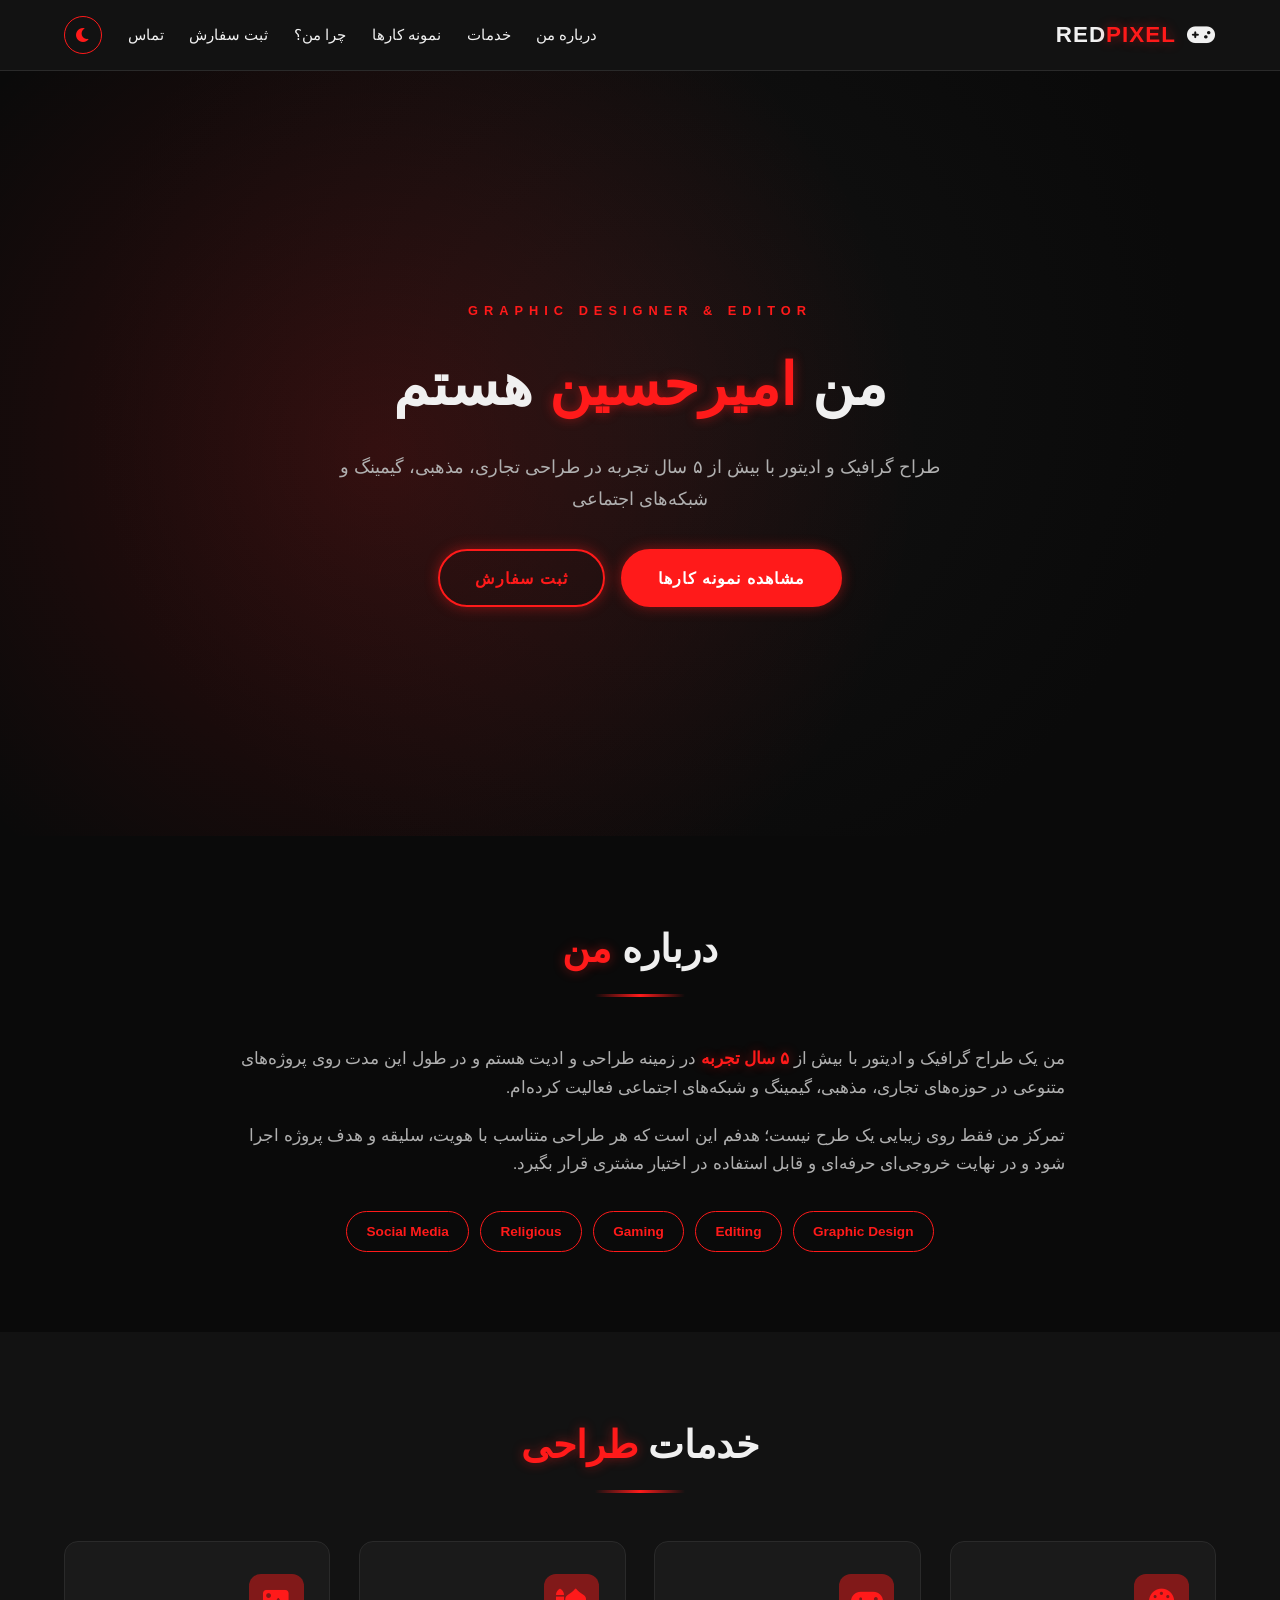
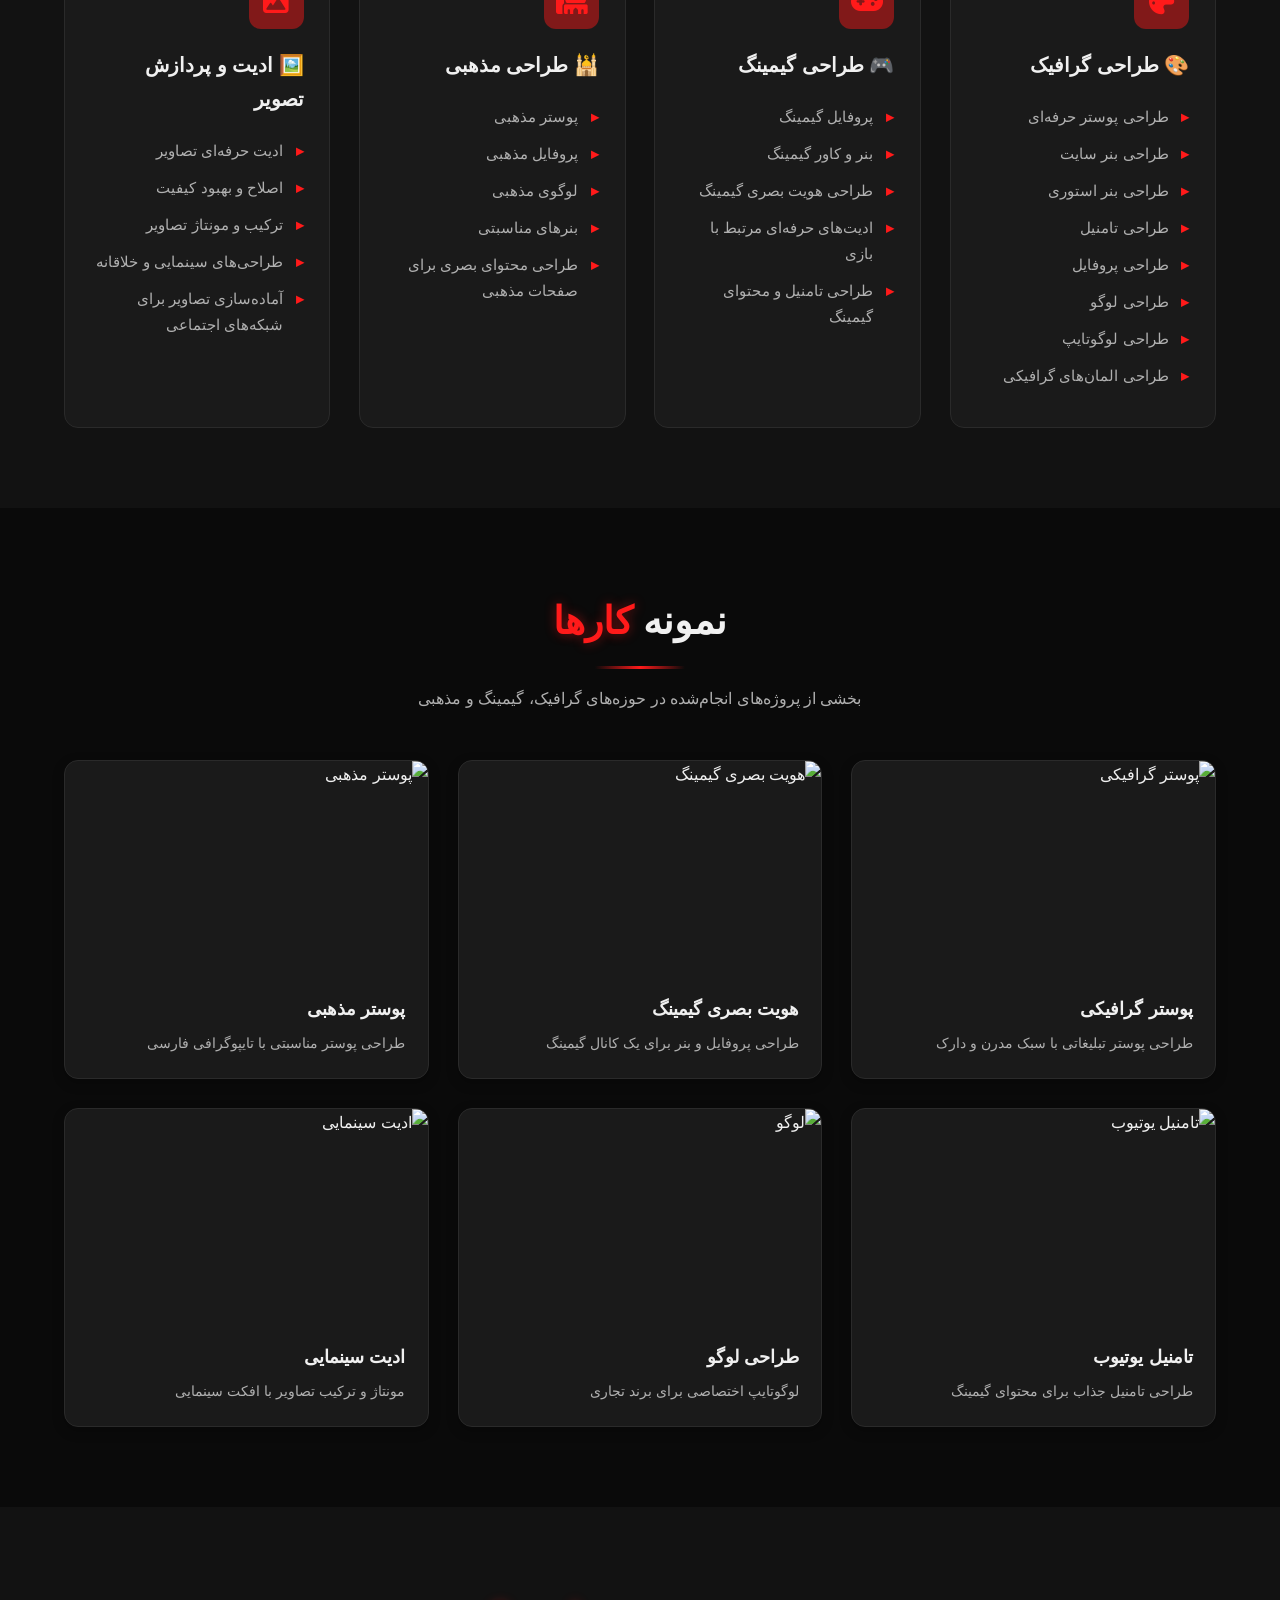
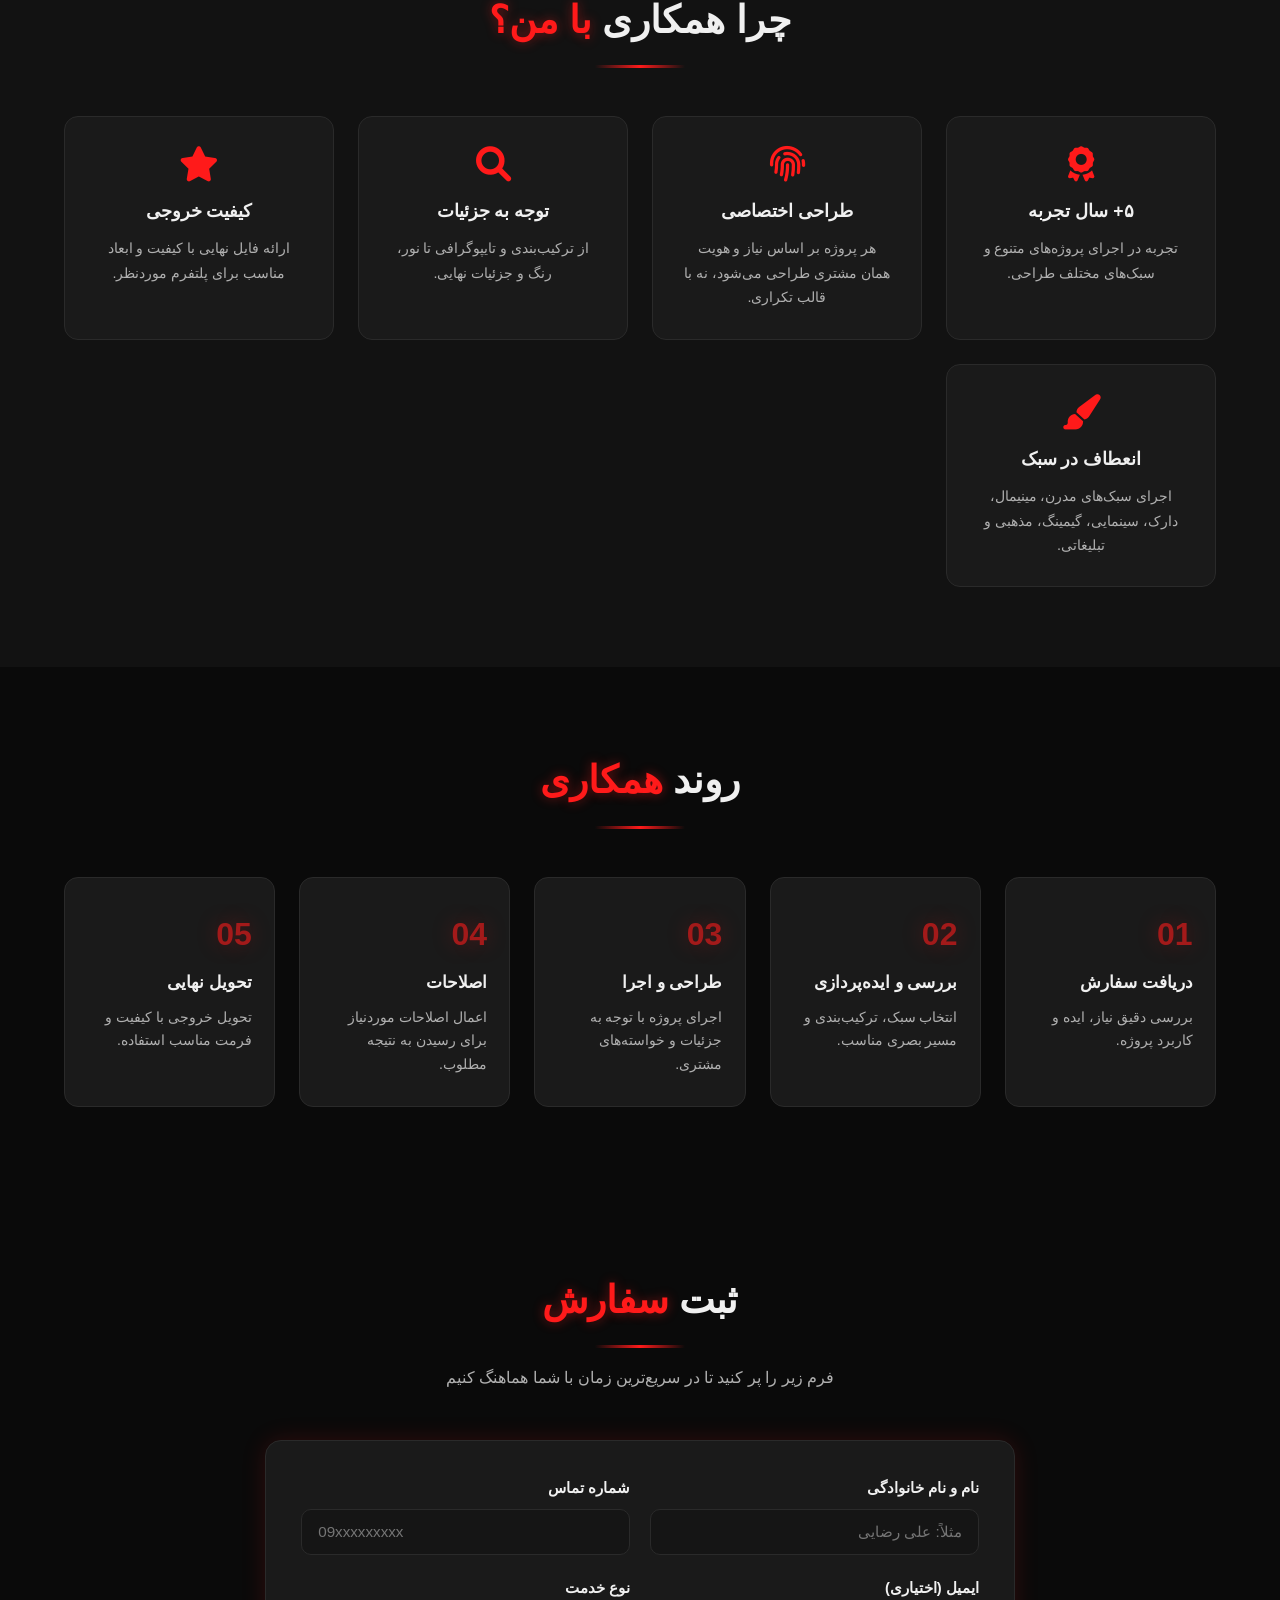
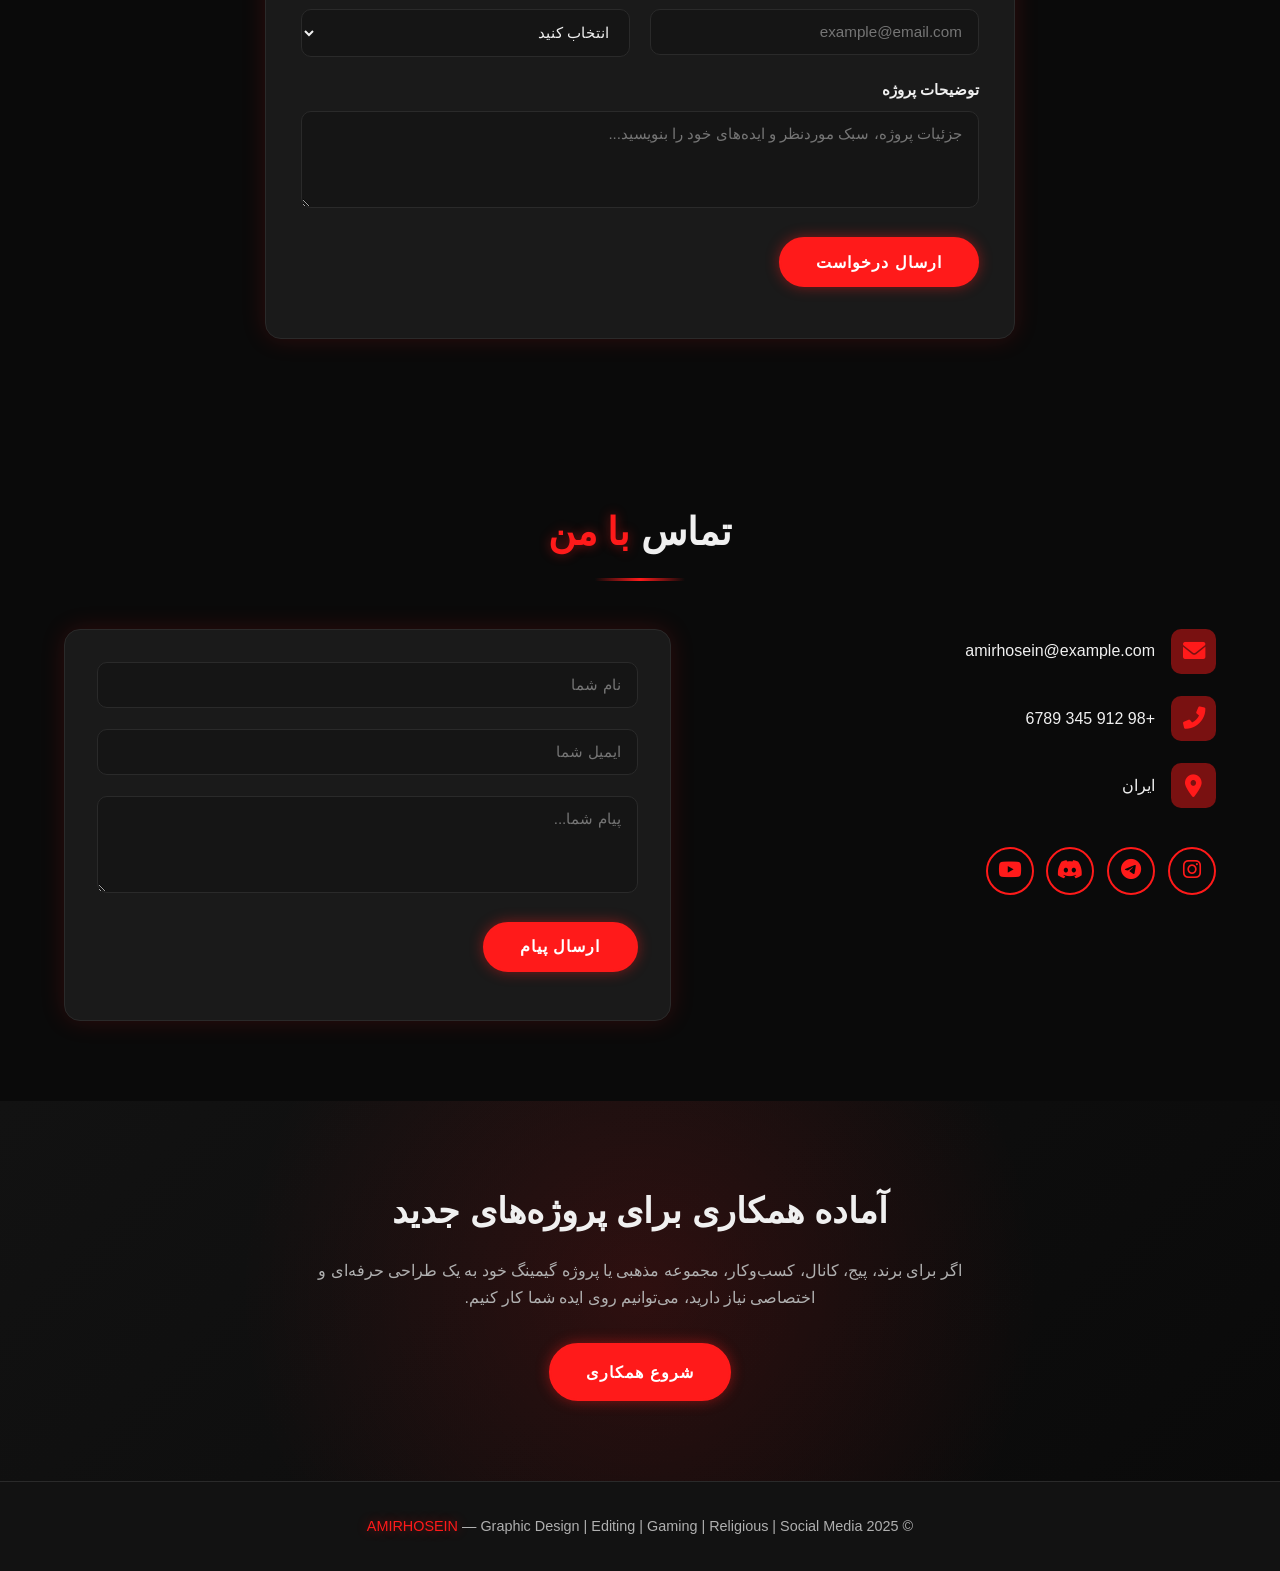
==== index.html @ cb409663 "Add files via upload" ====
<!DOCTYPE html>
<html lang="fa" dir="rtl">
<head>
  <meta charset="UTF-8">
  <meta name="viewport" content="width=device-width, initial-scale=1.0">
<title>RedPixel | امیرحسین — طراح گرافیک و ادیتور</title>  <link rel="stylesheet" href="style.css">
  <link rel="stylesheet" href="https://cdnjs.cloudflare.com/ajax/libs/font-awesome/6.0.0-beta3/css/all.min.css">
</head>
<body>

  <!-- ===== هدر ===== -->
  <header class="header">
    <div class="container nav-container">
<div class="logo">
  <i class="fas fa-gamepad"></i>
  <span>RED<span class="accent">PIXEL</span></span>
</div>      <nav class="nav" id="nav">
        <a href="#about">درباره من</a>
        <a href="#services">خدمات</a>
        <a href="#portfolio">نمونه کارها</a>
        <a href="#why">چرا من؟</a>
        <a href="#order">ثبت سفارش</a>
        <a href="#contact">تماس</a>
        <button id="theme-toggle" class="theme-toggle" aria-label="تغییر تم">
          <i class="fas fa-moon"></i>
        </button>
      </nav>
      <div class="menu-toggle" id="menu-toggle">
        <i class="fas fa-bars"></i>
      </div>
    </div>
  </header>

  <!-- ===== Hero ===== -->
  <section class="hero">
    <div class="container hero-content">
      <p class="hero-tag">GRAPHIC DESIGNER & EDITOR</p>
      <h1>من <span class="accent">امیرحسین</span> هستم</h1>
      <p class="hero-sub">طراح گرافیک و ادیتور با بیش از ۵ سال تجربه در طراحی تجاری، مذهبی، گیمینگ و شبکه‌های اجتماعی</p>
      <div class="hero-btns">
        <a href="#portfolio" class="btn">مشاهده نمونه کارها</a>
        <a href="#order" class="btn btn-outline">ثبت سفارش</a>
      </div>
    </div>
  </section>

  <!-- ===== درباره من ===== -->
  <section id="about" class="section">
    <div class="container">
      <h2 class="section-title">درباره <span class="accent">من</span></h2>
      <div class="about-content">
        <div class="about-text">
          <p>من یک طراح گرافیک و ادیتور با بیش از <strong class="accent">۵ سال تجربه</strong> در زمینه طراحی و ادیت هستم و در طول این مدت روی پروژه‌های متنوعی در حوزه‌های تجاری، مذهبی، گیمینگ و شبکه‌های اجتماعی فعالیت کرده‌ام.</p>
          <p>تمرکز من فقط روی زیبایی یک طرح نیست؛ هدفم این است که هر طراحی متناسب با هویت، سلیقه و هدف پروژه اجرا شود و در نهایت خروجی‌ای حرفه‌ای و قابل استفاده در اختیار مشتری قرار بگیرد.</p>
          <div class="about-tags">
            <span>Graphic Design</span>
            <span>Editing</span>
            <span>Gaming</span>
            <span>Religious</span>
            <span>Social Media</span>
          </div>
        </div>
      </div>
    </div>
  </section>

  <!-- ===== خدمات ===== -->
  <section id="services" class="section services-section">
    <div class="container">
      <h2 class="section-title">خدمات <span class="accent">طراحی</span></h2>
      <div class="services-grid">

        <div class="service-card">
          <div class="service-icon"><i class="fas fa-palette"></i></div>
          <h3>🎨 طراحی گرافیک</h3>
          <ul>
            <li>طراحی پوستر حرفه‌ای</li>
            <li>طراحی بنر سایت</li>
            <li>طراحی بنر استوری</li>
            <li>طراحی تامنیل</li>
            <li>طراحی پروفایل</li>
            <li>طراحی لوگو</li>
            <li>طراحی لوگوتایپ</li>
            <li>طراحی المان‌های گرافیکی</li>
          </ul>
        </div>

        <div class="service-card">
          <div class="service-icon"><i class="fas fa-gamepad"></i></div>
          <h3>🎮 طراحی گیمینگ</h3>
          <ul>
            <li>پروفایل گیمینگ</li>
            <li>بنر و کاور گیمینگ</li>
            <li>طراحی هویت بصری گیمینگ</li>
            <li>ادیت‌های حرفه‌ای مرتبط با بازی</li>
            <li>طراحی تامنیل و محتوای گیمینگ</li>
          </ul>
        </div>

        <div class="service-card">
          <div class="service-icon"><i class="fas fa-mosque"></i></div>
          <h3>🕌 طراحی مذهبی</h3>
          <ul>
            <li>پوستر مذهبی</li>
            <li>پروفایل مذهبی</li>
            <li>لوگوی مذهبی</li>
            <li>بنرهای مناسبتی</li>
            <li>طراحی محتوای بصری برای صفحات مذهبی</li>
          </ul>
        </div>

        <div class="service-card">
          <div class="service-icon"><i class="fas fa-image"></i></div>
          <h3>🖼️ ادیت و پردازش تصویر</h3>
          <ul>
            <li>ادیت حرفه‌ای تصاویر</li>
            <li>اصلاح و بهبود کیفیت</li>
            <li>ترکیب و مونتاژ تصاویر</li>
            <li>طراحی‌های سینمایی و خلاقانه</li>
            <li>آماده‌سازی تصاویر برای شبکه‌های اجتماعی</li>
          </ul>
        </div>

      </div>
    </div>
  </section>

  <!-- ===== نمونه کارها ===== -->
  <section id="portfolio" class="section">
    <div class="container">
      <h2 class="section-title">نمونه <span class="accent">کارها</span></h2>
      <p class="section-sub">بخشی از پروژه‌های انجام‌شده در حوزه‌های گرافیک، گیمینگ و مذهبی</p>
      <div class="portfolio-grid">
        <div class="portfolio-card">
          <div class="card-img">
            <img src="https://picsum.photos/400/250?random=10" alt="پوستر گرافیکی">
          </div>
          <div class="card-info">
            <h3>پوستر گرافیکی</h3>
            <p>طراحی پوستر تبلیغاتی با سبک مدرن و دارک</p>
          </div>
        </div>
        <div class="portfolio-card">
          <div class="card-img">
            <img src="https://picsum.photos/400/250?random=11" alt="هویت بصری گیمینگ">
          </div>
          <div class="card-info">
            <h3>هویت بصری گیمینگ</h3>
            <p>طراحی پروفایل و بنر برای یک کانال گیمینگ</p>
          </div>
        </div>
        <div class="portfolio-card">
          <div class="card-img">
            <img src="https://picsum.photos/400/250?random=12" alt="پوستر مذهبی">
          </div>
          <div class="card-info">
            <h3>پوستر مذهبی</h3>
            <p>طراحی پوستر مناسبتی با تایپوگرافی فارسی</p>
          </div>
        </div>
        <div class="portfolio-card">
          <div class="card-img">
            <img src="https://picsum.photos/400/250?random=13" alt="تامنیل یوتیوب">
          </div>
          <div class="card-info">
            <h3>تامنیل یوتیوب</h3>
            <p>طراحی تامنیل جذاب برای محتوای گیمینگ</p>
          </div>
        </div>
        <div class="portfolio-card">
          <div class="card-img">
            <img src="https://picsum.photos/400/250?random=14" alt="لوگو">
          </div>
          <div class="card-info">
            <h3>طراحی لوگو</h3>
            <p>لوگوتایپ اختصاصی برای برند تجاری</p>
          </div>
        </div>
        <div class="portfolio-card">
          <div class="card-img">
            <img src="https://picsum.photos/400/250?random=15" alt="ادیت سینمایی">
          </div>
          <div class="card-info">
            <h3>ادیت سینمایی</h3>
            <p>مونتاژ و ترکیب تصاویر با افکت سینمایی</p>
          </div>
        </div>
      </div>
    </div>
  </section>

  <!-- ===== چرا من ===== -->
  <section id="why" class="section why-section">
    <div class="container">
      <h2 class="section-title">چرا همکاری <span class="accent">با من؟</span></h2>
      <div class="why-grid">
        <div class="why-card">
          <i class="fas fa-award"></i>
          <h3>۵+ سال تجربه</h3>
          <p>تجربه در اجرای پروژه‌های متنوع و سبک‌های مختلف طراحی.</p>
        </div>
        <div class="why-card">
          <i class="fas fa-fingerprint"></i>
          <h3>طراحی اختصاصی</h3>
          <p>هر پروژه بر اساس نیاز و هویت همان مشتری طراحی می‌شود، نه با قالب تکراری.</p>
        </div>
        <div class="why-card">
          <i class="fas fa-search"></i>
          <h3>توجه به جزئیات</h3>
          <p>از ترکیب‌بندی و تایپوگرافی تا نور، رنگ و جزئیات نهایی.</p>
        </div>
        <div class="why-card">
          <i class="fas fa-star"></i>
          <h3>کیفیت خروجی</h3>
          <p>ارائه فایل نهایی با کیفیت و ابعاد مناسب برای پلتفرم موردنظر.</p>
        </div>
        <div class="why-card">
          <i class="fas fa-paint-brush"></i>
          <h3>انعطاف در سبک</h3>
          <p>اجرای سبک‌های مدرن، مینیمال، دارک، سینمایی، گیمینگ، مذهبی و تبلیغاتی.</p>
        </div>
      </div>
    </div>
  </section>

  <!-- ===== روند همکاری ===== -->
  <section class="section process-section">
    <div class="container">
      <h2 class="section-title">روند <span class="accent">همکاری</span></h2>
      <div class="process-grid">
        <div class="process-step">
          <span class="step-num">01</span>
          <h3>دریافت سفارش</h3>
          <p>بررسی دقیق نیاز، ایده و کاربرد پروژه.</p>
        </div>
        <div class="process-step">
          <span class="step-num">02</span>
          <h3>بررسی و ایده‌پردازی</h3>
          <p>انتخاب سبک، ترکیب‌بندی و مسیر بصری مناسب.</p>
        </div>
        <div class="process-step">
          <span class="step-num">03</span>
          <h3>طراحی و اجرا</h3>
          <p>اجرای پروژه با توجه به جزئیات و خواسته‌های مشتری.</p>
        </div>
        <div class="process-step">
          <span class="step-num">04</span>
          <h3>اصلاحات</h3>
          <p>اعمال اصلاحات موردنیاز برای رسیدن به نتیجه مطلوب.</p>
        </div>
        <div class="process-step">
          <span class="step-num">05</span>
          <h3>تحویل نهایی</h3>
          <p>تحویل خروجی با کیفیت و فرمت مناسب استفاده.</p>
        </div>
      </div>
    </div>
  </section>

  <!-- ===== ثبت سفارش ===== -->
  <section id="order" class="section order-section">
    <div class="container">
      <h2 class="section-title">ثبت <span class="accent">سفارش</span></h2>
      <p class="section-sub">فرم زیر را پر کنید تا در سریع‌ترین زمان با شما هماهنگ کنیم</p>
      <div class="order-form-container">
        <form id="order-form" class="order-form">
          <div class="form-row">
            <div class="form-group">
              <label for="name">نام و نام خانوادگی</label>
              <input type="text" id="name" placeholder="مثلاً: علی رضایی" required>
            </div>
            <div class="form-group">
              <label for="phone">شماره تماس</label>
              <input type="tel" id="phone" placeholder="09xxxxxxxxx" required>
            </div>
          </div>
          <div class="form-row">
            <div class="form-group">
              <label for="email">ایمیل (اختیاری)</label>
              <input type="email" id="email" placeholder="example@email.com">
            </div>
            <div class="form-group">
              <label for="service">نوع خدمت</label>
              <select id="service" required>
                <option value="">انتخاب کنید</option>
                <option value="graphic">طراحی گرافیک</option>
                <option value="gaming">طراحی گیمینگ</option>
                <option value="religious">طراحی مذهبی</option>
                <option value="edit">ادیت و پردازش تصویر</option>
              </select>
            </div>
          </div>
          <div class="form-group">
            <label for="description">توضیحات پروژه</label>
            <textarea id="description" rows="4" placeholder="جزئیات پروژه، سبک موردنظر و ایده‌های خود را بنویسید..." required></textarea>
          </div>
          <button type="submit" class="btn">ارسال درخواست</button>
          <p id="form-message" class="form-message"></p>
        </form>
      </div>
    </div>
  </section>

  <!-- ===== تماس با ما ===== -->
  <section id="contact" class="section contact-section">
    <div class="container">
      <h2 class="section-title">تماس <span class="accent">با من</span></h2>
      <div class="contact-content">
        <div class="contact-info">
          <div class="info-item">
            <i class="fas fa-envelope"></i>
            <span>amirhosein@example.com</span>
          </div>
          <div class="info-item">
            <i class="fas fa-phone-alt"></i>
            <span>+98 912 345 6789</span>
          </div>
          <div class="info-item">
            <i class="fas fa-map-marker-alt"></i>
            <span>ایران</span>
          </div>
          <div class="social-links">
            <a href="#" aria-label="اینستاگرام"><i class="fab fa-instagram"></i></a>
            <a href="#" aria-label="تلگرام"><i class="fab fa-telegram"></i></a>
            <a href="#" aria-label="دیسکورد"><i class="fab fa-discord"></i></a>
            <a href="#" aria-label="یوتیوب"><i class="fab fa-youtube"></i></a>
          </div>
        </div>
        <div class="contact-form-container">
          <form id="contact-form" class="contact-form">
            <div class="form-group">
              <input type="text" placeholder="نام شما" required>
            </div>
            <div class="form-group">
              <input type="email" placeholder="ایمیل شما" required>
            </div>
            <div class="form-group">
              <textarea rows="4" placeholder="پیام شما..." required></textarea>
            </div>
            <button type="submit" class="btn">ارسال پیام</button>
            <p id="contact-message" class="form-message"></p>
          </form>
        </div>
      </div>
    </div>
  </section>

  <!-- ===== CTA پایانی ===== -->
  <section class="cta-section">
    <div class="container">
      <h2>آماده همکاری برای پروژه‌های جدید</h2>
      <p>اگر برای برند، پیج، کانال، کسب‌وکار، مجموعه مذهبی یا پروژه گیمینگ خود به یک طراحی حرفه‌ای و اختصاصی نیاز دارید، می‌توانیم روی ایده شما کار کنیم.</p>
      <a href="#order" class="btn">شروع همکاری</a>
    </div>
  </section>

  <!-- ===== فوتر ===== -->
  <footer class="footer">
    <div class="container">
      <p>© 2025 <span class="accent">AMIRHOSEIN</span> — Graphic Design | Editing | Gaming | Religious | Social Media</p>
    </div>
  </footer>

  <script src="script.js"></script>
</body>
</html>
---- style.css ----
/* ===== متغیرها ===== */
:root {
  --bg-primary: #0a0a0a;
  --bg-secondary: #121212;
  --bg-card: #1a1a1a;
  --text-primary: #f0f0f0;
  --text-secondary: #b0b0b0;
  --accent: #ff1a1a;
  --accent-glow: rgba(255, 26, 26, 0.45);
  --border-color: #2a2a2a;
  --input-bg: #151515;
  --shadow: 0 0 25px rgba(255, 26, 26, 0.15);
  --transition: all 0.3s ease;
}

body.light-theme {
  --bg-primary: #f4f4f4;
  --bg-secondary: #ffffff;
  --bg-card: #ffffff;
  --text-primary: #141414;
  --text-secondary: #555;
  --accent: #d40000;
  --accent-glow: rgba(212, 0, 0, 0.25);
  --border-color: #e2e2e2;
  --input-bg: #f0f0f0;
  --shadow: 0 0 20px rgba(212, 0, 0, 0.12);
}

/* ===== پایه ===== */
* { margin: 0; padding: 0; box-sizing: border-box; }

body {
  font-family: 'Segoe UI', Tahoma, sans-serif;
  background: var(--bg-primary);
  color: var(--text-primary);
  transition: var(--transition);
  line-height: 1.7;
  overflow-x: hidden;
}

a { text-decoration: none; color: inherit; }
img { max-width: 100%; display: block; }

.container { width: 90%; max-width: 1200px; margin: 0 auto; }
.accent { color: var(--accent); text-shadow: 0 0 12px var(--accent-glow); }

/* ===== هدر ===== */
.header {
  background: var(--bg-secondary);
  border-bottom: 1px solid var(--border-color);
  position: sticky; top: 0; z-index: 1000;
  transition: var(--transition);
}
.nav-container {
  display: flex; justify-content: space-between; align-items: center;
  padding: 1rem 0;
}
.logo {
  display: flex; align-items: center; gap: 0.7rem;
  font-size: 1.4rem; font-weight: 800; letter-spacing: 1px;
}

/* آیکون لوگوی RedPixel */
.logo-icon {
  display: inline-flex;
  align-items: center;
  justify-content: center;
  width: 38px;
  height: 38px;
  background: var(--accent);
  color: #fff;
  font-weight: 900;
  font-size: 1.3rem;
  border-radius: 8px;
  box-shadow: 0 0 15px var(--accent-glow);
  font-family: 'Arial Black', Arial, sans-serif;
  transition: var(--transition);
}
.logo:hover .logo-icon {
  box-shadow: 0 0 25px var(--accent-glow);
  transform: rotate(-5deg);
}

.nav { display: flex; align-items: center; gap: 1.6rem; }
.nav a { font-weight: 500; font-size: 0.95rem; position: relative; transition: var(--transition); }
.nav a:hover { color: var(--accent); }
.nav a::after {
  content: ''; position: absolute; bottom: -6px; right: 0;
  width: 0; height: 2px; background: var(--accent);
  transition: var(--transition);
}
.nav a:hover::after { width: 100%; }

.theme-toggle {
  background: transparent; border: 1.5px solid var(--accent);
  color: var(--accent); width: 38px; height: 38px; border-radius: 50%;
  cursor: pointer; font-size: 1rem;
  display: flex; align-items: center; justify-content: center;
  transition: var(--transition);
}
.theme-toggle:hover {
  background: var(--accent); color: #fff;
  box-shadow: 0 0 18px var(--accent-glow);
}
.menu-toggle { display: none; font-size: 1.5rem; cursor: pointer; color: var(--accent); }

/* ===== Hero ===== */
.hero {
  min-height: 85vh;
  display: flex; align-items: center; justify-content: center; text-align: center;
  position: relative; overflow: hidden;
  background: radial-gradient(circle at 50% 40%, var(--bg-secondary) 0%, var(--bg-primary) 70%);
}
.hero::before {
  content: '';
  position: absolute; inset: 0;
  background: radial-gradient(circle at 30% 50%, var(--accent-glow) 0%, transparent 55%);
  opacity: 0.35; pointer-events: none;
}
.hero-content { position: relative; z-index: 2; }
.hero-tag {
  letter-spacing: 6px; font-size: 0.8rem; color: var(--accent);
  font-weight: 700; margin-bottom: 1rem;
  animation: fadeInDown 0.8s ease;
}
.hero h1 {
  font-size: 3.6rem; margin-bottom: 1rem;
  animation: fadeInDown 1s ease;
}
.hero-sub {
  font-size: 1.15rem; color: var(--text-secondary);
  max-width: 640px; margin: 0 auto 2.2rem;
  animation: fadeInUp 1s ease 0.2s both;
}
.hero-btns {
  display: flex; gap: 1rem; justify-content: center; flex-wrap: wrap;
  animation: fadeInUp 1s ease 0.4s both;
}

/* ===== دکمه‌ها ===== */
.btn {
  display: inline-block; background: var(--accent); color: #fff;
  padding: 0.85rem 2.2rem; border-radius: 50px; border: 2px solid var(--accent);
  font-weight: 700; font-size: 1rem; cursor: pointer;
  transition: var(--transition); box-shadow: 0 0 14px var(--accent-glow);
  text-transform: uppercase; letter-spacing: 1px;
}
.btn:hover { background: #ff3333; transform: translateY(-3px); box-shadow: 0 0 28px var(--accent-glow); }
.btn-outline { background: transparent; color: var(--accent); }
.btn-outline:hover { background: var(--accent); color: #fff; }

/* ===== بخش‌ها ===== */
.section { padding: 5rem 0; }
.services-section, .why-section { background: var(--bg-secondary); transition: var(--transition); }

.section-title {
  font-size: 2.4rem; text-align: center; margin-bottom: 3rem;
  position: relative; padding-bottom: 1rem;
}
.section-title::after {
  content: ''; position: absolute; bottom: 0; left: 50%;
  transform: translateX(-50%); width: 90px; height: 3px;
  background: linear-gradient(90deg, transparent, var(--accent), transparent);
}
.section-sub {
  text-align: center; color: var(--text-secondary);
  margin-top: -2rem; margin-bottom: 3rem; font-size: 1rem;
}

/* ===== درباره من ===== */
.about-content { max-width: 850px; margin: 0 auto; }
.about-text p { margin-bottom: 1.2rem; color: var(--text-secondary); font-size: 1.05rem; }
.about-text strong { color: var(--accent); }

.about-tags { display: flex; flex-wrap: wrap; gap: 0.7rem; margin-top: 2rem; justify-content: center; }
.about-tags span {
  padding: 0.5rem 1.2rem; border: 1px solid var(--accent);
  border-radius: 30px; font-size: 0.85rem; color: var(--accent);
  font-weight: 600; transition: var(--transition);
}
.about-tags span:hover { background: var(--accent); color: #fff; box-shadow: 0 0 15px var(--accent-glow); }

/* ===== خدمات ===== */
.services-grid {
  display: grid; grid-template-columns: repeat(auto-fit, minmax(260px, 1fr));
  gap: 1.8rem;
}
.service-card {
  background: var(--bg-card); border: 1px solid var(--border-color);
  border-radius: 14px; padding: 2rem 1.6rem;
  transition: var(--transition); position: relative; overflow: hidden;
}
.service-card::before {
  content: ''; position: absolute; top: 0; right: 0;
  width: 4px; height: 100%; background: var(--accent);
  transform: scaleY(0); transform-origin: bottom;
  transition: var(--transition);
}
.service-card:hover::before { transform: scaleY(1); }
.service-card:hover {
  transform: translateY(-8px); border-color: var(--accent);
  box-shadow: var(--shadow);
}
.service-icon {
  width: 55px; height: 55px; border-radius: 12px;
  background: var(--accent-glow); color: var(--accent);
  display: flex; align-items: center; justify-content: center;
  font-size: 1.6rem; margin-bottom: 1.2rem;
}
.service-card h3 { font-size: 1.25rem; margin-bottom: 1rem; }
.service-card ul { list-style: none; }
.service-card ul li {
  padding: 0.35rem 0; color: var(--text-secondary);
  font-size: 0.95rem; position: relative; padding-right: 1.3rem;
}
.service-card ul li::before {
  content: '▸'; color: var(--accent);
  position: absolute; right: 0; font-weight: bold;
}

/* ===== نمونه کارها ===== */
.portfolio-grid {
  display: grid; grid-template-columns: repeat(auto-fit, minmax(300px, 1fr));
  gap: 1.8rem;
}
.portfolio-card {
  background: var(--bg-card); border: 1px solid var(--border-color);
  border-radius: 14px; overflow: hidden;
  transition: var(--transition); box-shadow: 0 4px 12px rgba(0,0,0,0.25);
}
.portfolio-card:hover {
  transform: translateY(-10px); border-color: var(--accent);
  box-shadow: var(--shadow);
}
.card-img { overflow: hidden; }
.card-img img {
  width: 100%; height: 210px; object-fit: cover;
  transition: transform 0.5s ease;
}
.portfolio-card:hover .card-img img { transform: scale(1.08); }
.card-info { padding: 1.4rem; }
.card-info h3 { font-size: 1.15rem; margin-bottom: 0.4rem; }
.card-info p { color: var(--text-secondary); font-size: 0.9rem; }

/* ===== چرا من ===== */
.why-grid {
  display: grid; grid-template-columns: repeat(auto-fit, minmax(240px, 1fr));
  gap: 1.5rem;
}
.why-card {
  background: var(--bg-card); border: 1px solid var(--border-color);
  border-radius: 14px; padding: 1.8rem;
  text-align: center; transition: var(--transition);
}
.why-card:hover {
  border-color: var(--accent); transform: translateY(-6px);
  box-shadow: var(--shadow);
}
.why-card i {
  font-size: 2.2rem; color: var(--accent); margin-bottom: 1rem;
  display: block;
}
.why-card h3 { font-size: 1.1rem; margin-bottom: 0.6rem; }
.why-card p { color: var(--text-secondary); font-size: 0.9rem; }

/* ===== روند همکاری ===== */
.process-grid {
  display: grid; grid-template-columns: repeat(auto-fit, minmax(200px, 1fr));
  gap: 1.5rem;
}
.process-step {
  background: var(--bg-card); border: 1px solid var(--border-color);
  border-radius: 14px; padding: 1.8rem 1.4rem;
  position: relative; transition: var(--transition);
}
.process-step:hover {
  border-color: var(--accent); transform: translateY(-6px);
  box-shadow: var(--shadow);
}
.step-num {
  display: block; font-size: 2rem; font-weight: 900;
  color: var(--accent); opacity: 0.6; margin-bottom: 0.5rem;
  text-shadow: 0 0 20px var(--accent-glow);
}
.process-step h3 { font-size: 1.05rem; margin-bottom: 0.5rem; }
.process-step p { color: var(--text-secondary); font-size: 0.88rem; }

/* ===== فرم‌ها ===== */
.order-form-container {
  max-width: 750px; margin: 0 auto;
  background: var(--bg-card); border: 1px solid var(--border-color);
  border-radius: 16px; padding: 2.2rem; box-shadow: var(--shadow);
}
.form-row { display: grid; grid-template-columns: 1fr 1fr; gap: 1.2rem; }

.form-group { margin-bottom: 1.3rem; }
.form-group label {
  display: block; margin-bottom: 0.5rem;
  font-weight: 600; font-size: 0.92rem;
}
.form-group input,
.form-group select,
.form-group textarea {
  width: 100%; padding: 0.85rem 1rem;
  background: var(--input-bg); border: 1px solid var(--border-color);
  border-radius: 10px; color: var(--text-primary);
  font-family: inherit; font-size: 0.95rem;
  transition: var(--transition);
}
.form-group input:focus,
.form-group select:focus,
.form-group textarea:focus {
  outline: none; border-color: var(--accent);
  box-shadow: 0 0 12px var(--accent-glow);
}
.form-message {
  margin-top: 1rem; text-align: center;
  color: var(--accent); font-weight: 700;
}

/* ===== تماس ===== */
.contact-content {
  display: grid; grid-template-columns: 1fr 1.2fr; gap: 2.5rem;
  align-items: start;
}
.contact-info { display: flex; flex-direction: column; gap: 1.4rem; }
.info-item { display: flex; align-items: center; gap: 1rem; font-size: 1rem; }
.info-item i {
  color: var(--accent); font-size: 1.4rem;
  width: 45px; height: 45px; display: flex;
  align-items: center; justify-content: center;
  background: var(--accent-glow); border-radius: 10px;
}
.social-links { display: flex; gap: 0.8rem; margin-top: 1rem; }
.social-links a {
  width: 48px; height: 48px; border-radius: 50%;
  border: 2px solid var(--accent); color: var(--accent);
  display: flex; align-items: center; justify-content: center;
  font-size: 1.3rem; transition: var(--transition);
}
.social-links a:hover {
  background: var(--accent); color: #fff;
  box-shadow: 0 0 20px var(--accent-glow); transform: translateY(-5px);
}
.contact-form-container {
  background: var(--bg-card); border: 1px solid var(--border-color);
  border-radius: 16px; padding: 2rem; box-shadow: var(--shadow);
}

/* ===== CTA ===== */
.cta-section {
  padding: 5rem 0; text-align: center;
  background: linear-gradient(135deg, var(--bg-secondary) 0%, var(--bg-primary) 100%);
  position: relative; overflow: hidden;
}
.cta-section::before {
  content: ''; position: absolute; inset: 0;
  background: radial-gradient(circle at 50% 50%, var(--accent-glow) 0%, transparent 60%);
  opacity: 0.3; pointer-events: none;
}
.cta-section .container { position: relative; z-index: 1; }
.cta-section h2 { font-size: 2.2rem; margin-bottom: 1rem; }
.cta-section p {
  color: var(--text-secondary); max-width: 700px;
  margin: 0 auto 2rem;
}

/* ===== فوتر ===== */
.footer {
  background: var(--bg-secondary);
  border-top: 1px solid var(--border-color);
  padding: 2rem 0; text-align: center;
  color: var(--text-secondary); font-size: 0.9rem;
  transition: var(--transition);
}

/* ===== انیمیشن‌ها ===== */
@keyframes fadeInDown {
  from { opacity: 0; transform: translateY(-30px); }
  to { opacity: 1; transform: translateY(0); }
}
@keyframes fadeInUp {
  from { opacity: 0; transform: translateY(30px); }
  to { opacity: 1; transform: translateY(0); }
}

/* ===== ریسپانسیو ===== */
@media (max-width: 992px) {
  .contact-content { grid-template-columns: 1fr; }
}

@media (max-width: 768px) {
  .nav {
    position: fixed; top: 68px; right: -100%;
    flex-direction: column; background: var(--bg-secondary);
    width: 75%; height: calc(100vh - 68px);
    padding: 2rem; border-left: 1px solid var(--border-color);
    transition: var(--transition); gap: 1.4rem;
    align-items: flex-start;
  }
  .nav.active { right: 0; }
  .menu-toggle { display: block; }
  .hero h1 { font-size: 2.4rem; }
  .section-title { font-size: 1.9rem; }
  .form-row { grid-template-columns: 1fr; }
}

@media (max-width: 480px) {
  .hero h1 { font-size: 2rem; }
  .portfolio-grid,
  .services-grid,
  .why-grid,
  .process-grid { grid-template-columns: 1fr; }
  .order-form-container { padding: 1.5rem; }
}
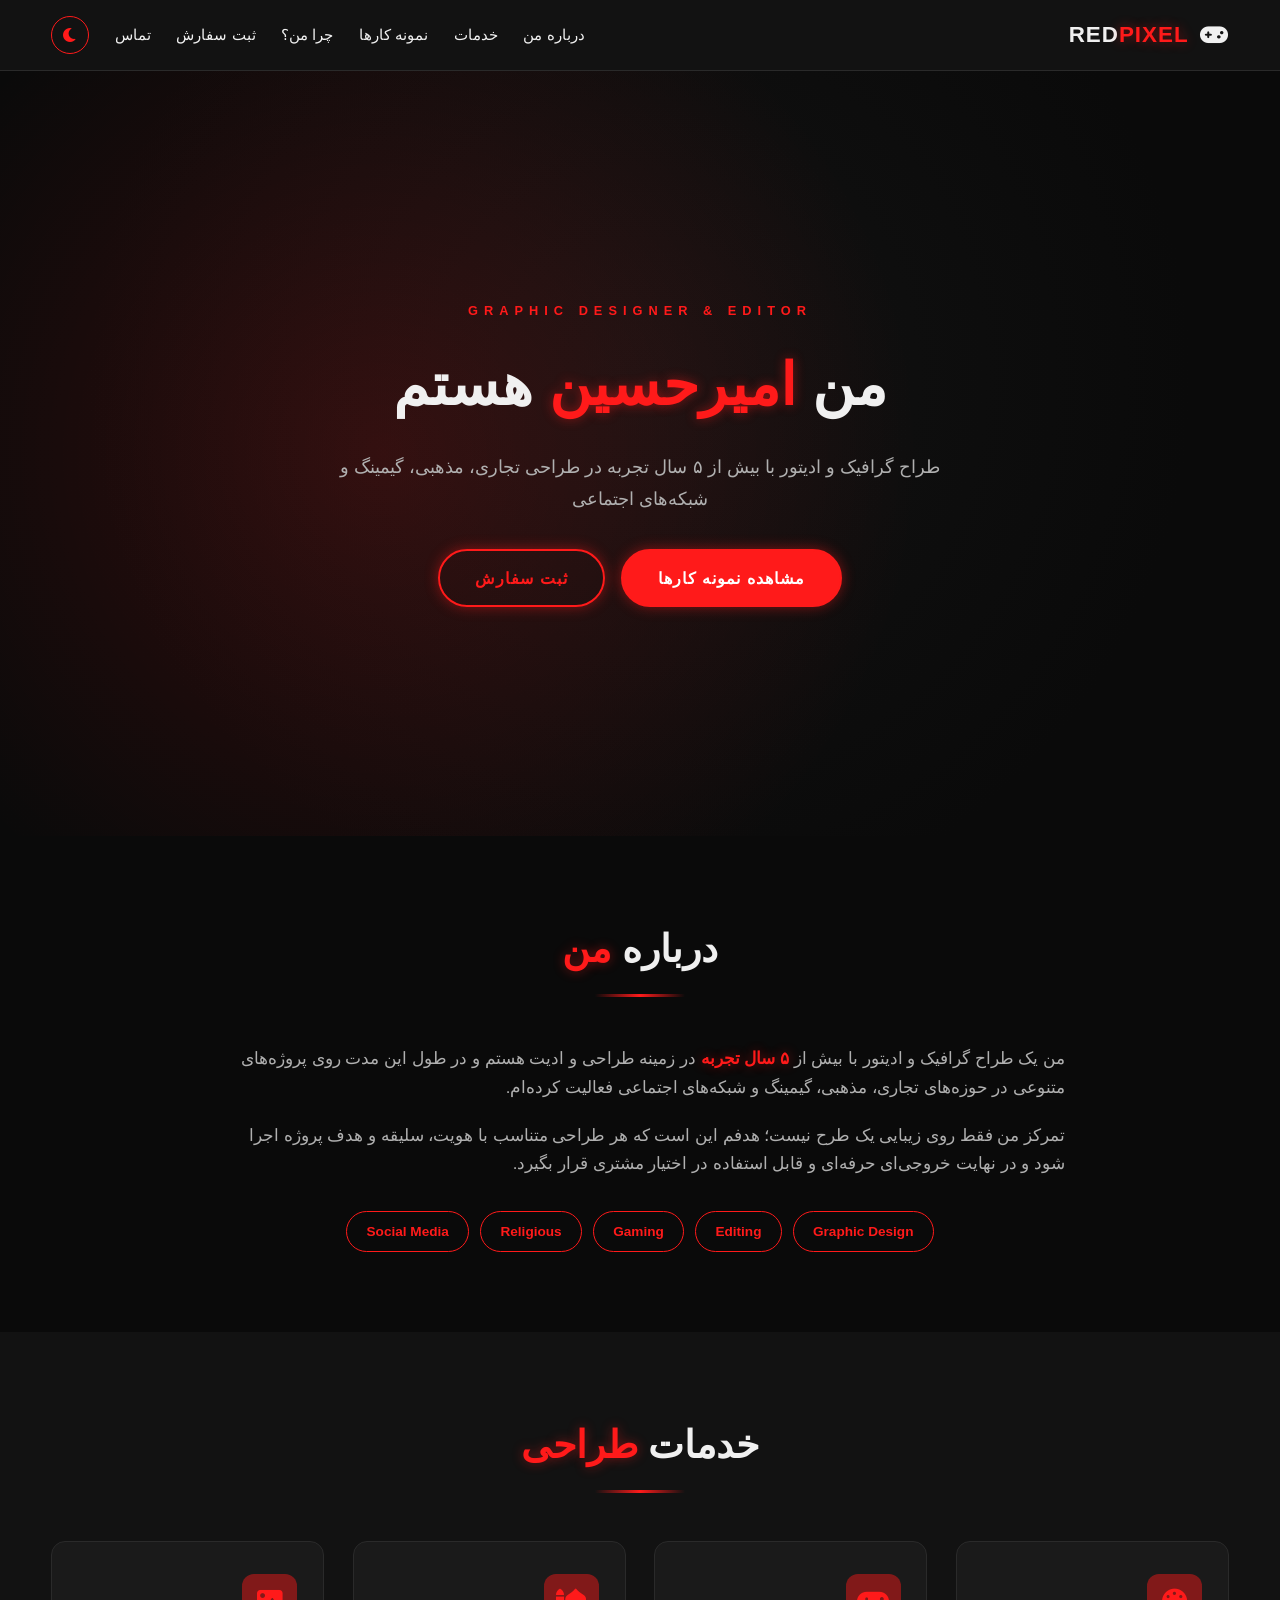
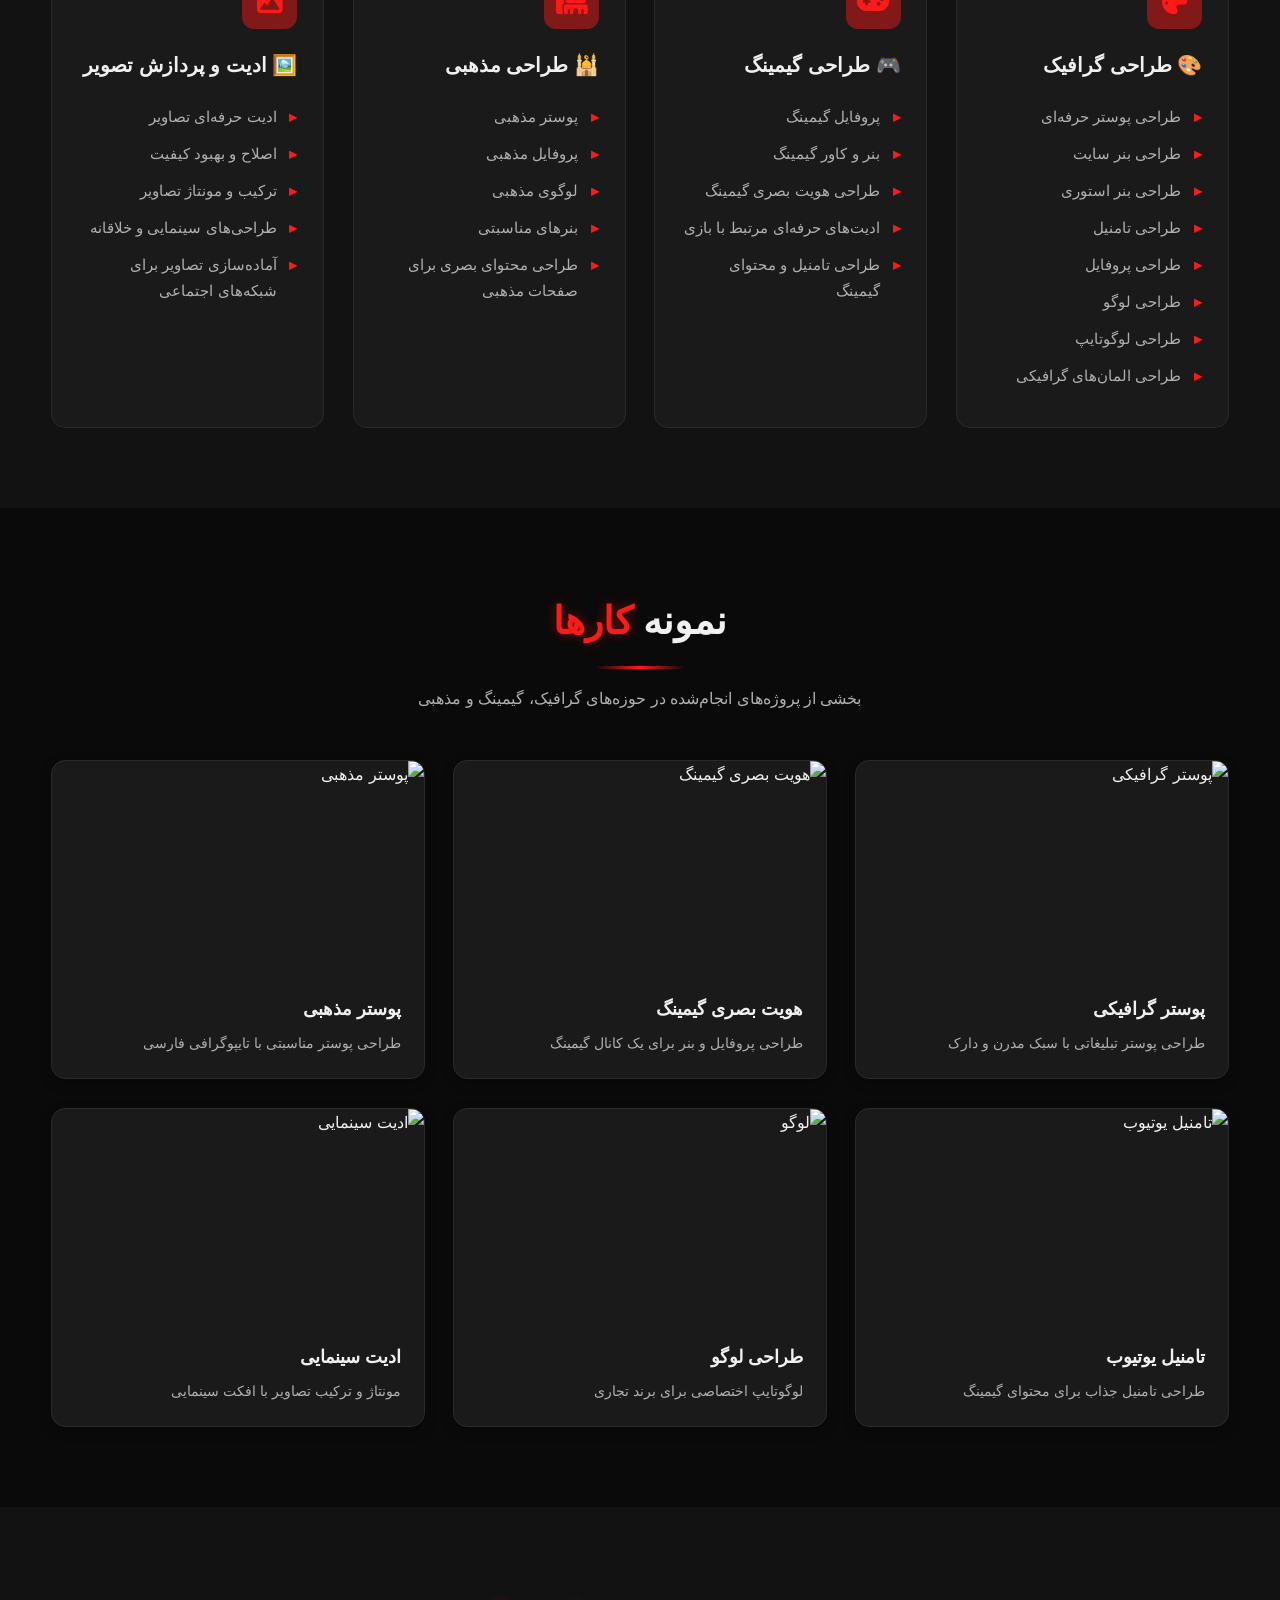
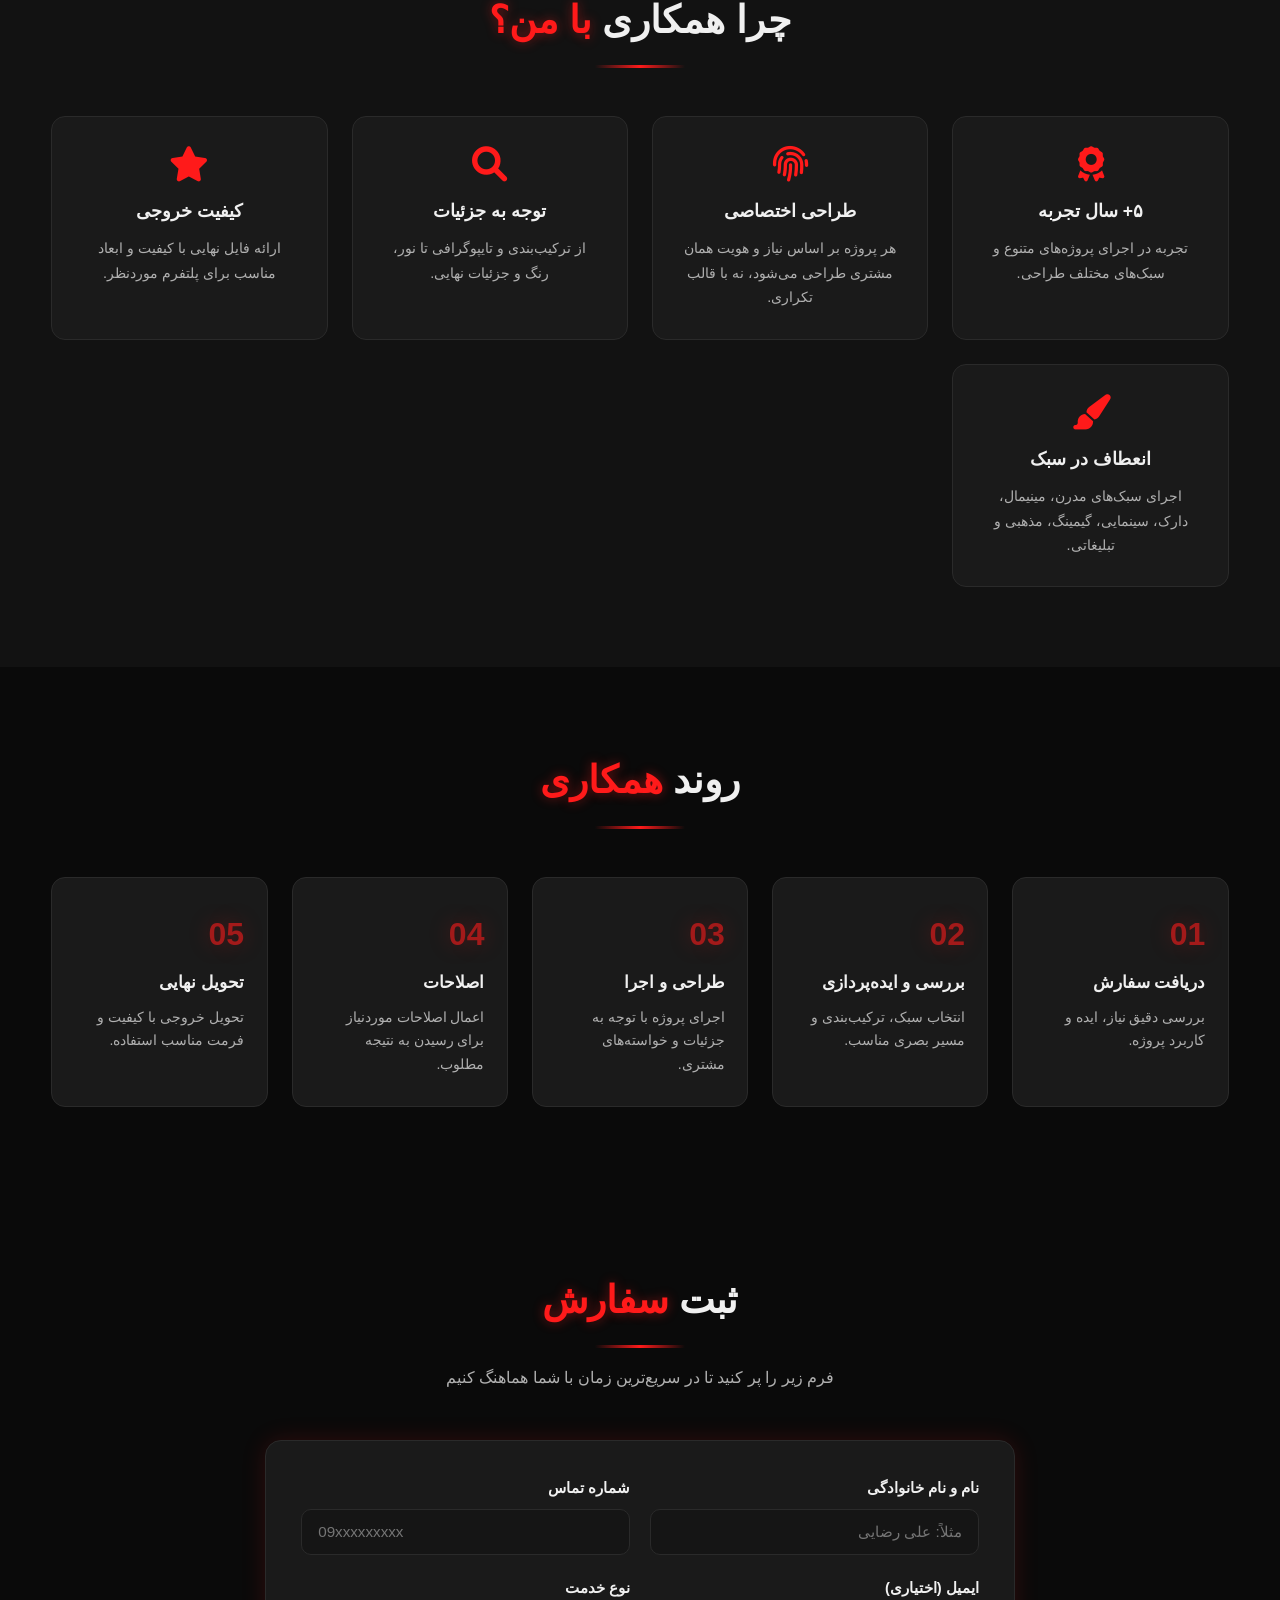
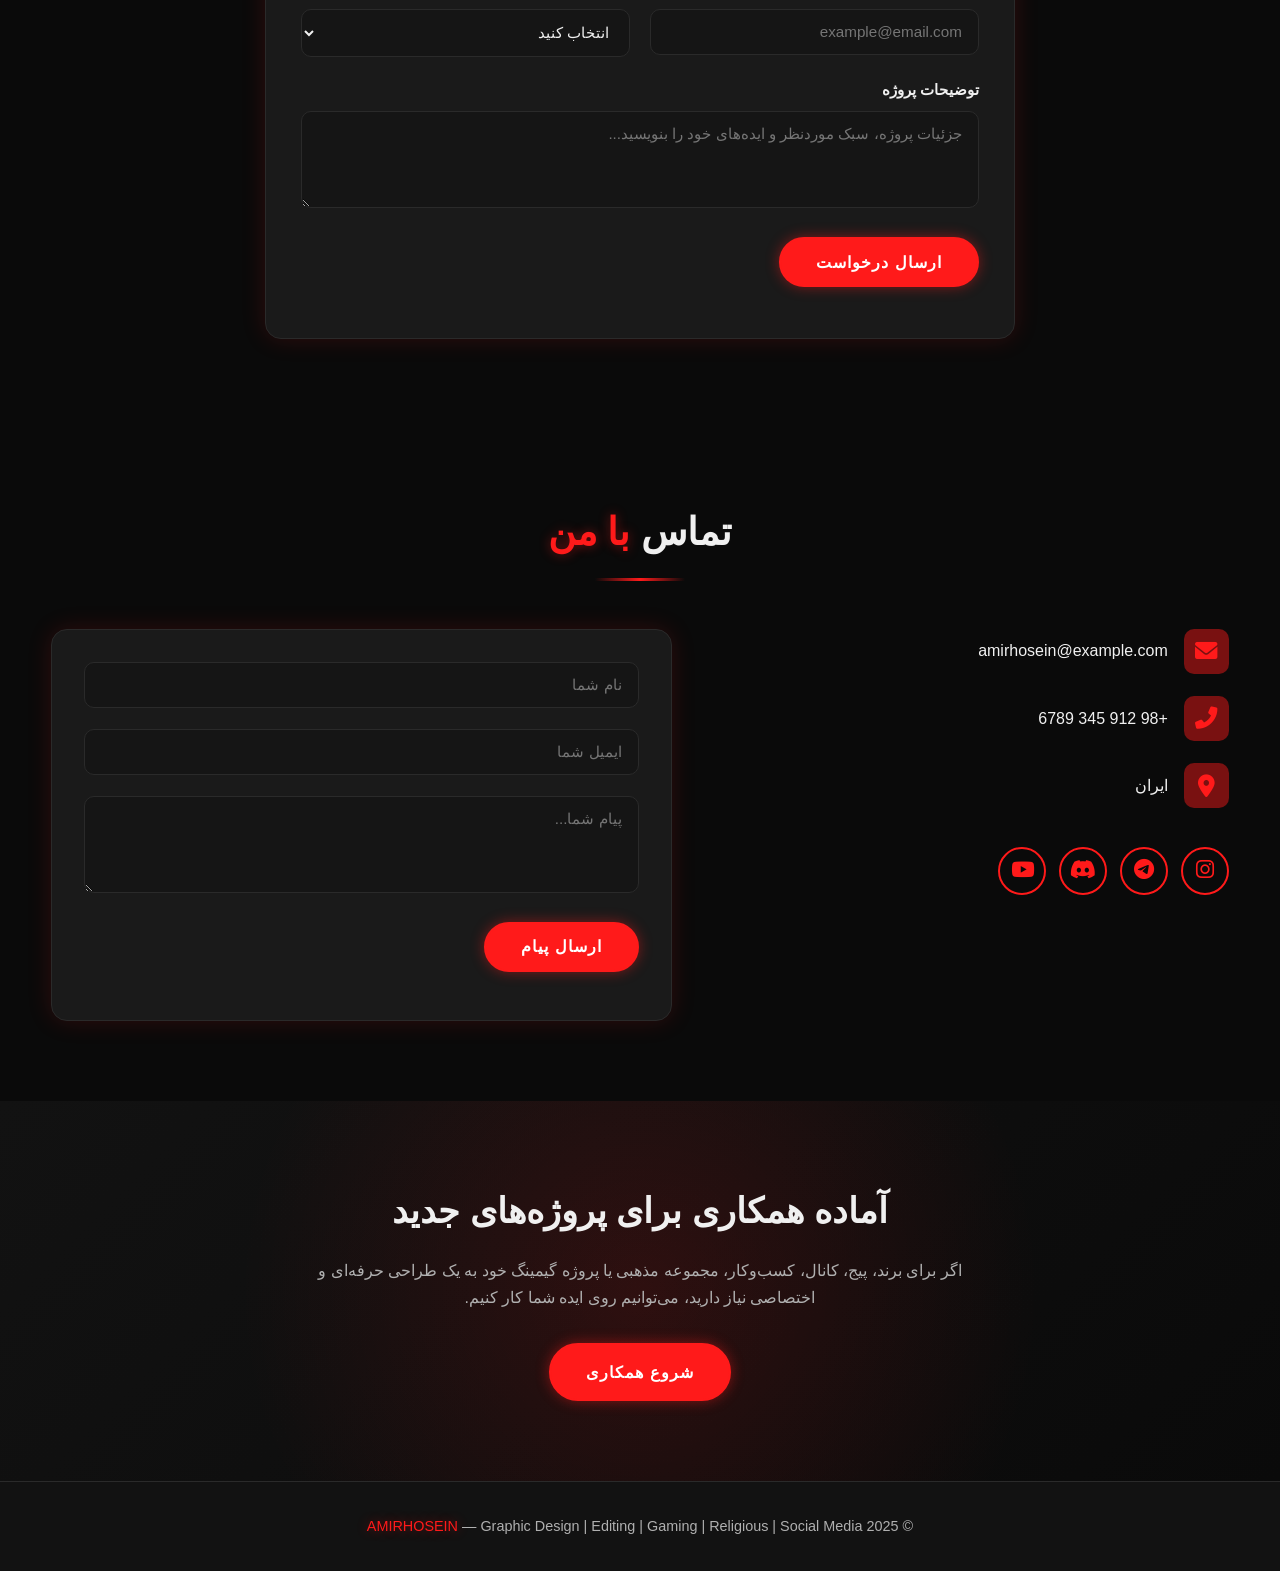
==== commit 06c5c3ff: "Add files via upload" ====
--- a/index.html
+++ b/index.html
@@ -1,366 +1,368 @@
-<!DOCTYPE html>
-<html lang="fa" dir="rtl">
-<head>
-  <meta charset="UTF-8">
-  <meta name="viewport" content="width=device-width, initial-scale=1.0">
-<title>RedPixel | امیرحسین — طراح گرافیک و ادیتور</title>  <link rel="stylesheet" href="style.css">
-  <link rel="stylesheet" href="https://cdnjs.cloudflare.com/ajax/libs/font-awesome/6.0.0-beta3/css/all.min.css">
-</head>
-<body>
-
-  <!-- ===== هدر ===== -->
-  <header class="header">
-    <div class="container nav-container">
-<div class="logo">
-  <i class="fas fa-gamepad"></i>
-  <span>RED<span class="accent">PIXEL</span></span>
-</div>      <nav class="nav" id="nav">
-        <a href="#about">درباره من</a>
-        <a href="#services">خدمات</a>
-        <a href="#portfolio">نمونه کارها</a>
-        <a href="#why">چرا من؟</a>
-        <a href="#order">ثبت سفارش</a>
-        <a href="#contact">تماس</a>
-        <button id="theme-toggle" class="theme-toggle" aria-label="تغییر تم">
-          <i class="fas fa-moon"></i>
-        </button>
-      </nav>
-      <div class="menu-toggle" id="menu-toggle">
-        <i class="fas fa-bars"></i>
-      </div>
-    </div>
-  </header>
-
-  <!-- ===== Hero ===== -->
-  <section class="hero">
-    <div class="container hero-content">
-      <p class="hero-tag">GRAPHIC DESIGNER & EDITOR</p>
-      <h1>من <span class="accent">امیرحسین</span> هستم</h1>
-      <p class="hero-sub">طراح گرافیک و ادیتور با بیش از ۵ سال تجربه در طراحی تجاری، مذهبی، گیمینگ و شبکه‌های اجتماعی</p>
-      <div class="hero-btns">
-        <a href="#portfolio" class="btn">مشاهده نمونه کارها</a>
-        <a href="#order" class="btn btn-outline">ثبت سفارش</a>
-      </div>
-    </div>
-  </section>
-
-  <!-- ===== درباره من ===== -->
-  <section id="about" class="section">
-    <div class="container">
-      <h2 class="section-title">درباره <span class="accent">من</span></h2>
-      <div class="about-content">
-        <div class="about-text">
-          <p>من یک طراح گرافیک و ادیتور با بیش از <strong class="accent">۵ سال تجربه</strong> در زمینه طراحی و ادیت هستم و در طول این مدت روی پروژه‌های متنوعی در حوزه‌های تجاری، مذهبی، گیمینگ و شبکه‌های اجتماعی فعالیت کرده‌ام.</p>
-          <p>تمرکز من فقط روی زیبایی یک طرح نیست؛ هدفم این است که هر طراحی متناسب با هویت، سلیقه و هدف پروژه اجرا شود و در نهایت خروجی‌ای حرفه‌ای و قابل استفاده در اختیار مشتری قرار بگیرد.</p>
-          <div class="about-tags">
-            <span>Graphic Design</span>
-            <span>Editing</span>
-            <span>Gaming</span>
-            <span>Religious</span>
-            <span>Social Media</span>
-          </div>
-        </div>
-      </div>
-    </div>
-  </section>
-
-  <!-- ===== خدمات ===== -->
-  <section id="services" class="section services-section">
-    <div class="container">
-      <h2 class="section-title">خدمات <span class="accent">طراحی</span></h2>
-      <div class="services-grid">
-
-        <div class="service-card">
-          <div class="service-icon"><i class="fas fa-palette"></i></div>
-          <h3>🎨 طراحی گرافیک</h3>
-          <ul>
-            <li>طراحی پوستر حرفه‌ای</li>
-            <li>طراحی بنر سایت</li>
-            <li>طراحی بنر استوری</li>
-            <li>طراحی تامنیل</li>
-            <li>طراحی پروفایل</li>
-            <li>طراحی لوگو</li>
-            <li>طراحی لوگوتایپ</li>
-            <li>طراحی المان‌های گرافیکی</li>
-          </ul>
-        </div>
-
-        <div class="service-card">
-          <div class="service-icon"><i class="fas fa-gamepad"></i></div>
-          <h3>🎮 طراحی گیمینگ</h3>
-          <ul>
-            <li>پروفایل گیمینگ</li>
-            <li>بنر و کاور گیمینگ</li>
-            <li>طراحی هویت بصری گیمینگ</li>
-            <li>ادیت‌های حرفه‌ای مرتبط با بازی</li>
-            <li>طراحی تامنیل و محتوای گیمینگ</li>
-          </ul>
-        </div>
-
-        <div class="service-card">
-          <div class="service-icon"><i class="fas fa-mosque"></i></div>
-          <h3>🕌 طراحی مذهبی</h3>
-          <ul>
-            <li>پوستر مذهبی</li>
-            <li>پروفایل مذهبی</li>
-            <li>لوگوی مذهبی</li>
-            <li>بنرهای مناسبتی</li>
-            <li>طراحی محتوای بصری برای صفحات مذهبی</li>
-          </ul>
-        </div>
-
-        <div class="service-card">
-          <div class="service-icon"><i class="fas fa-image"></i></div>
-          <h3>🖼️ ادیت و پردازش تصویر</h3>
-          <ul>
-            <li>ادیت حرفه‌ای تصاویر</li>
-            <li>اصلاح و بهبود کیفیت</li>
-            <li>ترکیب و مونتاژ تصاویر</li>
-            <li>طراحی‌های سینمایی و خلاقانه</li>
-            <li>آماده‌سازی تصاویر برای شبکه‌های اجتماعی</li>
-          </ul>
-        </div>
-
-      </div>
-    </div>
-  </section>
-
-  <!-- ===== نمونه کارها ===== -->
-  <section id="portfolio" class="section">
-    <div class="container">
-      <h2 class="section-title">نمونه <span class="accent">کارها</span></h2>
-      <p class="section-sub">بخشی از پروژه‌های انجام‌شده در حوزه‌های گرافیک، گیمینگ و مذهبی</p>
-      <div class="portfolio-grid">
-        <div class="portfolio-card">
-          <div class="card-img">
-            <img src="https://picsum.photos/400/250?random=10" alt="پوستر گرافیکی">
-          </div>
-          <div class="card-info">
-            <h3>پوستر گرافیکی</h3>
-            <p>طراحی پوستر تبلیغاتی با سبک مدرن و دارک</p>
-          </div>
-        </div>
-        <div class="portfolio-card">
-          <div class="card-img">
-            <img src="https://picsum.photos/400/250?random=11" alt="هویت بصری گیمینگ">
-          </div>
-          <div class="card-info">
-            <h3>هویت بصری گیمینگ</h3>
-            <p>طراحی پروفایل و بنر برای یک کانال گیمینگ</p>
-          </div>
-        </div>
-        <div class="portfolio-card">
-          <div class="card-img">
-            <img src="https://picsum.photos/400/250?random=12" alt="پوستر مذهبی">
-          </div>
-          <div class="card-info">
-            <h3>پوستر مذهبی</h3>
-            <p>طراحی پوستر مناسبتی با تایپوگرافی فارسی</p>
-          </div>
-        </div>
-        <div class="portfolio-card">
-          <div class="card-img">
-            <img src="https://picsum.photos/400/250?random=13" alt="تامنیل یوتیوب">
-          </div>
-          <div class="card-info">
-            <h3>تامنیل یوتیوب</h3>
-            <p>طراحی تامنیل جذاب برای محتوای گیمینگ</p>
-          </div>
-        </div>
-        <div class="portfolio-card">
-          <div class="card-img">
-            <img src="https://picsum.photos/400/250?random=14" alt="لوگو">
-          </div>
-          <div class="card-info">
-            <h3>طراحی لوگو</h3>
-            <p>لوگوتایپ اختصاصی برای برند تجاری</p>
-          </div>
-        </div>
-        <div class="portfolio-card">
-          <div class="card-img">
-            <img src="https://picsum.photos/400/250?random=15" alt="ادیت سینمایی">
-          </div>
-          <div class="card-info">
-            <h3>ادیت سینمایی</h3>
-            <p>مونتاژ و ترکیب تصاویر با افکت سینمایی</p>
-          </div>
-        </div>
-      </div>
-    </div>
-  </section>
-
-  <!-- ===== چرا من ===== -->
-  <section id="why" class="section why-section">
-    <div class="container">
-      <h2 class="section-title">چرا همکاری <span class="accent">با من؟</span></h2>
-      <div class="why-grid">
-        <div class="why-card">
-          <i class="fas fa-award"></i>
-          <h3>۵+ سال تجربه</h3>
-          <p>تجربه در اجرای پروژه‌های متنوع و سبک‌های مختلف طراحی.</p>
-        </div>
-        <div class="why-card">
-          <i class="fas fa-fingerprint"></i>
-          <h3>طراحی اختصاصی</h3>
-          <p>هر پروژه بر اساس نیاز و هویت همان مشتری طراحی می‌شود، نه با قالب تکراری.</p>
-        </div>
-        <div class="why-card">
-          <i class="fas fa-search"></i>
-          <h3>توجه به جزئیات</h3>
-          <p>از ترکیب‌بندی و تایپوگرافی تا نور، رنگ و جزئیات نهایی.</p>
-        </div>
-        <div class="why-card">
-          <i class="fas fa-star"></i>
-          <h3>کیفیت خروجی</h3>
-          <p>ارائه فایل نهایی با کیفیت و ابعاد مناسب برای پلتفرم موردنظر.</p>
-        </div>
-        <div class="why-card">
-          <i class="fas fa-paint-brush"></i>
-          <h3>انعطاف در سبک</h3>
-          <p>اجرای سبک‌های مدرن، مینیمال، دارک، سینمایی، گیمینگ، مذهبی و تبلیغاتی.</p>
-        </div>
-      </div>
-    </div>
-  </section>
-
-  <!-- ===== روند همکاری ===== -->
-  <section class="section process-section">
-    <div class="container">
-      <h2 class="section-title">روند <span class="accent">همکاری</span></h2>
-      <div class="process-grid">
-        <div class="process-step">
-          <span class="step-num">01</span>
-          <h3>دریافت سفارش</h3>
-          <p>بررسی دقیق نیاز، ایده و کاربرد پروژه.</p>
-        </div>
-        <div class="process-step">
-          <span class="step-num">02</span>
-          <h3>بررسی و ایده‌پردازی</h3>
-          <p>انتخاب سبک، ترکیب‌بندی و مسیر بصری مناسب.</p>
-        </div>
-        <div class="process-step">
-          <span class="step-num">03</span>
-          <h3>طراحی و اجرا</h3>
-          <p>اجرای پروژه با توجه به جزئیات و خواسته‌های مشتری.</p>
-        </div>
-        <div class="process-step">
-          <span class="step-num">04</span>
-          <h3>اصلاحات</h3>
-          <p>اعمال اصلاحات موردنیاز برای رسیدن به نتیجه مطلوب.</p>
-        </div>
-        <div class="process-step">
-          <span class="step-num">05</span>
-          <h3>تحویل نهایی</h3>
-          <p>تحویل خروجی با کیفیت و فرمت مناسب استفاده.</p>
-        </div>
-      </div>
-    </div>
-  </section>
-
-  <!-- ===== ثبت سفارش ===== -->
-  <section id="order" class="section order-section">
-    <div class="container">
-      <h2 class="section-title">ثبت <span class="accent">سفارش</span></h2>
-      <p class="section-sub">فرم زیر را پر کنید تا در سریع‌ترین زمان با شما هماهنگ کنیم</p>
-      <div class="order-form-container">
-        <form id="order-form" class="order-form">
-          <div class="form-row">
-            <div class="form-group">
-              <label for="name">نام و نام خانوادگی</label>
-              <input type="text" id="name" placeholder="مثلاً: علی رضایی" required>
-            </div>
-            <div class="form-group">
-              <label for="phone">شماره تماس</label>
-              <input type="tel" id="phone" placeholder="09xxxxxxxxx" required>
-            </div>
-          </div>
-          <div class="form-row">
-            <div class="form-group">
-              <label for="email">ایمیل (اختیاری)</label>
-              <input type="email" id="email" placeholder="example@email.com">
-            </div>
-            <div class="form-group">
-              <label for="service">نوع خدمت</label>
-              <select id="service" required>
-                <option value="">انتخاب کنید</option>
-                <option value="graphic">طراحی گرافیک</option>
-                <option value="gaming">طراحی گیمینگ</option>
-                <option value="religious">طراحی مذهبی</option>
-                <option value="edit">ادیت و پردازش تصویر</option>
-              </select>
-            </div>
-          </div>
-          <div class="form-group">
-            <label for="description">توضیحات پروژه</label>
-            <textarea id="description" rows="4" placeholder="جزئیات پروژه، سبک موردنظر و ایده‌های خود را بنویسید..." required></textarea>
-          </div>
-          <button type="submit" class="btn">ارسال درخواست</button>
-          <p id="form-message" class="form-message"></p>
-        </form>
-      </div>
-    </div>
-  </section>
-
-  <!-- ===== تماس با ما ===== -->
-  <section id="contact" class="section contact-section">
-    <div class="container">
-      <h2 class="section-title">تماس <span class="accent">با من</span></h2>
-      <div class="contact-content">
-        <div class="contact-info">
-          <div class="info-item">
-            <i class="fas fa-envelope"></i>
-            <span>amirhosein@example.com</span>
-          </div>
-          <div class="info-item">
-            <i class="fas fa-phone-alt"></i>
-            <span>+98 912 345 6789</span>
-          </div>
-          <div class="info-item">
-            <i class="fas fa-map-marker-alt"></i>
-            <span>ایران</span>
-          </div>
-          <div class="social-links">
-            <a href="#" aria-label="اینستاگرام"><i class="fab fa-instagram"></i></a>
-            <a href="#" aria-label="تلگرام"><i class="fab fa-telegram"></i></a>
-            <a href="#" aria-label="دیسکورد"><i class="fab fa-discord"></i></a>
-            <a href="#" aria-label="یوتیوب"><i class="fab fa-youtube"></i></a>
-          </div>
-        </div>
-        <div class="contact-form-container">
-          <form id="contact-form" class="contact-form">
-            <div class="form-group">
-              <input type="text" placeholder="نام شما" required>
-            </div>
-            <div class="form-group">
-              <input type="email" placeholder="ایمیل شما" required>
-            </div>
-            <div class="form-group">
-              <textarea rows="4" placeholder="پیام شما..." required></textarea>
-            </div>
-            <button type="submit" class="btn">ارسال پیام</button>
-            <p id="contact-message" class="form-message"></p>
-          </form>
-        </div>
-      </div>
-    </div>
-  </section>
-
-  <!-- ===== CTA پایانی ===== -->
-  <section class="cta-section">
-    <div class="container">
-      <h2>آماده همکاری برای پروژه‌های جدید</h2>
-      <p>اگر برای برند، پیج، کانال، کسب‌وکار، مجموعه مذهبی یا پروژه گیمینگ خود به یک طراحی حرفه‌ای و اختصاصی نیاز دارید، می‌توانیم روی ایده شما کار کنیم.</p>
-      <a href="#order" class="btn">شروع همکاری</a>
-    </div>
-  </section>
-
-  <!-- ===== فوتر ===== -->
-  <footer class="footer">
-    <div class="container">
-      <p>© 2025 <span class="accent">AMIRHOSEIN</span> — Graphic Design | Editing | Gaming | Religious | Social Media</p>
-    </div>
-  </footer>
-
-  <script src="script.js"></script>
-</body>
+<!DOCTYPE html>
+<html lang="fa" dir="rtl">
+<head>
+  <meta charset="UTF-8">
+  <meta name="viewport" content="width=device-width, initial-scale=1.0">
+<title>RedPixel | امیرحسین — طراح گرافیک و ادیتور</title>  <link rel="stylesheet" href="style.css">
+  <link rel="stylesheet" href="https://cdnjs.cloudflare.com/ajax/libs/font-awesome/6.0.0-beta3/css/all.min.css">
+</head>
+<body>
+
+  <!-- ===== هدر ===== -->
+  <header class="header">
+    <div class="container nav-container">
+<div class="logo">
+  <i class="fas fa-gamepad"></i>
+  <span>RED<span class="accent">PIXEL</span></span>
+</div>      <nav class="nav" id="nav">
+        <a href="#about">درباره من</a>
+        <a href="#services">خدمات</a>
+        <a href="#portfolio">نمونه کارها</a>
+        <a href="#why">چرا من؟</a>
+        <a href="#order">ثبت سفارش</a>
+        <a href="#contact">تماس</a>
+        <button id="theme-toggle" class="theme-toggle" aria-label="تغییر تم">
+          <i class="fas fa-moon"></i>
+        </button>
+      </nav>
+      <div class="menu-toggle" id="menu-toggle">
+        <i class="fas fa-bars"></i>
+      </div>
+    </div>
+  </header>
+
+  <!-- ===== Hero ===== -->
+  <section class="hero">
+    <div class="container hero-content">
+      <p class="hero-tag">GRAPHIC DESIGNER & EDITOR</p>
+      <h1>من <span class="accent">امیرحسین</span> هستم</h1>
+      <p class="hero-sub">طراح گرافیک و ادیتور با بیش از ۵ سال تجربه در طراحی تجاری، مذهبی، گیمینگ و شبکه‌های اجتماعی</p>
+      <div class="hero-btns">
+        <a href="#portfolio" class="btn">مشاهده نمونه کارها</a>
+        <a href="#order" class="btn btn-outline">ثبت سفارش</a>
+      </div>
+    </div>
+  </section>
+
+  <!-- ===== درباره من ===== -->
+  <section id="about" class="section">
+    <div class="container">
+      <h2 class="section-title">درباره <span class="accent">من</span></h2>
+      <div class="about-content">
+        <div class="about-text">
+          <p>من یک طراح گرافیک و ادیتور با بیش از <strong class="accent">۵ سال تجربه</strong> در زمینه طراحی و ادیت هستم و در طول این مدت روی پروژه‌های متنوعی در حوزه‌های تجاری، مذهبی، گیمینگ و شبکه‌های اجتماعی فعالیت کرده‌ام.</p>
+          <p>تمرکز من فقط روی زیبایی یک طرح نیست؛ هدفم این است که هر طراحی متناسب با هویت، سلیقه و هدف پروژه اجرا شود و در نهایت خروجی‌ای حرفه‌ای و قابل استفاده در اختیار مشتری قرار بگیرد.</p>
+          <div class="about-tags">
+            <span>Graphic Design</span>
+            <span>Editing</span>
+            <span>Gaming</span>
+            <span>Religious</span>
+            <span>Social Media</span>
+          </div>
+        </div>
+      </div>
+    </div>
+  </section>
+
+  <!-- ===== خدمات ===== -->
+  <section id="services" class="section services-section">
+    <div class="container">
+      <h2 class="section-title">خدمات <span class="accent">طراحی</span></h2>
+      <div class="services-grid">
+
+        <div class="service-card">
+          <div class="service-icon"><i class="fas fa-palette"></i></div>
+          <h3>🎨 طراحی گرافیک</h3>
+          <ul>
+            <li>طراحی پوستر حرفه‌ای</li>
+            <li>طراحی بنر سایت</li>
+            <li>طراحی بنر استوری</li>
+            <li>طراحی تامنیل</li>
+            <li>طراحی پروفایل</li>
+            <li>طراحی لوگو</li>
+            <li>طراحی لوگوتایپ</li>
+            <li>طراحی المان‌های گرافیکی</li>
+          </ul>
+        </div>
+
+        <div class="service-card">
+          <div class="service-icon"><i class="fas fa-gamepad"></i></div>
+          <h3>🎮 طراحی گیمینگ</h3>
+          <ul>
+            <li>پروفایل گیمینگ</li>
+            <li>بنر و کاور گیمینگ</li>
+            <li>طراحی هویت بصری گیمینگ</li>
+            <li>ادیت‌های حرفه‌ای مرتبط با بازی</li>
+            <li>طراحی تامنیل و محتوای گیمینگ</li>
+          </ul>
+        </div>
+
+        <div class="service-card">
+          <div class="service-icon"><i class="fas fa-mosque"></i></div>
+          <h3>🕌 طراحی مذهبی</h3>
+          <ul>
+            <li>پوستر مذهبی</li>
+            <li>پروفایل مذهبی</li>
+            <li>لوگوی مذهبی</li>
+            <li>بنرهای مناسبتی</li>
+            <li>طراحی محتوای بصری برای صفحات مذهبی</li>
+          </ul>
+        </div>
+
+        <div class="service-card">
+          <div class="service-icon"><i class="fas fa-image"></i></div>
+          <h3>🖼️ ادیت و پردازش تصویر</h3>
+          <ul>
+            <li>ادیت حرفه‌ای تصاویر</li>
+            <li>اصلاح و بهبود کیفیت</li>
+            <li>ترکیب و مونتاژ تصاویر</li>
+            <li>طراحی‌های سینمایی و خلاقانه</li>
+            <li>آماده‌سازی تصاویر برای شبکه‌های اجتماعی</li>
+          </ul>
+        </div>
+
+      </div>
+    </div>
+  </section>
+
+  <!-- ===== نمونه کارها ===== -->
+  <section id="portfolio" class="section">
+    <div class="container">
+      <h2 class="section-title">نمونه <span class="accent">کارها</span></h2>
+      <p class="section-sub">بخشی از پروژه‌های انجام‌شده در حوزه‌های گرافیک، گیمینگ و مذهبی</p>
+      <div class="portfolio-grid" id="portfolio-grid">
+        <div class="portfolio-card">
+          <div class="card-img">
+            <img src="https://picsum.photos/400/250?random=10" alt="پوستر گرافیکی">
+          </div>
+          <div class="card-info">
+            <h3>پوستر گرافیکی</h3>
+            <p>طراحی پوستر تبلیغاتی با سبک مدرن و دارک</p>
+          </div>
+        </div>
+        <div class="portfolio-card">
+          <div class="card-img">
+            <img src="https://picsum.photos/400/250?random=11" alt="هویت بصری گیمینگ">
+          </div>
+          <div class="card-info">
+            <h3>هویت بصری گیمینگ</h3>
+            <p>طراحی پروفایل و بنر برای یک کانال گیمینگ</p>
+          </div>
+        </div>
+        <div class="portfolio-card">
+          <div class="card-img">
+            <img src="https://picsum.photos/400/250?random=12" alt="پوستر مذهبی">
+          </div>
+          <div class="card-info">
+            <h3>پوستر مذهبی</h3>
+            <p>طراحی پوستر مناسبتی با تایپوگرافی فارسی</p>
+          </div>
+        </div>
+        <div class="portfolio-card">
+          <div class="card-img">
+            <img src="https://picsum.photos/400/250?random=13" alt="تامنیل یوتیوب">
+          </div>
+          <div class="card-info">
+            <h3>تامنیل یوتیوب</h3>
+            <p>طراحی تامنیل جذاب برای محتوای گیمینگ</p>
+          </div>
+        </div>
+        <div class="portfolio-card">
+          <div class="card-img">
+            <img src="https://picsum.photos/400/250?random=14" alt="لوگو">
+          </div>
+          <div class="card-info">
+            <h3>طراحی لوگو</h3>
+            <p>لوگوتایپ اختصاصی برای برند تجاری</p>
+          </div>
+        </div>
+        <div class="portfolio-card">
+          <div class="card-img">
+            <img src="https://picsum.photos/400/250?random=15" alt="ادیت سینمایی">
+          </div>
+          <div class="card-info">
+            <h3>ادیت سینمایی</h3>
+            <p>مونتاژ و ترکیب تصاویر با افکت سینمایی</p>
+          </div>
+        </div>
+      </div>
+    </div>
+  </section>
+
+  <!-- ===== چرا من ===== -->
+  <section id="why" class="section why-section">
+    <div class="container">
+      <h2 class="section-title">چرا همکاری <span class="accent">با من؟</span></h2>
+      <div class="why-grid">
+        <div class="why-card">
+          <i class="fas fa-award"></i>
+          <h3>۵+ سال تجربه</h3>
+          <p>تجربه در اجرای پروژه‌های متنوع و سبک‌های مختلف طراحی.</p>
+        </div>
+        <div class="why-card">
+          <i class="fas fa-fingerprint"></i>
+          <h3>طراحی اختصاصی</h3>
+          <p>هر پروژه بر اساس نیاز و هویت همان مشتری طراحی می‌شود، نه با قالب تکراری.</p>
+        </div>
+        <div class="why-card">
+          <i class="fas fa-search"></i>
+          <h3>توجه به جزئیات</h3>
+          <p>از ترکیب‌بندی و تایپوگرافی تا نور، رنگ و جزئیات نهایی.</p>
+        </div>
+        <div class="why-card">
+          <i class="fas fa-star"></i>
+          <h3>کیفیت خروجی</h3>
+          <p>ارائه فایل نهایی با کیفیت و ابعاد مناسب برای پلتفرم موردنظر.</p>
+        </div>
+        <div class="why-card">
+          <i class="fas fa-paint-brush"></i>
+          <h3>انعطاف در سبک</h3>
+          <p>اجرای سبک‌های مدرن، مینیمال، دارک، سینمایی، گیمینگ، مذهبی و تبلیغاتی.</p>
+        </div>
+      </div>
+    </div>
+  </section>
+
+  <!-- ===== روند همکاری ===== -->
+  <section class="section process-section">
+    <div class="container">
+      <h2 class="section-title">روند <span class="accent">همکاری</span></h2>
+      <div class="process-grid">
+        <div class="process-step">
+          <span class="step-num">01</span>
+          <h3>دریافت سفارش</h3>
+          <p>بررسی دقیق نیاز، ایده و کاربرد پروژه.</p>
+        </div>
+        <div class="process-step">
+          <span class="step-num">02</span>
+          <h3>بررسی و ایده‌پردازی</h3>
+          <p>انتخاب سبک، ترکیب‌بندی و مسیر بصری مناسب.</p>
+        </div>
+        <div class="process-step">
+          <span class="step-num">03</span>
+          <h3>طراحی و اجرا</h3>
+          <p>اجرای پروژه با توجه به جزئیات و خواسته‌های مشتری.</p>
+        </div>
+        <div class="process-step">
+          <span class="step-num">04</span>
+          <h3>اصلاحات</h3>
+          <p>اعمال اصلاحات موردنیاز برای رسیدن به نتیجه مطلوب.</p>
+        </div>
+        <div class="process-step">
+          <span class="step-num">05</span>
+          <h3>تحویل نهایی</h3>
+          <p>تحویل خروجی با کیفیت و فرمت مناسب استفاده.</p>
+        </div>
+      </div>
+    </div>
+  </section>
+
+  <!-- ===== ثبت سفارش ===== -->
+  <section id="order" class="section order-section">
+    <div class="container">
+      <h2 class="section-title">ثبت <span class="accent">سفارش</span></h2>
+      <p class="section-sub">فرم زیر را پر کنید تا در سریع‌ترین زمان با شما هماهنگ کنیم</p>
+      <div class="order-form-container">
+        <form id="order-form" class="order-form">
+          <div class="form-row">
+            <div class="form-group">
+              <label for="name">نام و نام خانوادگی</label>
+              <input type="text" id="name" name="name" maxlength="100" placeholder="مثلاً: علی رضایی" required>
+            </div>
+            <div class="form-group">
+              <label for="phone">شماره تماس</label>
+              <input type="tel" id="phone" name="phone" maxlength="40" placeholder="09xxxxxxxxx" required>
+            </div>
+          </div>
+          <div class="form-row">
+            <div class="form-group">
+              <label for="email">ایمیل (اختیاری)</label>
+              <input type="email" id="email" name="email" maxlength="254" placeholder="example@email.com">
+            </div>
+            <div class="form-group">
+              <label for="service">نوع خدمت</label>
+              <select id="service" required>
+                <option value="">انتخاب کنید</option>
+                <option value="graphic">طراحی گرافیک</option>
+                <option value="gaming">طراحی گیمینگ</option>
+                <option value="religious">طراحی مذهبی</option>
+                <option value="edit">ادیت و پردازش تصویر</option>
+              </select>
+            </div>
+          </div>
+          <div class="form-group">
+            <label for="description">توضیحات پروژه</label>
+            <textarea id="description" name="description" maxlength="5000" rows="4" placeholder="جزئیات پروژه، سبک موردنظر و ایده‌های خود را بنویسید..." required></textarea>
+          </div>
+          <button type="submit" class="btn">ارسال درخواست</button>
+          <p id="form-message" class="form-message"></p>
+        </form>
+      </div>
+    </div>
+  </section>
+
+  <!-- ===== تماس با ما ===== -->
+  <section id="contact" class="section contact-section">
+    <div class="container">
+      <h2 class="section-title">تماس <span class="accent">با من</span></h2>
+      <div class="contact-content">
+        <div class="contact-info">
+          <div class="info-item">
+            <i class="fas fa-envelope"></i>
+            <span>amirhosein@example.com</span>
+          </div>
+          <div class="info-item">
+            <i class="fas fa-phone-alt"></i>
+            <span>+98 912 345 6789</span>
+          </div>
+          <div class="info-item">
+            <i class="fas fa-map-marker-alt"></i>
+            <span>ایران</span>
+          </div>
+          <div class="social-links">
+            <a href="#" aria-label="اینستاگرام"><i class="fab fa-instagram"></i></a>
+            <a href="#" aria-label="تلگرام"><i class="fab fa-telegram"></i></a>
+            <a href="#" aria-label="دیسکورد"><i class="fab fa-discord"></i></a>
+            <a href="#" aria-label="یوتیوب"><i class="fab fa-youtube"></i></a>
+          </div>
+        </div>
+        <div class="contact-form-container">
+          <form id="contact-form" class="contact-form">
+            <div class="form-group">
+              <input id="contact-name" name="name" type="text" placeholder="نام شما" maxlength="100" required>
+            </div>
+            <div class="form-group">
+              <input id="contact-email" name="email" type="email" placeholder="ایمیل شما" maxlength="254" required>
+            </div>
+            <div class="form-group">
+              <textarea id="contact-text" name="message" rows="4" placeholder="پیام شما..." maxlength="5000" required></textarea>
+            </div>
+            <button type="submit" class="btn">ارسال پیام</button>
+            <p id="contact-message" class="form-message"></p>
+          </form>
+        </div>
+      </div>
+    </div>
+  </section>
+
+  <!-- ===== CTA پایانی ===== -->
+  <section class="cta-section">
+    <div class="container">
+      <h2>آماده همکاری برای پروژه‌های جدید</h2>
+      <p>اگر برای برند، پیج، کانال، کسب‌وکار، مجموعه مذهبی یا پروژه گیمینگ خود به یک طراحی حرفه‌ای و اختصاصی نیاز دارید، می‌توانیم روی ایده شما کار کنیم.</p>
+      <a href="#order" class="btn">شروع همکاری</a>
+    </div>
+  </section>
+
+  <!-- ===== فوتر ===== -->
+  <footer class="footer">
+    <div class="container">
+      <p>© 2025 <span class="accent">AMIRHOSEIN</span> — Graphic Design | Editing | Gaming | Religious | Social Media</p>
+    </div>
+  </footer>
+
+  <script src="https://cdn.jsdelivr.net/npm/@supabase/supabase-js@2"></script>
+  <script src="supabase-config.js"></script>
+  <script src="java.js" defer></script>
+</body>
 </html>
--- a/style.css
+++ b/style.css
@@ -412,4 +412,447 @@
   .why-grid,
   .process-grid { grid-template-columns: 1fr; }
   .order-form-container { padding: 1.5rem; }
-}+}
+
+
+
+/* =========================================================
+   REDPIXEL — بهینه‌سازی تکمیلی نمایش در موبایل و تبلت
+   این بخش به انتهای CSS اصلی اضافه شده است.
+   ========================================================= */
+
+html {
+  width: 100%;
+  overflow-x: clip;
+  scroll-behavior: smooth;
+  -webkit-text-size-adjust: 100%;
+}
+
+body {
+  min-width: 320px;
+  width: 100%;
+  overflow-x: clip;
+}
+
+.container {
+  width: min(92%, 1200px);
+}
+
+button,
+.btn,
+.menu-toggle,
+.nav a,
+.social-links a {
+  -webkit-tap-highlight-color: transparent;
+  touch-action: manipulation;
+}
+
+img {
+  max-width: 100%;
+  height: auto;
+}
+
+/* تبلت و نمایشگرهای متوسط */
+@media (max-width: 992px) {
+  .container {
+    width: min(92%, 850px);
+  }
+
+  .nav {
+    gap: 1rem;
+  }
+
+  .nav a {
+    font-size: 0.9rem;
+  }
+
+  .hero h1 {
+    font-size: clamp(2.4rem, 5vw, 3.2rem);
+  }
+
+  .contact-content {
+    grid-template-columns: 1fr;
+  }
+
+  .portfolio-grid {
+    grid-template-columns: repeat(2, minmax(0, 1fr));
+  }
+
+  .services-grid,
+  .why-grid {
+    grid-template-columns: repeat(2, minmax(0, 1fr));
+  }
+
+  .process-grid {
+    grid-template-columns: repeat(2, minmax(0, 1fr));
+  }
+}
+
+/* موبایل و تبلت عمودی */
+@media (max-width: 768px) {
+  .container {
+    width: calc(100% - 32px);
+  }
+
+  .header {
+    position: sticky;
+    top: 0;
+    z-index: 1000;
+  }
+
+  .nav-container {
+    min-height: 64px;
+    padding: 0.7rem 0;
+    gap: 0.8rem;
+  }
+
+  .logo {
+    font-size: 1.2rem;
+    gap: 0.5rem;
+  }
+
+  .logo-icon {
+    width: 34px;
+    height: 34px;
+    font-size: 1.15rem;
+  }
+
+  .menu-toggle {
+    display: flex;
+    align-items: center;
+    justify-content: center;
+    width: 44px;
+    height: 44px;
+    flex: 0 0 44px;
+    border: 1px solid var(--border-color);
+    border-radius: 10px;
+    background: var(--bg-card);
+    font-size: 1.25rem;
+    cursor: pointer;
+  }
+
+  .nav {
+    position: fixed;
+    top: 64px;
+    right: -110%;
+    width: min(82vw, 330px);
+    height: calc(100dvh - 64px);
+    padding: 1.25rem;
+    display: flex;
+    flex-direction: column;
+    align-items: stretch;
+    justify-content: flex-start;
+    gap: 0.25rem;
+    overflow-y: auto;
+    overscroll-behavior: contain;
+    background: var(--bg-secondary);
+    border-left: 1px solid var(--border-color);
+    box-shadow: -12px 12px 35px rgba(0, 0, 0, 0.28);
+    transition: right 0.28s ease;
+    z-index: 1100;
+  }
+
+  .nav.active {
+    right: 0;
+  }
+
+  .nav a {
+    display: block;
+    width: 100%;
+    padding: 0.85rem 0.75rem;
+    border-radius: 9px;
+    font-size: 1rem;
+  }
+
+  .nav a::after {
+    display: none;
+  }
+
+  .nav a:hover {
+    background: var(--bg-card);
+  }
+
+  .theme-toggle {
+    margin-top: 0.75rem;
+    width: 44px;
+    height: 44px;
+  }
+
+  .hero {
+    min-height: 72svh;
+    padding: 4.5rem 0 3.5rem;
+  }
+
+  .hero-tag {
+    font-size: 0.72rem;
+    letter-spacing: 3px;
+    line-height: 1.8;
+  }
+
+  .hero h1 {
+    font-size: clamp(2rem, 7vw, 2.8rem);
+    line-height: 1.45;
+  }
+
+  .hero-sub {
+    max-width: 560px;
+    font-size: 1rem;
+    line-height: 2;
+    margin-bottom: 1.7rem;
+  }
+
+  .hero-btns {
+    width: 100%;
+    gap: 0.75rem;
+  }
+
+  .hero-btns .btn {
+    min-width: min(100%, 210px);
+  }
+
+  .section {
+    padding: 3.7rem 0;
+  }
+
+  .section-title {
+    font-size: clamp(1.65rem, 5vw, 2rem);
+    margin-bottom: 2.2rem;
+  }
+
+  .section-sub {
+    margin-top: -1.25rem;
+    margin-bottom: 2rem;
+    font-size: 0.92rem;
+    line-height: 1.9;
+  }
+
+  .about-text p {
+    font-size: 0.98rem;
+    line-height: 2;
+  }
+
+  .about-tags {
+    gap: 0.55rem;
+  }
+
+  .about-tags span {
+    padding: 0.45rem 0.85rem;
+    font-size: 0.78rem;
+  }
+
+  .services-grid,
+  .portfolio-grid,
+  .why-grid {
+    grid-template-columns: repeat(2, minmax(0, 1fr));
+    gap: 1rem;
+  }
+
+  .service-card {
+    min-width: 0;
+    padding: 1.35rem 1.1rem;
+  }
+
+  .service-card h3 {
+    font-size: 1.05rem;
+    line-height: 1.7;
+  }
+
+  .service-card ul li {
+    font-size: 0.88rem;
+    line-height: 1.9;
+  }
+
+  .portfolio-card {
+    min-width: 0;
+  }
+
+  .card-img img {
+    height: clamp(135px, 25vw, 190px);
+    object-fit: cover;
+  }
+
+  .card-info {
+    padding: 1rem;
+  }
+
+  .card-info h3 {
+    font-size: 1rem;
+    line-height: 1.7;
+  }
+
+  .card-info p {
+    font-size: 0.85rem;
+    line-height: 1.8;
+  }
+
+  .why-card {
+    min-width: 0;
+    padding: 1.3rem 1rem;
+  }
+
+  .why-card h3 {
+    font-size: 1rem;
+  }
+
+  .why-card p {
+    line-height: 1.85;
+  }
+
+  .process-grid {
+    grid-template-columns: repeat(2, minmax(0, 1fr));
+    gap: 1rem;
+  }
+
+  .process-step {
+    min-width: 0;
+    padding: 1.25rem 1rem;
+  }
+
+  .form-row {
+    grid-template-columns: minmax(0, 1fr);
+    gap: 0;
+  }
+
+  .order-form-container,
+  .contact-form-container {
+    padding: 1.35rem;
+  }
+
+  .contact-content {
+    grid-template-columns: minmax(0, 1fr);
+    gap: 1.75rem;
+  }
+
+  .contact-info,
+  .contact-form-container {
+    min-width: 0;
+  }
+
+  .form-group input,
+  .form-group select,
+  .form-group textarea {
+    min-height: 48px;
+    font-size: 16px;
+  }
+
+  .form-group textarea {
+    min-height: 120px;
+  }
+
+  .order-form-container .btn,
+  .contact-form-container .btn {
+    width: 100%;
+    min-height: 48px;
+  }
+
+  .cta-section {
+    padding: 3.8rem 0;
+  }
+
+  .cta-section h2 {
+    font-size: clamp(1.5rem, 5vw, 2rem);
+    line-height: 1.7;
+  }
+
+  .cta-section p {
+    font-size: 0.95rem;
+    line-height: 2;
+  }
+
+  .footer {
+    padding: 1.5rem 0;
+  }
+
+  .footer p {
+    font-size: 0.8rem;
+    line-height: 2;
+  }
+}
+
+/* گوشی‌های باریک */
+@media (max-width: 520px) {
+  .services-grid,
+  .portfolio-grid,
+  .why-grid,
+  .process-grid {
+    grid-template-columns: minmax(0, 1fr);
+  }
+
+  .hero {
+    min-height: auto;
+    padding: 4rem 0 3.25rem;
+  }
+
+  .hero h1 {
+    font-size: 2.05rem;
+  }
+
+  .hero-btns {
+    flex-direction: column;
+    align-items: stretch;
+  }
+
+  .hero-btns .btn {
+    width: 100%;
+  }
+
+  .service-card {
+    padding: 1.5rem;
+  }
+
+  .card-img img {
+    height: 210px;
+  }
+
+  .info-item {
+    align-items: flex-start;
+    font-size: 0.92rem;
+    overflow-wrap: anywhere;
+  }
+
+  .social-links {
+    flex-wrap: wrap;
+  }
+
+  .order-form-container,
+  .contact-form-container {
+    padding: 1rem;
+    border-radius: 12px;
+  }
+}
+
+/* گوشی‌های خیلی کوچک */
+@media (max-width: 360px) {
+  .container {
+    width: calc(100% - 24px);
+  }
+
+  .logo {
+    font-size: 1.05rem;
+  }
+
+  .hero h1 {
+    font-size: 1.8rem;
+  }
+
+  .section-title {
+    font-size: 1.55rem;
+  }
+
+  .btn {
+    padding: 0.8rem 1rem;
+    font-size: 0.9rem;
+  }
+}
+
+/* احترام به تنظیم کاهش حرکت دستگاه */
+@media (prefers-reduced-motion: reduce) {
+  *,
+  *::before,
+  *::after {
+    scroll-behavior: auto !important;
+    animation-duration: 0.01ms !important;
+    animation-iteration-count: 1 !important;
+    transition-duration: 0.01ms !important;
+  }
+}
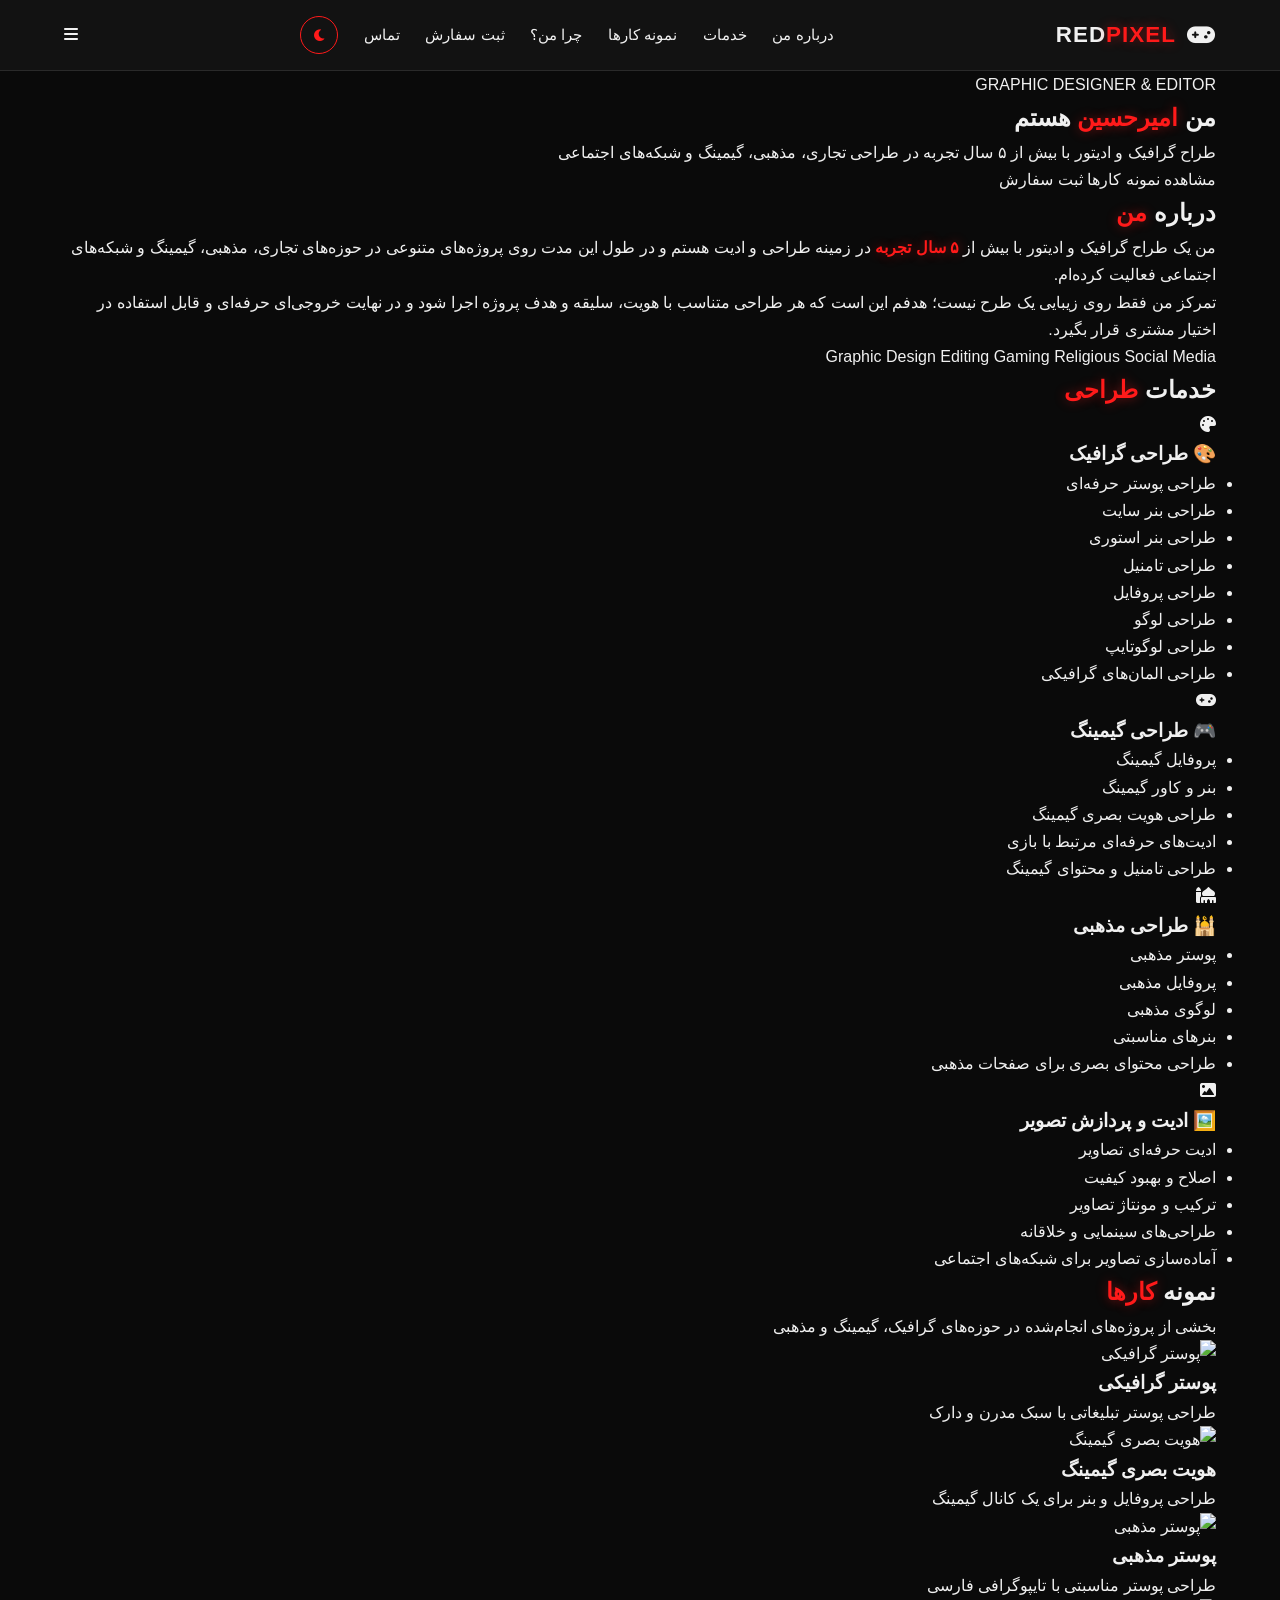
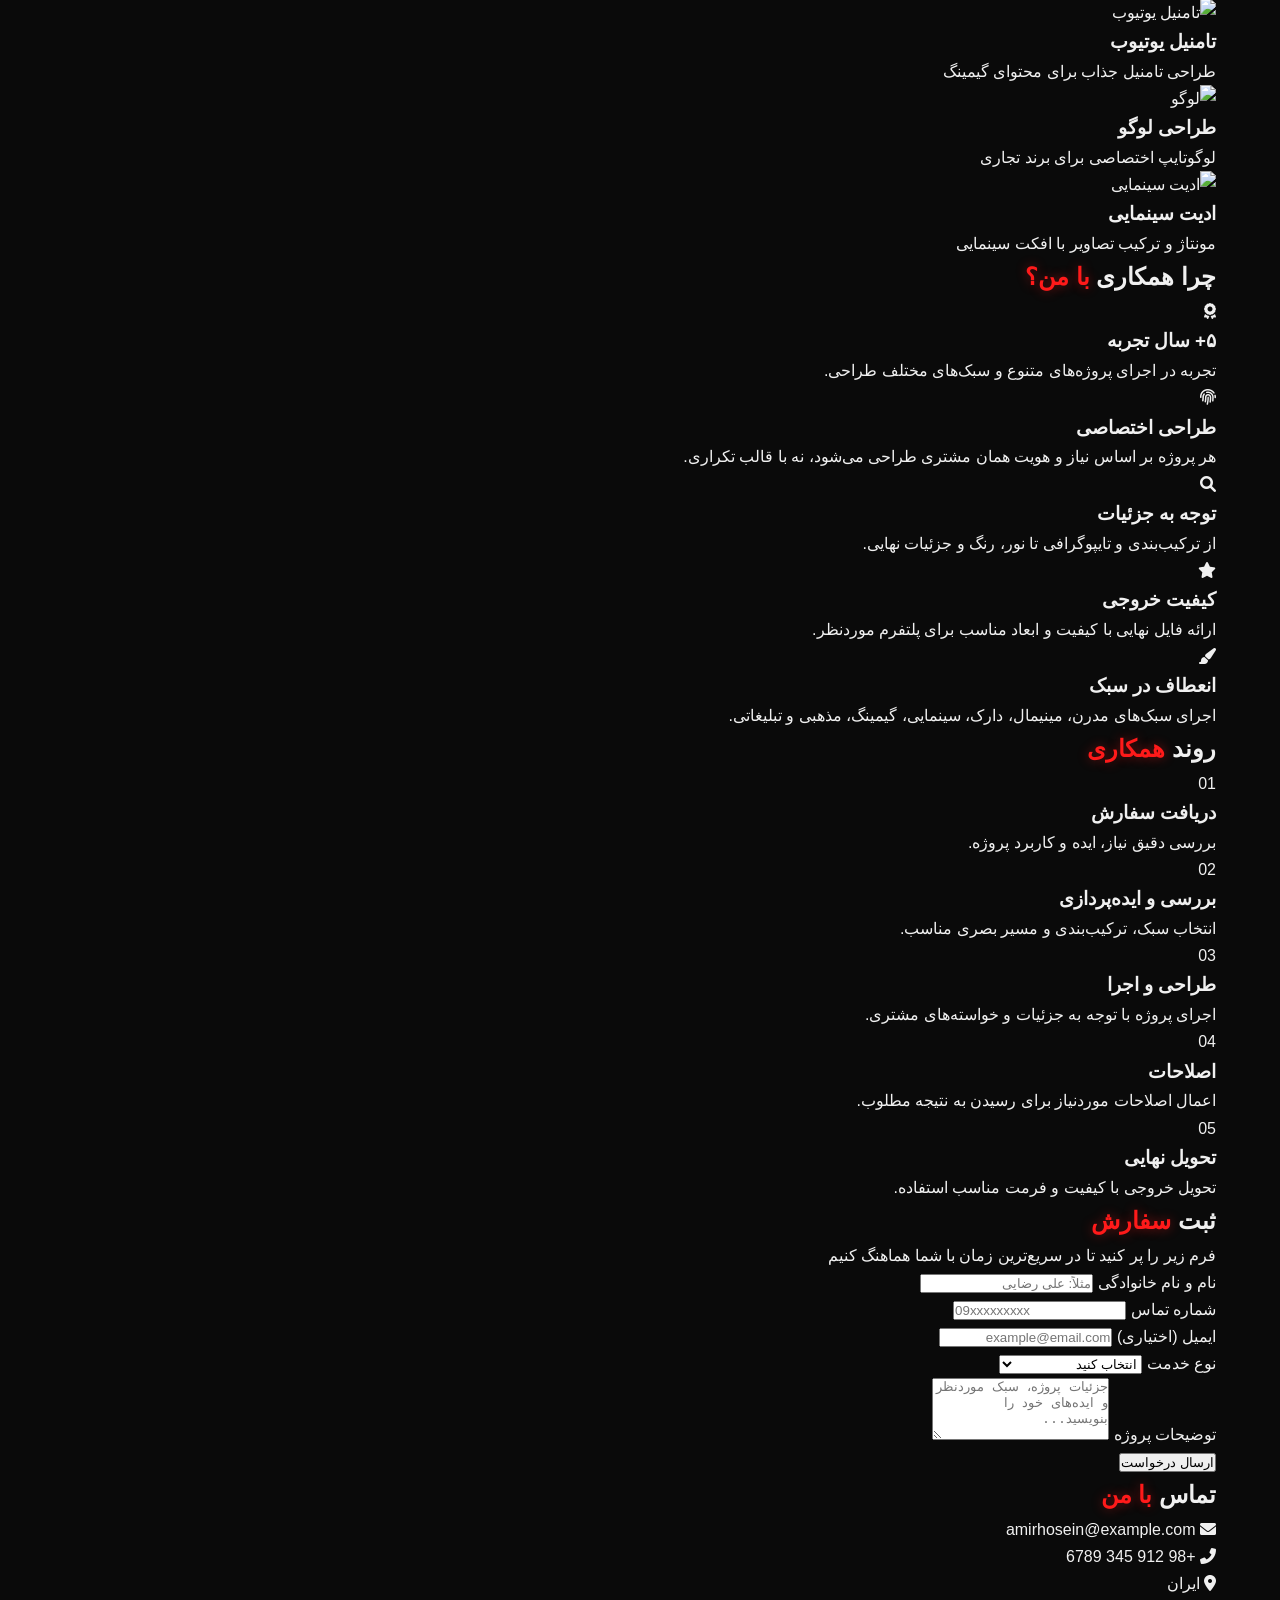
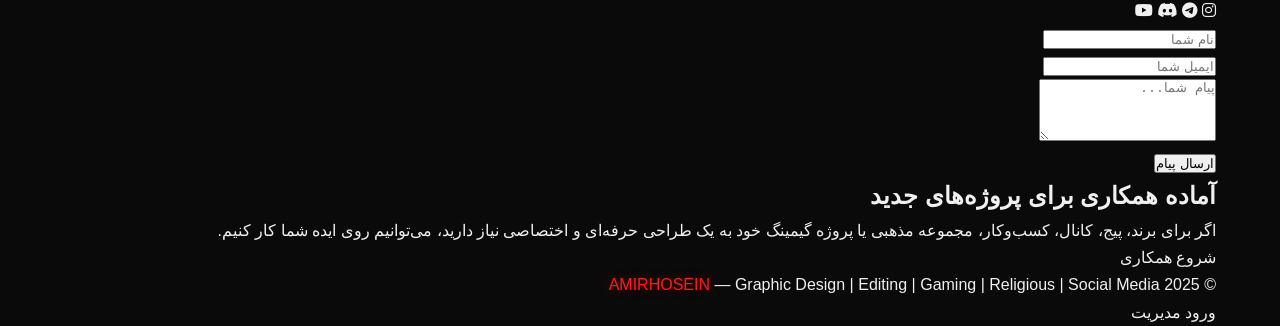
==== commit 9ac67fb4: "Update index.html" ====
--- a/index.html
+++ b/index.html
@@ -358,6 +358,7 @@
   <footer class="footer">
     <div class="container">
       <p>© 2025 <span class="accent">AMIRHOSEIN</span> — Graphic Design | Editing | Gaming | Religious | Social Media</p>
+      <a href="admin.html" class="admin-entry-link">ورود مدیریت</a>
     </div>
   </footer>
 
@@ -365,4 +366,4 @@
   <script src="supabase-config.js"></script>
   <script src="java.js" defer></script>
 </body>
-</html>+</html>
--- a/style.css
+++ b/style.css
@@ -94,765 +94,3 @@
 .theme-toggle {
   background: transparent; border: 1.5px solid var(--accent);
   color: var(--accent); width: 38px; height: 38px; border-radius: 50%;
-  cursor: pointer; font-size: 1rem;
-  display: flex; align-items: center; justify-content: center;
-  transition: var(--transition);
-}
-.theme-toggle:hover {
-  background: var(--accent); color: #fff;
-  box-shadow: 0 0 18px var(--accent-glow);
-}
-.menu-toggle { display: none; font-size: 1.5rem; cursor: pointer; color: var(--accent); }
-
-/* ===== Hero ===== */
-.hero {
-  min-height: 85vh;
-  display: flex; align-items: center; justify-content: center; text-align: center;
-  position: relative; overflow: hidden;
-  background: radial-gradient(circle at 50% 40%, var(--bg-secondary) 0%, var(--bg-primary) 70%);
-}
-.hero::before {
-  content: '';
-  position: absolute; inset: 0;
-  background: radial-gradient(circle at 30% 50%, var(--accent-glow) 0%, transparent 55%);
-  opacity: 0.35; pointer-events: none;
-}
-.hero-content { position: relative; z-index: 2; }
-.hero-tag {
-  letter-spacing: 6px; font-size: 0.8rem; color: var(--accent);
-  font-weight: 700; margin-bottom: 1rem;
-  animation: fadeInDown 0.8s ease;
-}
-.hero h1 {
-  font-size: 3.6rem; margin-bottom: 1rem;
-  animation: fadeInDown 1s ease;
-}
-.hero-sub {
-  font-size: 1.15rem; color: var(--text-secondary);
-  max-width: 640px; margin: 0 auto 2.2rem;
-  animation: fadeInUp 1s ease 0.2s both;
-}
-.hero-btns {
-  display: flex; gap: 1rem; justify-content: center; flex-wrap: wrap;
-  animation: fadeInUp 1s ease 0.4s both;
-}
-
-/* ===== دکمه‌ها ===== */
-.btn {
-  display: inline-block; background: var(--accent); color: #fff;
-  padding: 0.85rem 2.2rem; border-radius: 50px; border: 2px solid var(--accent);
-  font-weight: 700; font-size: 1rem; cursor: pointer;
-  transition: var(--transition); box-shadow: 0 0 14px var(--accent-glow);
-  text-transform: uppercase; letter-spacing: 1px;
-}
-.btn:hover { background: #ff3333; transform: translateY(-3px); box-shadow: 0 0 28px var(--accent-glow); }
-.btn-outline { background: transparent; color: var(--accent); }
-.btn-outline:hover { background: var(--accent); color: #fff; }
-
-/* ===== بخش‌ها ===== */
-.section { padding: 5rem 0; }
-.services-section, .why-section { background: var(--bg-secondary); transition: var(--transition); }
-
-.section-title {
-  font-size: 2.4rem; text-align: center; margin-bottom: 3rem;
-  position: relative; padding-bottom: 1rem;
-}
-.section-title::after {
-  content: ''; position: absolute; bottom: 0; left: 50%;
-  transform: translateX(-50%); width: 90px; height: 3px;
-  background: linear-gradient(90deg, transparent, var(--accent), transparent);
-}
-.section-sub {
-  text-align: center; color: var(--text-secondary);
-  margin-top: -2rem; margin-bottom: 3rem; font-size: 1rem;
-}
-
-/* ===== درباره من ===== */
-.about-content { max-width: 850px; margin: 0 auto; }
-.about-text p { margin-bottom: 1.2rem; color: var(--text-secondary); font-size: 1.05rem; }
-.about-text strong { color: var(--accent); }
-
-.about-tags { display: flex; flex-wrap: wrap; gap: 0.7rem; margin-top: 2rem; justify-content: center; }
-.about-tags span {
-  padding: 0.5rem 1.2rem; border: 1px solid var(--accent);
-  border-radius: 30px; font-size: 0.85rem; color: var(--accent);
-  font-weight: 600; transition: var(--transition);
-}
-.about-tags span:hover { background: var(--accent); color: #fff; box-shadow: 0 0 15px var(--accent-glow); }
-
-/* ===== خدمات ===== */
-.services-grid {
-  display: grid; grid-template-columns: repeat(auto-fit, minmax(260px, 1fr));
-  gap: 1.8rem;
-}
-.service-card {
-  background: var(--bg-card); border: 1px solid var(--border-color);
-  border-radius: 14px; padding: 2rem 1.6rem;
-  transition: var(--transition); position: relative; overflow: hidden;
-}
-.service-card::before {
-  content: ''; position: absolute; top: 0; right: 0;
-  width: 4px; height: 100%; background: var(--accent);
-  transform: scaleY(0); transform-origin: bottom;
-  transition: var(--transition);
-}
-.service-card:hover::before { transform: scaleY(1); }
-.service-card:hover {
-  transform: translateY(-8px); border-color: var(--accent);
-  box-shadow: var(--shadow);
-}
-.service-icon {
-  width: 55px; height: 55px; border-radius: 12px;
-  background: var(--accent-glow); color: var(--accent);
-  display: flex; align-items: center; justify-content: center;
-  font-size: 1.6rem; margin-bottom: 1.2rem;
-}
-.service-card h3 { font-size: 1.25rem; margin-bottom: 1rem; }
-.service-card ul { list-style: none; }
-.service-card ul li {
-  padding: 0.35rem 0; color: var(--text-secondary);
-  font-size: 0.95rem; position: relative; padding-right: 1.3rem;
-}
-.service-card ul li::before {
-  content: '▸'; color: var(--accent);
-  position: absolute; right: 0; font-weight: bold;
-}
-
-/* ===== نمونه کارها ===== */
-.portfolio-grid {
-  display: grid; grid-template-columns: repeat(auto-fit, minmax(300px, 1fr));
-  gap: 1.8rem;
-}
-.portfolio-card {
-  background: var(--bg-card); border: 1px solid var(--border-color);
-  border-radius: 14px; overflow: hidden;
-  transition: var(--transition); box-shadow: 0 4px 12px rgba(0,0,0,0.25);
-}
-.portfolio-card:hover {
-  transform: translateY(-10px); border-color: var(--accent);
-  box-shadow: var(--shadow);
-}
-.card-img { overflow: hidden; }
-.card-img img {
-  width: 100%; height: 210px; object-fit: cover;
-  transition: transform 0.5s ease;
-}
-.portfolio-card:hover .card-img img { transform: scale(1.08); }
-.card-info { padding: 1.4rem; }
-.card-info h3 { font-size: 1.15rem; margin-bottom: 0.4rem; }
-.card-info p { color: var(--text-secondary); font-size: 0.9rem; }
-
-/* ===== چرا من ===== */
-.why-grid {
-  display: grid; grid-template-columns: repeat(auto-fit, minmax(240px, 1fr));
-  gap: 1.5rem;
-}
-.why-card {
-  background: var(--bg-card); border: 1px solid var(--border-color);
-  border-radius: 14px; padding: 1.8rem;
-  text-align: center; transition: var(--transition);
-}
-.why-card:hover {
-  border-color: var(--accent); transform: translateY(-6px);
-  box-shadow: var(--shadow);
-}
-.why-card i {
-  font-size: 2.2rem; color: var(--accent); margin-bottom: 1rem;
-  display: block;
-}
-.why-card h3 { font-size: 1.1rem; margin-bottom: 0.6rem; }
-.why-card p { color: var(--text-secondary); font-size: 0.9rem; }
-
-/* ===== روند همکاری ===== */
-.process-grid {
-  display: grid; grid-template-columns: repeat(auto-fit, minmax(200px, 1fr));
-  gap: 1.5rem;
-}
-.process-step {
-  background: var(--bg-card); border: 1px solid var(--border-color);
-  border-radius: 14px; padding: 1.8rem 1.4rem;
-  position: relative; transition: var(--transition);
-}
-.process-step:hover {
-  border-color: var(--accent); transform: translateY(-6px);
-  box-shadow: var(--shadow);
-}
-.step-num {
-  display: block; font-size: 2rem; font-weight: 900;
-  color: var(--accent); opacity: 0.6; margin-bottom: 0.5rem;
-  text-shadow: 0 0 20px var(--accent-glow);
-}
-.process-step h3 { font-size: 1.05rem; margin-bottom: 0.5rem; }
-.process-step p { color: var(--text-secondary); font-size: 0.88rem; }
-
-/* ===== فرم‌ها ===== */
-.order-form-container {
-  max-width: 750px; margin: 0 auto;
-  background: var(--bg-card); border: 1px solid var(--border-color);
-  border-radius: 16px; padding: 2.2rem; box-shadow: var(--shadow);
-}
-.form-row { display: grid; grid-template-columns: 1fr 1fr; gap: 1.2rem; }
-
-.form-group { margin-bottom: 1.3rem; }
-.form-group label {
-  display: block; margin-bottom: 0.5rem;
-  font-weight: 600; font-size: 0.92rem;
-}
-.form-group input,
-.form-group select,
-.form-group textarea {
-  width: 100%; padding: 0.85rem 1rem;
-  background: var(--input-bg); border: 1px solid var(--border-color);
-  border-radius: 10px; color: var(--text-primary);
-  font-family: inherit; font-size: 0.95rem;
-  transition: var(--transition);
-}
-.form-group input:focus,
-.form-group select:focus,
-.form-group textarea:focus {
-  outline: none; border-color: var(--accent);
-  box-shadow: 0 0 12px var(--accent-glow);
-}
-.form-message {
-  margin-top: 1rem; text-align: center;
-  color: var(--accent); font-weight: 700;
-}
-
-/* ===== تماس ===== */
-.contact-content {
-  display: grid; grid-template-columns: 1fr 1.2fr; gap: 2.5rem;
-  align-items: start;
-}
-.contact-info { display: flex; flex-direction: column; gap: 1.4rem; }
-.info-item { display: flex; align-items: center; gap: 1rem; font-size: 1rem; }
-.info-item i {
-  color: var(--accent); font-size: 1.4rem;
-  width: 45px; height: 45px; display: flex;
-  align-items: center; justify-content: center;
-  background: var(--accent-glow); border-radius: 10px;
-}
-.social-links { display: flex; gap: 0.8rem; margin-top: 1rem; }
-.social-links a {
-  width: 48px; height: 48px; border-radius: 50%;
-  border: 2px solid var(--accent); color: var(--accent);
-  display: flex; align-items: center; justify-content: center;
-  font-size: 1.3rem; transition: var(--transition);
-}
-.social-links a:hover {
-  background: var(--accent); color: #fff;
-  box-shadow: 0 0 20px var(--accent-glow); transform: translateY(-5px);
-}
-.contact-form-container {
-  background: var(--bg-card); border: 1px solid var(--border-color);
-  border-radius: 16px; padding: 2rem; box-shadow: var(--shadow);
-}
-
-/* ===== CTA ===== */
-.cta-section {
-  padding: 5rem 0; text-align: center;
-  background: linear-gradient(135deg, var(--bg-secondary) 0%, var(--bg-primary) 100%);
-  position: relative; overflow: hidden;
-}
-.cta-section::before {
-  content: ''; position: absolute; inset: 0;
-  background: radial-gradient(circle at 50% 50%, var(--accent-glow) 0%, transparent 60%);
-  opacity: 0.3; pointer-events: none;
-}
-.cta-section .container { position: relative; z-index: 1; }
-.cta-section h2 { font-size: 2.2rem; margin-bottom: 1rem; }
-.cta-section p {
-  color: var(--text-secondary); max-width: 700px;
-  margin: 0 auto 2rem;
-}
-
-/* ===== فوتر ===== */
-.footer {
-  background: var(--bg-secondary);
-  border-top: 1px solid var(--border-color);
-  padding: 2rem 0; text-align: center;
-  color: var(--text-secondary); font-size: 0.9rem;
-  transition: var(--transition);
-}
-
-/* ===== انیمیشن‌ها ===== */
-@keyframes fadeInDown {
-  from { opacity: 0; transform: translateY(-30px); }
-  to { opacity: 1; transform: translateY(0); }
-}
-@keyframes fadeInUp {
-  from { opacity: 0; transform: translateY(30px); }
-  to { opacity: 1; transform: translateY(0); }
-}
-
-/* ===== ریسپانسیو ===== */
-@media (max-width: 992px) {
-  .contact-content { grid-template-columns: 1fr; }
-}
-
-@media (max-width: 768px) {
-  .nav {
-    position: fixed; top: 68px; right: -100%;
-    flex-direction: column; background: var(--bg-secondary);
-    width: 75%; height: calc(100vh - 68px);
-    padding: 2rem; border-left: 1px solid var(--border-color);
-    transition: var(--transition); gap: 1.4rem;
-    align-items: flex-start;
-  }
-  .nav.active { right: 0; }
-  .menu-toggle { display: block; }
-  .hero h1 { font-size: 2.4rem; }
-  .section-title { font-size: 1.9rem; }
-  .form-row { grid-template-columns: 1fr; }
-}
-
-@media (max-width: 480px) {
-  .hero h1 { font-size: 2rem; }
-  .portfolio-grid,
-  .services-grid,
-  .why-grid,
-  .process-grid { grid-template-columns: 1fr; }
-  .order-form-container { padding: 1.5rem; }
-}
-
-
-
-/* =========================================================
-   REDPIXEL — بهینه‌سازی تکمیلی نمایش در موبایل و تبلت
-   این بخش به انتهای CSS اصلی اضافه شده است.
-   ========================================================= */
-
-html {
-  width: 100%;
-  overflow-x: clip;
-  scroll-behavior: smooth;
-  -webkit-text-size-adjust: 100%;
-}
-
-body {
-  min-width: 320px;
-  width: 100%;
-  overflow-x: clip;
-}
-
-.container {
-  width: min(92%, 1200px);
-}
-
-button,
-.btn,
-.menu-toggle,
-.nav a,
-.social-links a {
-  -webkit-tap-highlight-color: transparent;
-  touch-action: manipulation;
-}
-
-img {
-  max-width: 100%;
-  height: auto;
-}
-
-/* تبلت و نمایشگرهای متوسط */
-@media (max-width: 992px) {
-  .container {
-    width: min(92%, 850px);
-  }
-
-  .nav {
-    gap: 1rem;
-  }
-
-  .nav a {
-    font-size: 0.9rem;
-  }
-
-  .hero h1 {
-    font-size: clamp(2.4rem, 5vw, 3.2rem);
-  }
-
-  .contact-content {
-    grid-template-columns: 1fr;
-  }
-
-  .portfolio-grid {
-    grid-template-columns: repeat(2, minmax(0, 1fr));
-  }
-
-  .services-grid,
-  .why-grid {
-    grid-template-columns: repeat(2, minmax(0, 1fr));
-  }
-
-  .process-grid {
-    grid-template-columns: repeat(2, minmax(0, 1fr));
-  }
-}
-
-/* موبایل و تبلت عمودی */
-@media (max-width: 768px) {
-  .container {
-    width: calc(100% - 32px);
-  }
-
-  .header {
-    position: sticky;
-    top: 0;
-    z-index: 1000;
-  }
-
-  .nav-container {
-    min-height: 64px;
-    padding: 0.7rem 0;
-    gap: 0.8rem;
-  }
-
-  .logo {
-    font-size: 1.2rem;
-    gap: 0.5rem;
-  }
-
-  .logo-icon {
-    width: 34px;
-    height: 34px;
-    font-size: 1.15rem;
-  }
-
-  .menu-toggle {
-    display: flex;
-    align-items: center;
-    justify-content: center;
-    width: 44px;
-    height: 44px;
-    flex: 0 0 44px;
-    border: 1px solid var(--border-color);
-    border-radius: 10px;
-    background: var(--bg-card);
-    font-size: 1.25rem;
-    cursor: pointer;
-  }
-
-  .nav {
-    position: fixed;
-    top: 64px;
-    right: -110%;
-    width: min(82vw, 330px);
-    height: calc(100dvh - 64px);
-    padding: 1.25rem;
-    display: flex;
-    flex-direction: column;
-    align-items: stretch;
-    justify-content: flex-start;
-    gap: 0.25rem;
-    overflow-y: auto;
-    overscroll-behavior: contain;
-    background: var(--bg-secondary);
-    border-left: 1px solid var(--border-color);
-    box-shadow: -12px 12px 35px rgba(0, 0, 0, 0.28);
-    transition: right 0.28s ease;
-    z-index: 1100;
-  }
-
-  .nav.active {
-    right: 0;
-  }
-
-  .nav a {
-    display: block;
-    width: 100%;
-    padding: 0.85rem 0.75rem;
-    border-radius: 9px;
-    font-size: 1rem;
-  }
-
-  .nav a::after {
-    display: none;
-  }
-
-  .nav a:hover {
-    background: var(--bg-card);
-  }
-
-  .theme-toggle {
-    margin-top: 0.75rem;
-    width: 44px;
-    height: 44px;
-  }
-
-  .hero {
-    min-height: 72svh;
-    padding: 4.5rem 0 3.5rem;
-  }
-
-  .hero-tag {
-    font-size: 0.72rem;
-    letter-spacing: 3px;
-    line-height: 1.8;
-  }
-
-  .hero h1 {
-    font-size: clamp(2rem, 7vw, 2.8rem);
-    line-height: 1.45;
-  }
-
-  .hero-sub {
-    max-width: 560px;
-    font-size: 1rem;
-    line-height: 2;
-    margin-bottom: 1.7rem;
-  }
-
-  .hero-btns {
-    width: 100%;
-    gap: 0.75rem;
-  }
-
-  .hero-btns .btn {
-    min-width: min(100%, 210px);
-  }
-
-  .section {
-    padding: 3.7rem 0;
-  }
-
-  .section-title {
-    font-size: clamp(1.65rem, 5vw, 2rem);
-    margin-bottom: 2.2rem;
-  }
-
-  .section-sub {
-    margin-top: -1.25rem;
-    margin-bottom: 2rem;
-    font-size: 0.92rem;
-    line-height: 1.9;
-  }
-
-  .about-text p {
-    font-size: 0.98rem;
-    line-height: 2;
-  }
-
-  .about-tags {
-    gap: 0.55rem;
-  }
-
-  .about-tags span {
-    padding: 0.45rem 0.85rem;
-    font-size: 0.78rem;
-  }
-
-  .services-grid,
-  .portfolio-grid,
-  .why-grid {
-    grid-template-columns: repeat(2, minmax(0, 1fr));
-    gap: 1rem;
-  }
-
-  .service-card {
-    min-width: 0;
-    padding: 1.35rem 1.1rem;
-  }
-
-  .service-card h3 {
-    font-size: 1.05rem;
-    line-height: 1.7;
-  }
-
-  .service-card ul li {
-    font-size: 0.88rem;
-    line-height: 1.9;
-  }
-
-  .portfolio-card {
-    min-width: 0;
-  }
-
-  .card-img img {
-    height: clamp(135px, 25vw, 190px);
-    object-fit: cover;
-  }
-
-  .card-info {
-    padding: 1rem;
-  }
-
-  .card-info h3 {
-    font-size: 1rem;
-    line-height: 1.7;
-  }
-
-  .card-info p {
-    font-size: 0.85rem;
-    line-height: 1.8;
-  }
-
-  .why-card {
-    min-width: 0;
-    padding: 1.3rem 1rem;
-  }
-
-  .why-card h3 {
-    font-size: 1rem;
-  }
-
-  .why-card p {
-    line-height: 1.85;
-  }
-
-  .process-grid {
-    grid-template-columns: repeat(2, minmax(0, 1fr));
-    gap: 1rem;
-  }
-
-  .process-step {
-    min-width: 0;
-    padding: 1.25rem 1rem;
-  }
-
-  .form-row {
-    grid-template-columns: minmax(0, 1fr);
-    gap: 0;
-  }
-
-  .order-form-container,
-  .contact-form-container {
-    padding: 1.35rem;
-  }
-
-  .contact-content {
-    grid-template-columns: minmax(0, 1fr);
-    gap: 1.75rem;
-  }
-
-  .contact-info,
-  .contact-form-container {
-    min-width: 0;
-  }
-
-  .form-group input,
-  .form-group select,
-  .form-group textarea {
-    min-height: 48px;
-    font-size: 16px;
-  }
-
-  .form-group textarea {
-    min-height: 120px;
-  }
-
-  .order-form-container .btn,
-  .contact-form-container .btn {
-    width: 100%;
-    min-height: 48px;
-  }
-
-  .cta-section {
-    padding: 3.8rem 0;
-  }
-
-  .cta-section h2 {
-    font-size: clamp(1.5rem, 5vw, 2rem);
-    line-height: 1.7;
-  }
-
-  .cta-section p {
-    font-size: 0.95rem;
-    line-height: 2;
-  }
-
-  .footer {
-    padding: 1.5rem 0;
-  }
-
-  .footer p {
-    font-size: 0.8rem;
-    line-height: 2;
-  }
-}
-
-/* گوشی‌های باریک */
-@media (max-width: 520px) {
-  .services-grid,
-  .portfolio-grid,
-  .why-grid,
-  .process-grid {
-    grid-template-columns: minmax(0, 1fr);
-  }
-
-  .hero {
-    min-height: auto;
-    padding: 4rem 0 3.25rem;
-  }
-
-  .hero h1 {
-    font-size: 2.05rem;
-  }
-
-  .hero-btns {
-    flex-direction: column;
-    align-items: stretch;
-  }
-
-  .hero-btns .btn {
-    width: 100%;
-  }
-
-  .service-card {
-    padding: 1.5rem;
-  }
-
-  .card-img img {
-    height: 210px;
-  }
-
-  .info-item {
-    align-items: flex-start;
-    font-size: 0.92rem;
-    overflow-wrap: anywhere;
-  }
-
-  .social-links {
-    flex-wrap: wrap;
-  }
-
-  .order-form-container,
-  .contact-form-container {
-    padding: 1rem;
-    border-radius: 12px;
-  }
-}
-
-/* گوشی‌های خیلی کوچک */
-@media (max-width: 360px) {
-  .container {
-    width: calc(100% - 24px);
-  }
-
-  .logo {
-    font-size: 1.05rem;
-  }
-
-  .hero h1 {
-    font-size: 1.8rem;
-  }
-
-  .section-title {
-    font-size: 1.55rem;
-  }
-
-  .btn {
-    padding: 0.8rem 1rem;
-    font-size: 0.9rem;
-  }
-}
-
-/* احترام به تنظیم کاهش حرکت دستگاه */
-@media (prefers-reduced-motion: reduce) {
-  *,
-  *::before,
-  *::after {
-    scroll-behavior: auto !important;
-    animation-duration: 0.01ms !important;
-    animation-iteration-count: 1 !important;
-    transition-duration: 0.01ms !important;
-  }
-}
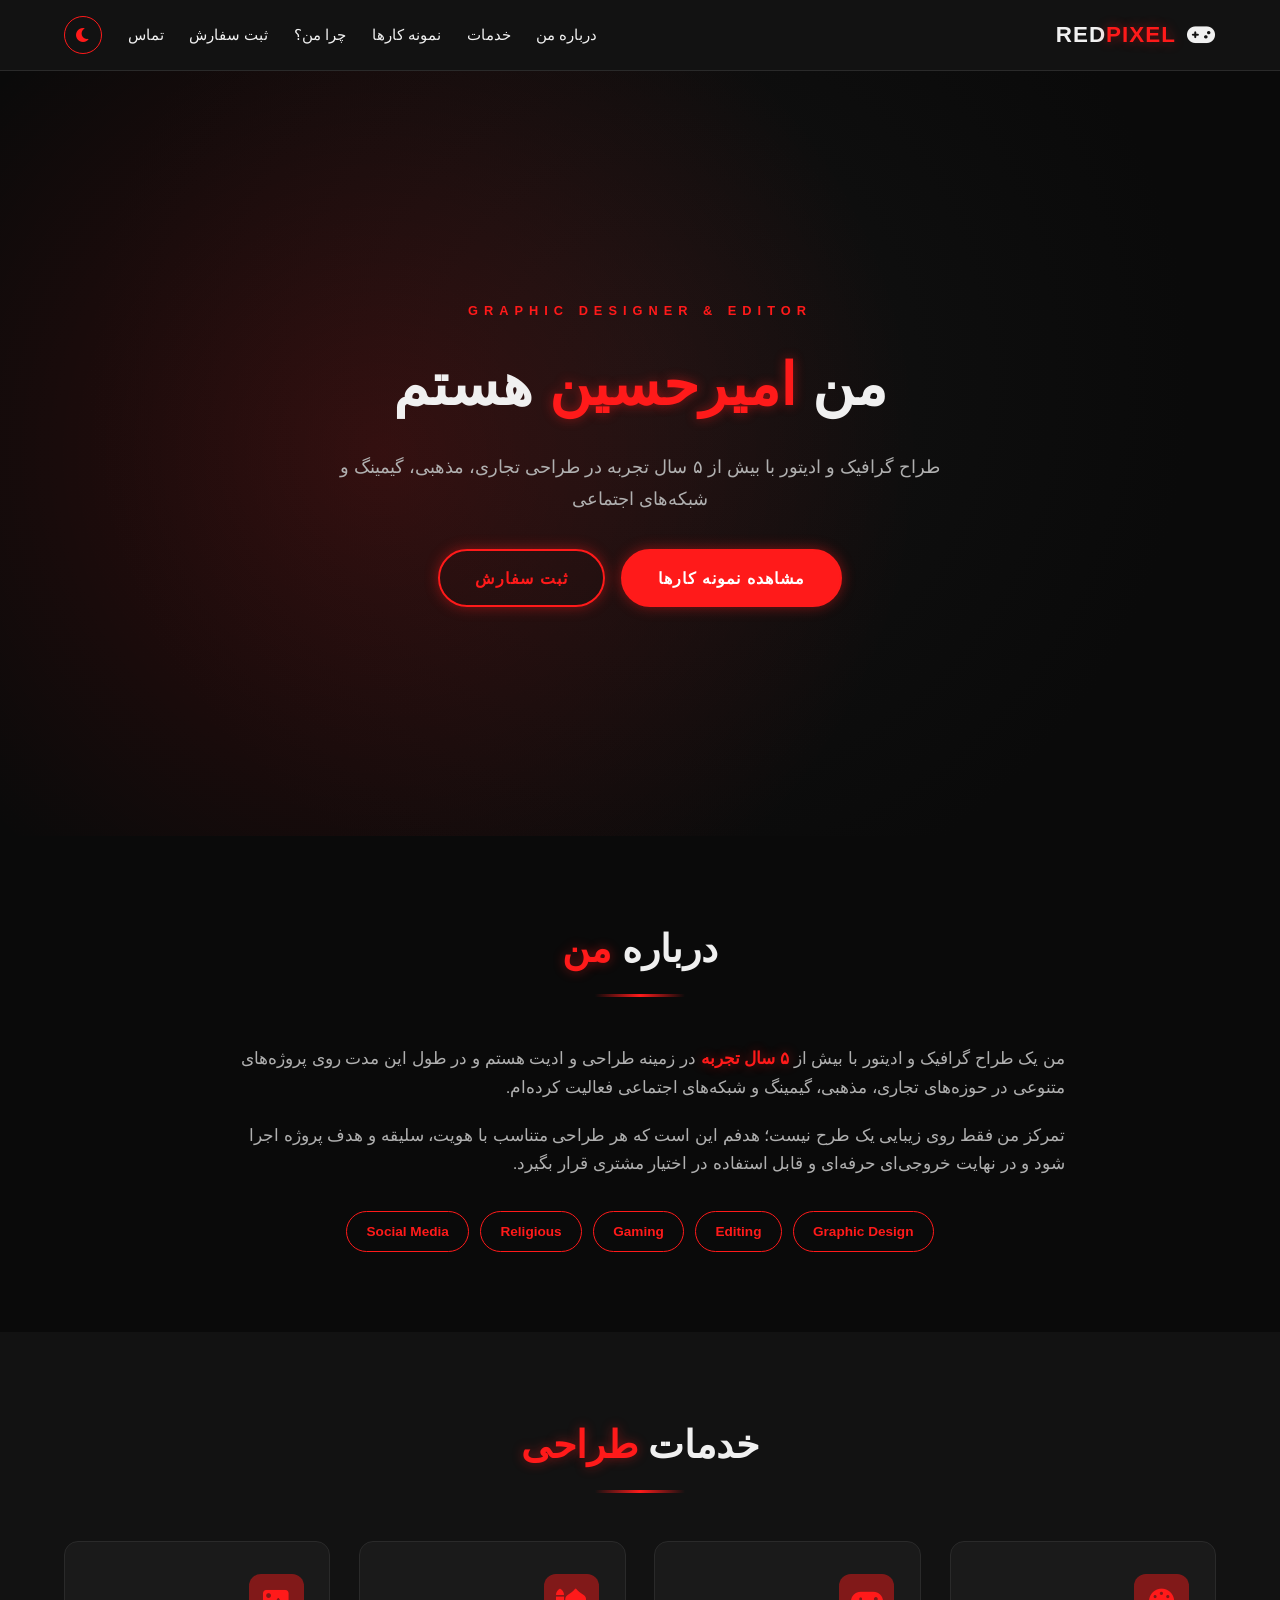
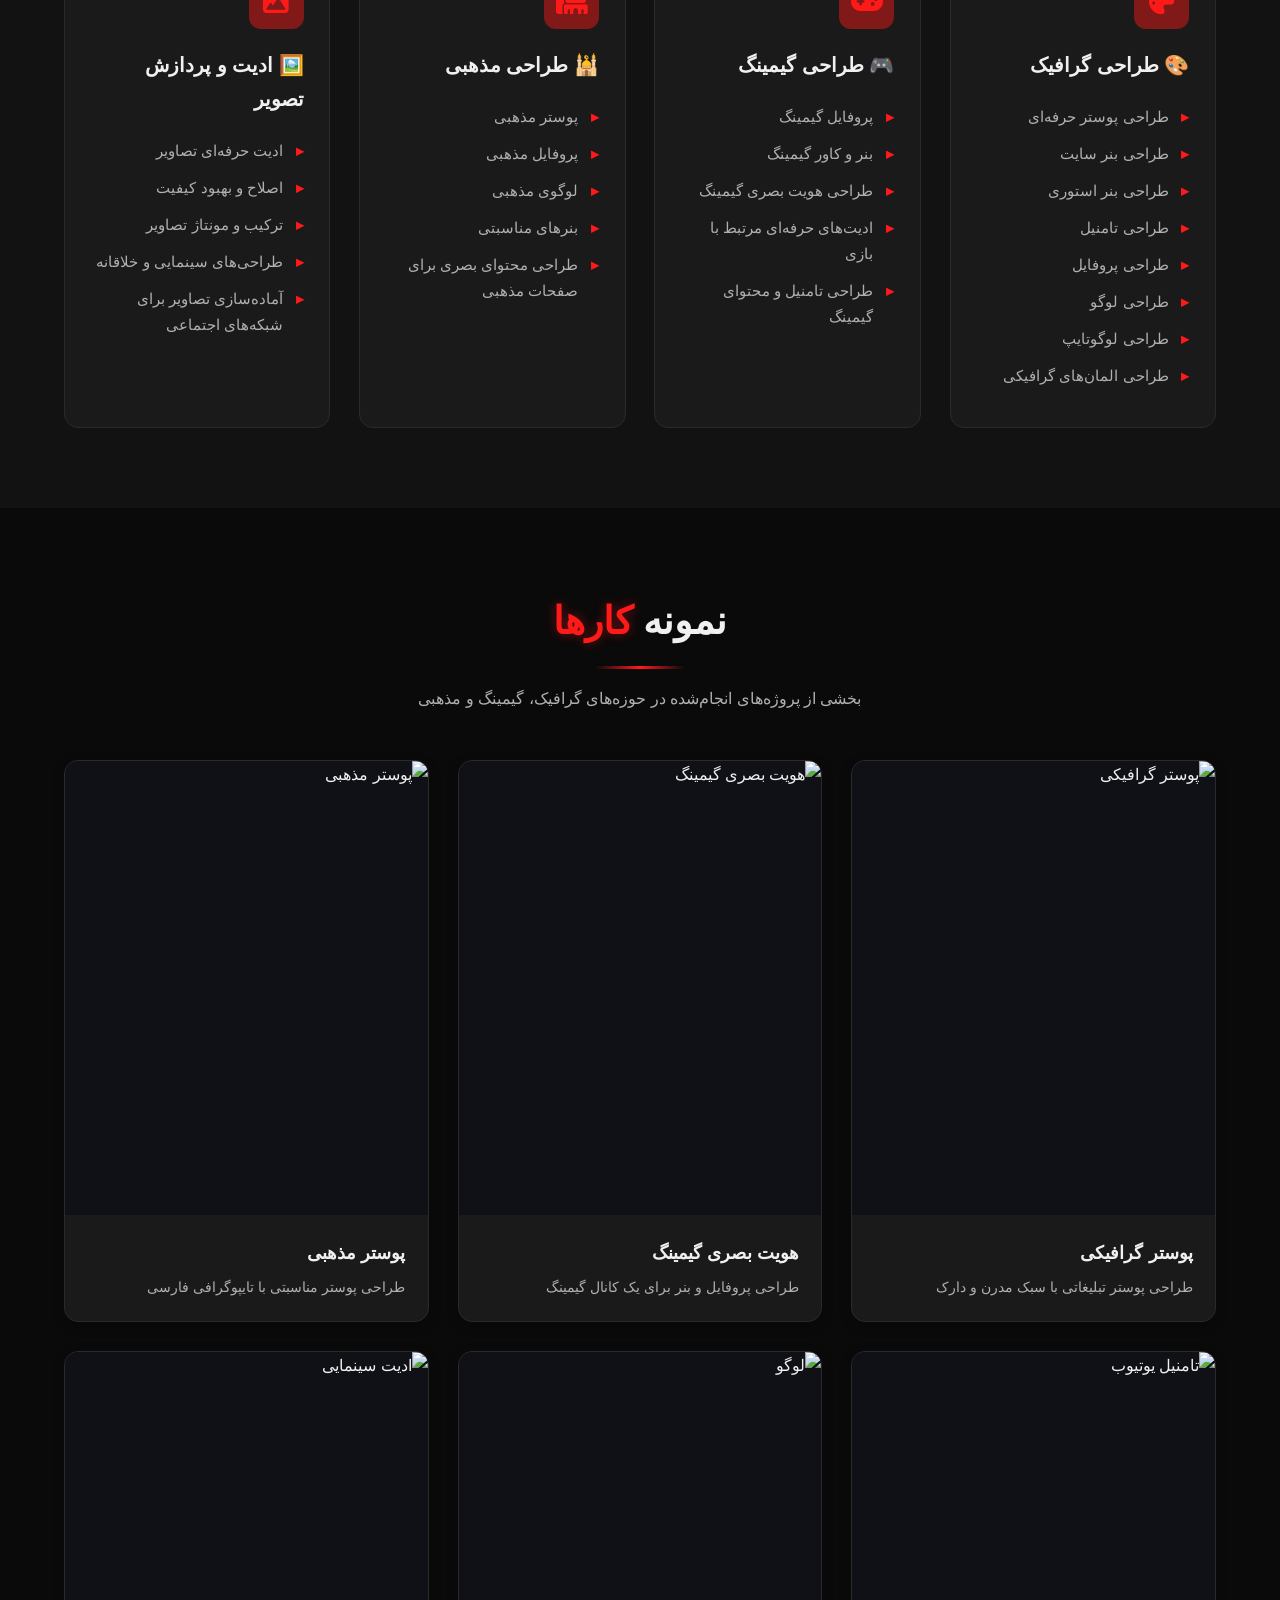
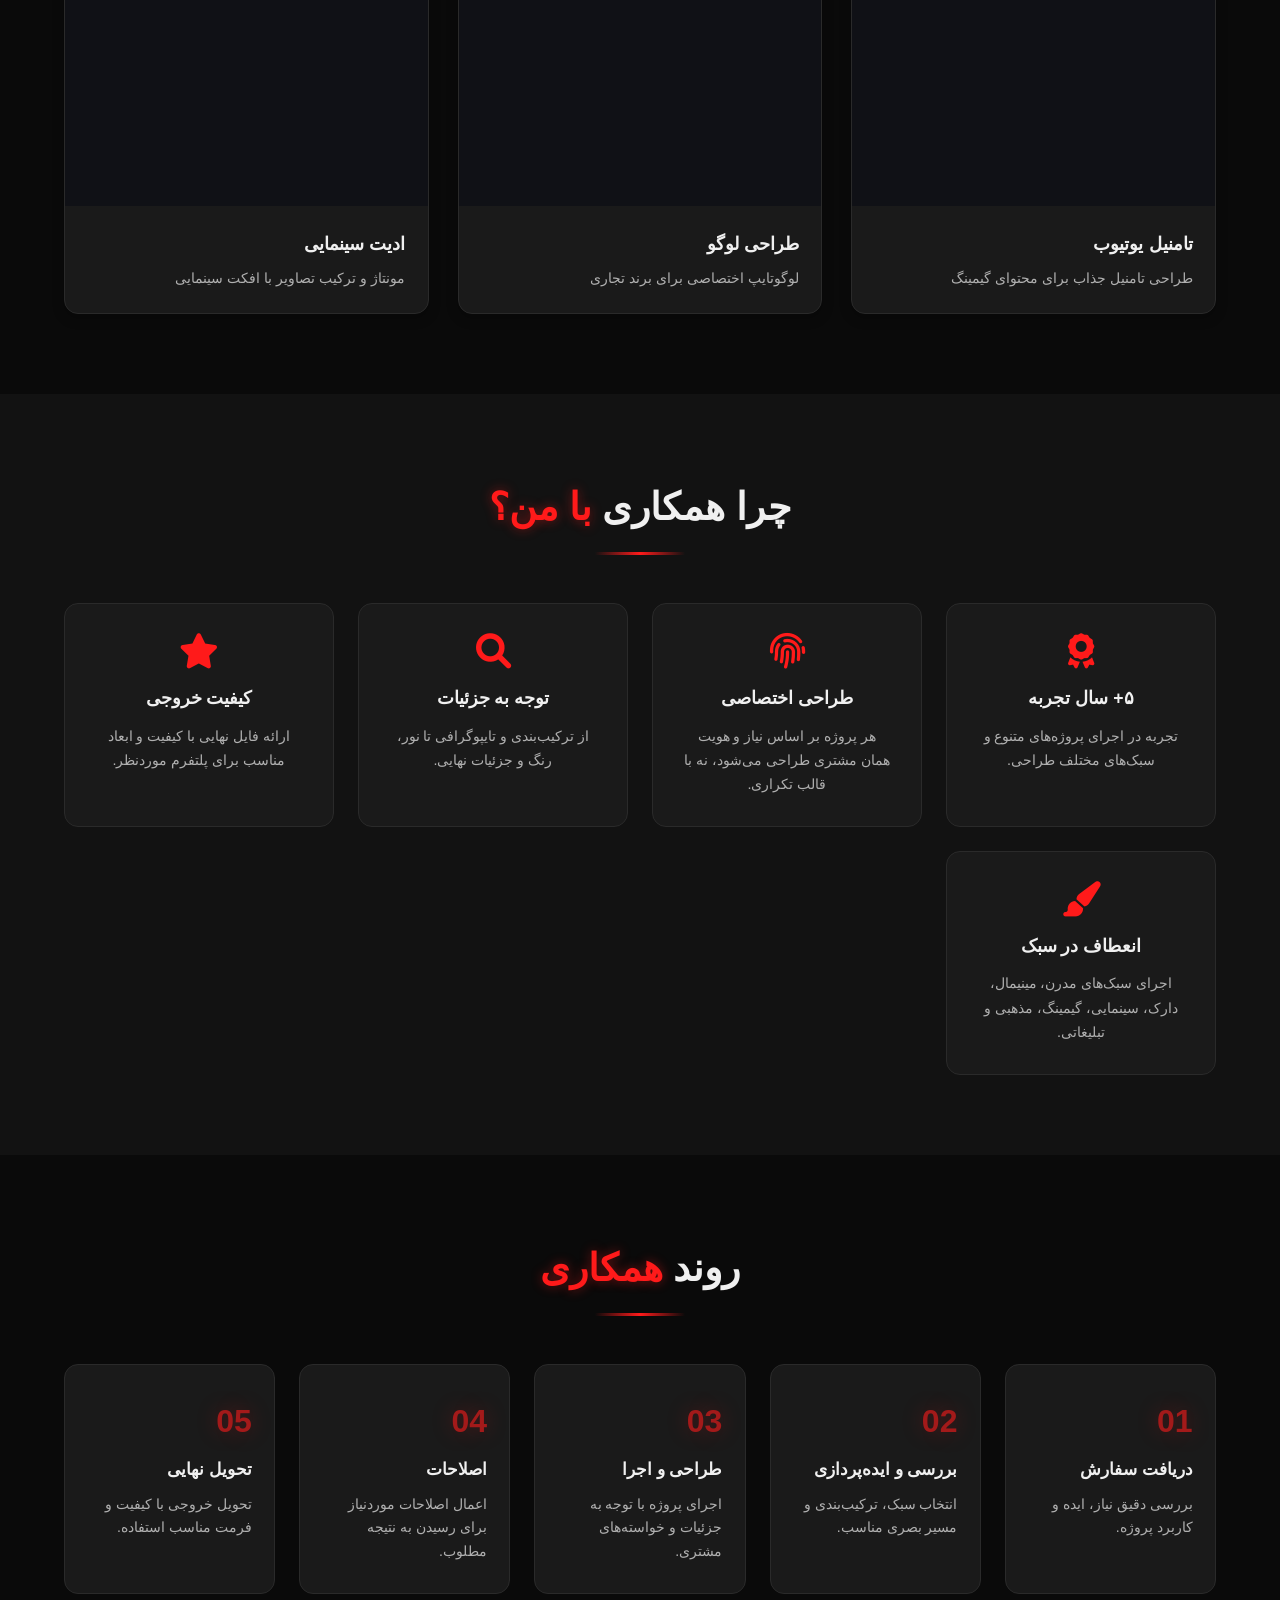
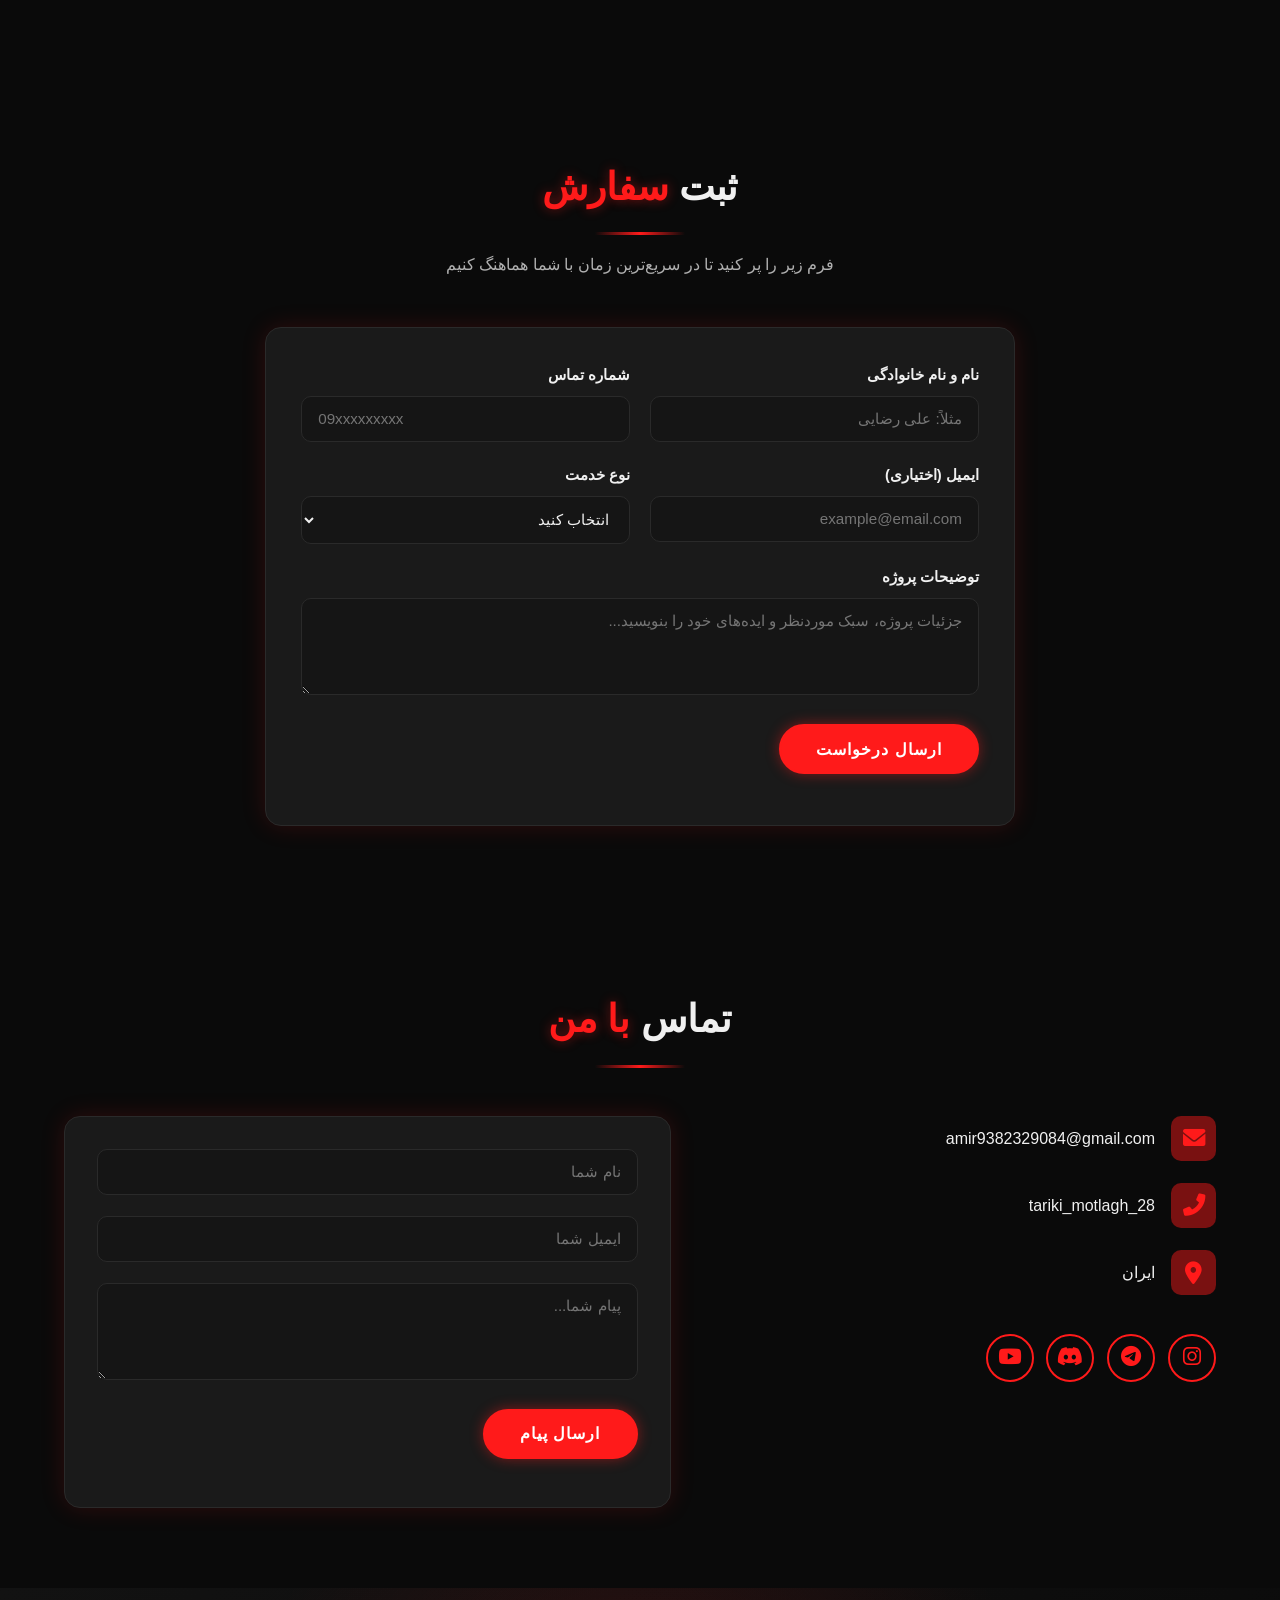
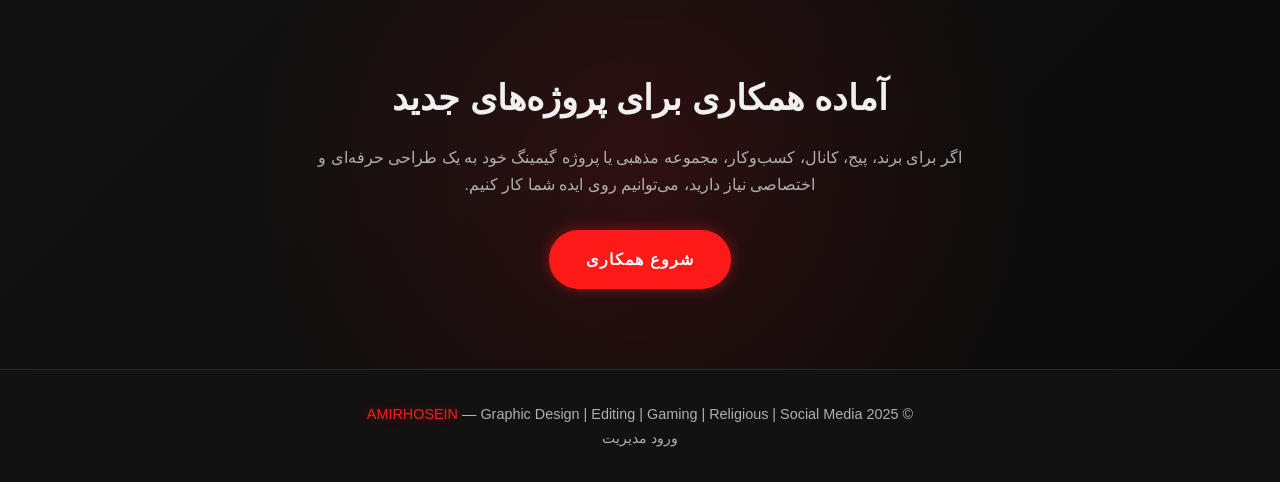
==== commit eba65f77: "Update index.html" ====
--- a/index.html
+++ b/index.html
@@ -309,11 +309,11 @@
         <div class="contact-info">
           <div class="info-item">
             <i class="fas fa-envelope"></i>
-            <span>amirhosein@example.com</span>
+            <span>amir9382329084@gmail.com</span>
           </div>
           <div class="info-item">
             <i class="fas fa-phone-alt"></i>
-            <span>+98 912 345 6789</span>
+            <span>tariki_motlagh_28</span>
           </div>
           <div class="info-item">
             <i class="fas fa-map-marker-alt"></i>
--- a/style.css
+++ b/style.css
@@ -1,96 +1,979 @@
-/* ===== متغیرها ===== */
-:root {
-  --bg-primary: #0a0a0a;
-  --bg-secondary: #121212;
-  --bg-card: #1a1a1a;
-  --text-primary: #f0f0f0;
-  --text-secondary: #b0b0b0;
-  --accent: #ff1a1a;
-  --accent-glow: rgba(255, 26, 26, 0.45);
-  --border-color: #2a2a2a;
-  --input-bg: #151515;
-  --shadow: 0 0 25px rgba(255, 26, 26, 0.15);
-  --transition: all 0.3s ease;
-}
-
-body.light-theme {
-  --bg-primary: #f4f4f4;
-  --bg-secondary: #ffffff;
-  --bg-card: #ffffff;
-  --text-primary: #141414;
-  --text-secondary: #555;
-  --accent: #d40000;
-  --accent-glow: rgba(212, 0, 0, 0.25);
-  --border-color: #e2e2e2;
-  --input-bg: #f0f0f0;
-  --shadow: 0 0 20px rgba(212, 0, 0, 0.12);
-}
-
-/* ===== پایه ===== */
-* { margin: 0; padding: 0; box-sizing: border-box; }
-
-body {
-  font-family: 'Segoe UI', Tahoma, sans-serif;
-  background: var(--bg-primary);
-  color: var(--text-primary);
-  transition: var(--transition);
-  line-height: 1.7;
-  overflow-x: hidden;
-}
-
-a { text-decoration: none; color: inherit; }
-img { max-width: 100%; display: block; }
-
-.container { width: 90%; max-width: 1200px; margin: 0 auto; }
-.accent { color: var(--accent); text-shadow: 0 0 12px var(--accent-glow); }
-
-/* ===== هدر ===== */
-.header {
-  background: var(--bg-secondary);
-  border-bottom: 1px solid var(--border-color);
-  position: sticky; top: 0; z-index: 1000;
-  transition: var(--transition);
-}
-.nav-container {
-  display: flex; justify-content: space-between; align-items: center;
-  padding: 1rem 0;
-}
-.logo {
-  display: flex; align-items: center; gap: 0.7rem;
-  font-size: 1.4rem; font-weight: 800; letter-spacing: 1px;
-}
-
-/* آیکون لوگوی RedPixel */
-.logo-icon {
-  display: inline-flex;
-  align-items: center;
-  justify-content: center;
-  width: 38px;
-  height: 38px;
-  background: var(--accent);
-  color: #fff;
-  font-weight: 900;
-  font-size: 1.3rem;
-  border-radius: 8px;
-  box-shadow: 0 0 15px var(--accent-glow);
-  font-family: 'Arial Black', Arial, sans-serif;
-  transition: var(--transition);
-}
-.logo:hover .logo-icon {
-  box-shadow: 0 0 25px var(--accent-glow);
-  transform: rotate(-5deg);
-}
-
-.nav { display: flex; align-items: center; gap: 1.6rem; }
-.nav a { font-weight: 500; font-size: 0.95rem; position: relative; transition: var(--transition); }
-.nav a:hover { color: var(--accent); }
-.nav a::after {
-  content: ''; position: absolute; bottom: -6px; right: 0;
-  width: 0; height: 2px; background: var(--accent);
-  transition: var(--transition);
-}
-.nav a:hover::after { width: 100%; }
-
-.theme-toggle {
-  background: transparent; border: 1.5px solid var(--accent);
-  color: var(--accent); width: 38px; height: 38px; border-radius: 50%;
+/* ===== متغیرها ===== */
+:root {
+  --bg-primary: #0a0a0a;
+  --bg-secondary: #121212;
+  --bg-card: #1a1a1a;
+  --text-primary: #f0f0f0;
+  --text-secondary: #b0b0b0;
+  --accent: #ff1a1a;
+  --accent-glow: rgba(255, 26, 26, 0.45);
+  --border-color: #2a2a2a;
+  --input-bg: #151515;
+  --shadow: 0 0 25px rgba(255, 26, 26, 0.15);
+  --transition: all 0.3s ease;
+}
+
+body.light-theme {
+  --bg-primary: #f4f4f4;
+  --bg-secondary: #ffffff;
+  --bg-card: #ffffff;
+  --text-primary: #141414;
+  --text-secondary: #555;
+  --accent: #d40000;
+  --accent-glow: rgba(212, 0, 0, 0.25);
+  --border-color: #e2e2e2;
+  --input-bg: #f0f0f0;
+  --shadow: 0 0 20px rgba(212, 0, 0, 0.12);
+}
+
+/* ===== پایه ===== */
+* { margin: 0; padding: 0; box-sizing: border-box; }
+
+body {
+  font-family: 'Segoe UI', Tahoma, sans-serif;
+  background: var(--bg-primary);
+  color: var(--text-primary);
+  transition: var(--transition);
+  line-height: 1.7;
+  overflow-x: hidden;
+}
+
+a { text-decoration: none; color: inherit; }
+img { max-width: 100%; display: block; }
+
+.container { width: 90%; max-width: 1200px; margin: 0 auto; }
+.accent { color: var(--accent); text-shadow: 0 0 12px var(--accent-glow); }
+
+/* ===== هدر ===== */
+.header {
+  background: var(--bg-secondary);
+  border-bottom: 1px solid var(--border-color);
+  position: sticky; top: 0; z-index: 1000;
+  transition: var(--transition);
+}
+.nav-container {
+  display: flex; justify-content: space-between; align-items: center;
+  padding: 1rem 0;
+}
+.logo {
+  display: flex; align-items: center; gap: 0.7rem;
+  font-size: 1.4rem; font-weight: 800; letter-spacing: 1px;
+}
+
+/* آیکون لوگوی RedPixel */
+.logo-icon {
+  display: inline-flex;
+  align-items: center;
+  justify-content: center;
+  width: 38px;
+  height: 38px;
+  background: var(--accent);
+  color: #fff;
+  font-weight: 900;
+  font-size: 1.3rem;
+  border-radius: 8px;
+  box-shadow: 0 0 15px var(--accent-glow);
+  font-family: 'Arial Black', Arial, sans-serif;
+  transition: var(--transition);
+}
+.logo:hover .logo-icon {
+  box-shadow: 0 0 25px var(--accent-glow);
+  transform: rotate(-5deg);
+}
+
+.nav { display: flex; align-items: center; gap: 1.6rem; }
+.nav a { font-weight: 500; font-size: 0.95rem; position: relative; transition: var(--transition); }
+.nav a:hover { color: var(--accent); }
+.nav a::after {
+  content: ''; position: absolute; bottom: -6px; right: 0;
+  width: 0; height: 2px; background: var(--accent);
+  transition: var(--transition);
+}
+.nav a:hover::after { width: 100%; }
+
+.theme-toggle {
+  background: transparent; border: 1.5px solid var(--accent);
+  color: var(--accent); width: 38px; height: 38px; border-radius: 50%;
+  cursor: pointer; font-size: 1rem;
+  display: flex; align-items: center; justify-content: center;
+  transition: var(--transition);
+}
+.theme-toggle:hover {
+  background: var(--accent); color: #fff;
+  box-shadow: 0 0 18px var(--accent-glow);
+}
+.menu-toggle { display: none; font-size: 1.5rem; cursor: pointer; color: var(--accent); }
+
+/* ===== Hero ===== */
+.hero {
+  min-height: 85vh;
+  display: flex; align-items: center; justify-content: center; text-align: center;
+  position: relative; overflow: hidden;
+  background: radial-gradient(circle at 50% 40%, var(--bg-secondary) 0%, var(--bg-primary) 70%);
+}
+.hero::before {
+  content: '';
+  position: absolute; inset: 0;
+  background: radial-gradient(circle at 30% 50%, var(--accent-glow) 0%, transparent 55%);
+  opacity: 0.35; pointer-events: none;
+}
+.hero-content { position: relative; z-index: 2; }
+.hero-tag {
+  letter-spacing: 6px; font-size: 0.8rem; color: var(--accent);
+  font-weight: 700; margin-bottom: 1rem;
+  animation: fadeInDown 0.8s ease;
+}
+.hero h1 {
+  font-size: 3.6rem; margin-bottom: 1rem;
+  animation: fadeInDown 1s ease;
+}
+.hero-sub {
+  font-size: 1.15rem; color: var(--text-secondary);
+  max-width: 640px; margin: 0 auto 2.2rem;
+  animation: fadeInUp 1s ease 0.2s both;
+}
+.hero-btns {
+  display: flex; gap: 1rem; justify-content: center; flex-wrap: wrap;
+  animation: fadeInUp 1s ease 0.4s both;
+}
+
+/* ===== دکمه‌ها ===== */
+.btn {
+  display: inline-block; background: var(--accent); color: #fff;
+  padding: 0.85rem 2.2rem; border-radius: 50px; border: 2px solid var(--accent);
+  font-weight: 700; font-size: 1rem; cursor: pointer;
+  transition: var(--transition); box-shadow: 0 0 14px var(--accent-glow);
+  text-transform: uppercase; letter-spacing: 1px;
+}
+.btn:hover { background: #ff3333; transform: translateY(-3px); box-shadow: 0 0 28px var(--accent-glow); }
+.btn-outline { background: transparent; color: var(--accent); }
+.btn-outline:hover { background: var(--accent); color: #fff; }
+
+/* ===== بخش‌ها ===== */
+.section { padding: 5rem 0; }
+.services-section, .why-section { background: var(--bg-secondary); transition: var(--transition); }
+
+.section-title {
+  font-size: 2.4rem; text-align: center; margin-bottom: 3rem;
+  position: relative; padding-bottom: 1rem;
+}
+.section-title::after {
+  content: ''; position: absolute; bottom: 0; left: 50%;
+  transform: translateX(-50%); width: 90px; height: 3px;
+  background: linear-gradient(90deg, transparent, var(--accent), transparent);
+}
+.section-sub {
+  text-align: center; color: var(--text-secondary);
+  margin-top: -2rem; margin-bottom: 3rem; font-size: 1rem;
+}
+
+/* ===== درباره من ===== */
+.about-content { max-width: 850px; margin: 0 auto; }
+.about-text p { margin-bottom: 1.2rem; color: var(--text-secondary); font-size: 1.05rem; }
+.about-text strong { color: var(--accent); }
+
+.about-tags { display: flex; flex-wrap: wrap; gap: 0.7rem; margin-top: 2rem; justify-content: center; }
+.about-tags span {
+  padding: 0.5rem 1.2rem; border: 1px solid var(--accent);
+  border-radius: 30px; font-size: 0.85rem; color: var(--accent);
+  font-weight: 600; transition: var(--transition);
+}
+.about-tags span:hover { background: var(--accent); color: #fff; box-shadow: 0 0 15px var(--accent-glow); }
+
+/* ===== خدمات ===== */
+.services-grid {
+  display: grid; grid-template-columns: repeat(auto-fit, minmax(260px, 1fr));
+  gap: 1.8rem;
+}
+.service-card {
+  background: var(--bg-card); border: 1px solid var(--border-color);
+  border-radius: 14px; padding: 2rem 1.6rem;
+  transition: var(--transition); position: relative; overflow: hidden;
+}
+.service-card::before {
+  content: ''; position: absolute; top: 0; right: 0;
+  width: 4px; height: 100%; background: var(--accent);
+  transform: scaleY(0); transform-origin: bottom;
+  transition: var(--transition);
+}
+.service-card:hover::before { transform: scaleY(1); }
+.service-card:hover {
+  transform: translateY(-8px); border-color: var(--accent);
+  box-shadow: var(--shadow);
+}
+.service-icon {
+  width: 55px; height: 55px; border-radius: 12px;
+  background: var(--accent-glow); color: var(--accent);
+  display: flex; align-items: center; justify-content: center;
+  font-size: 1.6rem; margin-bottom: 1.2rem;
+}
+.service-card h3 { font-size: 1.25rem; margin-bottom: 1rem; }
+.service-card ul { list-style: none; }
+.service-card ul li {
+  padding: 0.35rem 0; color: var(--text-secondary);
+  font-size: 0.95rem; position: relative; padding-right: 1.3rem;
+}
+.service-card ul li::before {
+  content: '▸'; color: var(--accent);
+  position: absolute; right: 0; font-weight: bold;
+}
+
+/* ===== نمونه کارها ===== */
+.portfolio-grid {
+  display: grid; grid-template-columns: repeat(auto-fit, minmax(300px, 1fr));
+  gap: 1.8rem;
+}
+.portfolio-card {
+  background: var(--bg-card); border: 1px solid var(--border-color);
+  border-radius: 14px; overflow: hidden;
+  transition: var(--transition); box-shadow: 0 4px 12px rgba(0,0,0,0.25);
+}
+.portfolio-card:hover {
+  transform: translateY(-10px); border-color: var(--accent);
+  box-shadow: var(--shadow);
+}
+.card-img { overflow: hidden; }
+.card-img img {
+  width: 100%; height: 210px; object-fit: cover;
+  transition: transform 0.5s ease;
+}
+.portfolio-card:hover .card-img img { transform: scale(1.08); }
+.card-info { padding: 1.4rem; }
+.card-info h3 { font-size: 1.15rem; margin-bottom: 0.4rem; }
+.card-info p { color: var(--text-secondary); font-size: 0.9rem; }
+
+/* ===== چرا من ===== */
+.why-grid {
+  display: grid; grid-template-columns: repeat(auto-fit, minmax(240px, 1fr));
+  gap: 1.5rem;
+}
+.why-card {
+  background: var(--bg-card); border: 1px solid var(--border-color);
+  border-radius: 14px; padding: 1.8rem;
+  text-align: center; transition: var(--transition);
+}
+.why-card:hover {
+  border-color: var(--accent); transform: translateY(-6px);
+  box-shadow: var(--shadow);
+}
+.why-card i {
+  font-size: 2.2rem; color: var(--accent); margin-bottom: 1rem;
+  display: block;
+}
+.why-card h3 { font-size: 1.1rem; margin-bottom: 0.6rem; }
+.why-card p { color: var(--text-secondary); font-size: 0.9rem; }
+
+/* ===== روند همکاری ===== */
+.process-grid {
+  display: grid; grid-template-columns: repeat(auto-fit, minmax(200px, 1fr));
+  gap: 1.5rem;
+}
+.process-step {
+  background: var(--bg-card); border: 1px solid var(--border-color);
+  border-radius: 14px; padding: 1.8rem 1.4rem;
+  position: relative; transition: var(--transition);
+}
+.process-step:hover {
+  border-color: var(--accent); transform: translateY(-6px);
+  box-shadow: var(--shadow);
+}
+.step-num {
+  display: block; font-size: 2rem; font-weight: 900;
+  color: var(--accent); opacity: 0.6; margin-bottom: 0.5rem;
+  text-shadow: 0 0 20px var(--accent-glow);
+}
+.process-step h3 { font-size: 1.05rem; margin-bottom: 0.5rem; }
+.process-step p { color: var(--text-secondary); font-size: 0.88rem; }
+
+/* ===== فرم‌ها ===== */
+.order-form-container {
+  max-width: 750px; margin: 0 auto;
+  background: var(--bg-card); border: 1px solid var(--border-color);
+  border-radius: 16px; padding: 2.2rem; box-shadow: var(--shadow);
+}
+.form-row { display: grid; grid-template-columns: 1fr 1fr; gap: 1.2rem; }
+
+.form-group { margin-bottom: 1.3rem; }
+.form-group label {
+  display: block; margin-bottom: 0.5rem;
+  font-weight: 600; font-size: 0.92rem;
+}
+.form-group input,
+.form-group select,
+.form-group textarea {
+  width: 100%; padding: 0.85rem 1rem;
+  background: var(--input-bg); border: 1px solid var(--border-color);
+  border-radius: 10px; color: var(--text-primary);
+  font-family: inherit; font-size: 0.95rem;
+  transition: var(--transition);
+}
+.form-group input:focus,
+.form-group select:focus,
+.form-group textarea:focus {
+  outline: none; border-color: var(--accent);
+  box-shadow: 0 0 12px var(--accent-glow);
+}
+.form-message {
+  margin-top: 1rem; text-align: center;
+  color: var(--accent); font-weight: 700;
+}
+
+/* ===== تماس ===== */
+.contact-content {
+  display: grid; grid-template-columns: 1fr 1.2fr; gap: 2.5rem;
+  align-items: start;
+}
+.contact-info { display: flex; flex-direction: column; gap: 1.4rem; }
+.info-item { display: flex; align-items: center; gap: 1rem; font-size: 1rem; }
+.info-item i {
+  color: var(--accent); font-size: 1.4rem;
+  width: 45px; height: 45px; display: flex;
+  align-items: center; justify-content: center;
+  background: var(--accent-glow); border-radius: 10px;
+}
+.social-links { display: flex; gap: 0.8rem; margin-top: 1rem; }
+.social-links a {
+  width: 48px; height: 48px; border-radius: 50%;
+  border: 2px solid var(--accent); color: var(--accent);
+  display: flex; align-items: center; justify-content: center;
+  font-size: 1.3rem; transition: var(--transition);
+}
+.social-links a:hover {
+  background: var(--accent); color: #fff;
+  box-shadow: 0 0 20px var(--accent-glow); transform: translateY(-5px);
+}
+.contact-form-container {
+  background: var(--bg-card); border: 1px solid var(--border-color);
+  border-radius: 16px; padding: 2rem; box-shadow: var(--shadow);
+}
+
+/* ===== CTA ===== */
+.cta-section {
+  padding: 5rem 0; text-align: center;
+  background: linear-gradient(135deg, var(--bg-secondary) 0%, var(--bg-primary) 100%);
+  position: relative; overflow: hidden;
+}
+.cta-section::before {
+  content: ''; position: absolute; inset: 0;
+  background: radial-gradient(circle at 50% 50%, var(--accent-glow) 0%, transparent 60%);
+  opacity: 0.3; pointer-events: none;
+}
+.cta-section .container { position: relative; z-index: 1; }
+.cta-section h2 { font-size: 2.2rem; margin-bottom: 1rem; }
+.cta-section p {
+  color: var(--text-secondary); max-width: 700px;
+  margin: 0 auto 2rem;
+}
+
+/* ===== فوتر ===== */
+.footer {
+  background: var(--bg-secondary);
+  border-top: 1px solid var(--border-color);
+  padding: 2rem 0; text-align: center;
+  color: var(--text-secondary); font-size: 0.9rem;
+  transition: var(--transition);
+}
+
+/* ===== انیمیشن‌ها ===== */
+@keyframes fadeInDown {
+  from { opacity: 0; transform: translateY(-30px); }
+  to { opacity: 1; transform: translateY(0); }
+}
+@keyframes fadeInUp {
+  from { opacity: 0; transform: translateY(30px); }
+  to { opacity: 1; transform: translateY(0); }
+}
+
+/* ===== ریسپانسیو ===== */
+@media (max-width: 992px) {
+  .contact-content { grid-template-columns: 1fr; }
+}
+
+@media (max-width: 768px) {
+  .nav {
+    position: fixed; top: 68px; right: -100%;
+    flex-direction: column; background: var(--bg-secondary);
+    width: 75%; height: calc(100vh - 68px);
+    padding: 2rem; border-left: 1px solid var(--border-color);
+    transition: var(--transition); gap: 1.4rem;
+    align-items: flex-start;
+  }
+  .nav.active { right: 0; }
+  .menu-toggle { display: block; }
+  .hero h1 { font-size: 2.4rem; }
+  .section-title { font-size: 1.9rem; }
+  .form-row { grid-template-columns: 1fr; }
+}
+
+@media (max-width: 480px) {
+  .hero h1 { font-size: 2rem; }
+  .portfolio-grid,
+  .services-grid,
+  .why-grid,
+  .process-grid { grid-template-columns: 1fr; }
+  .order-form-container { padding: 1.5rem; }
+}
+
+
+
+/* =========================================================
+   REDPIXEL — بهینه‌سازی تکمیلی نمایش در موبایل و تبلت
+   این بخش به انتهای CSS اصلی اضافه شده است.
+   ========================================================= */
+
+html {
+  width: 100%;
+  overflow-x: clip;
+  scroll-behavior: smooth;
+  -webkit-text-size-adjust: 100%;
+}
+
+body {
+  min-width: 320px;
+  width: 100%;
+  overflow-x: clip;
+}
+
+.container {
+  width: min(92%, 1200px);
+}
+
+button,
+.btn,
+.menu-toggle,
+.nav a,
+.social-links a {
+  -webkit-tap-highlight-color: transparent;
+  touch-action: manipulation;
+}
+
+img {
+  max-width: 100%;
+  height: auto;
+}
+
+/* تبلت و نمایشگرهای متوسط */
+@media (max-width: 992px) {
+  .container {
+    width: min(92%, 850px);
+  }
+
+  .nav {
+    gap: 1rem;
+  }
+
+  .nav a {
+    font-size: 0.9rem;
+  }
+
+  .hero h1 {
+    font-size: clamp(2.4rem, 5vw, 3.2rem);
+  }
+
+  .contact-content {
+    grid-template-columns: 1fr;
+  }
+
+  .portfolio-grid {
+    grid-template-columns: repeat(2, minmax(0, 1fr));
+  }
+
+  .services-grid,
+  .why-grid {
+    grid-template-columns: repeat(2, minmax(0, 1fr));
+  }
+
+  .process-grid {
+    grid-template-columns: repeat(2, minmax(0, 1fr));
+  }
+}
+
+/* موبایل و تبلت عمودی */
+@media (max-width: 768px) {
+  .container {
+    width: calc(100% - 32px);
+  }
+
+  .header {
+    position: sticky;
+    top: 0;
+    z-index: 1000;
+  }
+
+  .nav-container {
+    min-height: 64px;
+    padding: 0.7rem 0;
+    gap: 0.8rem;
+  }
+
+  .logo {
+    font-size: 1.2rem;
+    gap: 0.5rem;
+  }
+
+  .logo-icon {
+    width: 34px;
+    height: 34px;
+    font-size: 1.15rem;
+  }
+
+  .menu-toggle {
+    display: flex;
+    align-items: center;
+    justify-content: center;
+    width: 44px;
+    height: 44px;
+    flex: 0 0 44px;
+    border: 1px solid var(--border-color);
+    border-radius: 10px;
+    background: var(--bg-card);
+    font-size: 1.25rem;
+    cursor: pointer;
+  }
+
+  .nav {
+    position: fixed;
+    top: 64px;
+    right: -110%;
+    width: min(82vw, 330px);
+    height: calc(100dvh - 64px);
+    padding: 1.25rem;
+    display: flex;
+    flex-direction: column;
+    align-items: stretch;
+    justify-content: flex-start;
+    gap: 0.25rem;
+    overflow-y: auto;
+    overscroll-behavior: contain;
+    background: var(--bg-secondary);
+    border-left: 1px solid var(--border-color);
+    box-shadow: -12px 12px 35px rgba(0, 0, 0, 0.28);
+    transition: right 0.28s ease;
+    z-index: 1100;
+  }
+
+  .nav.active {
+    right: 0;
+  }
+
+  .nav a {
+    display: block;
+    width: 100%;
+    padding: 0.85rem 0.75rem;
+    border-radius: 9px;
+    font-size: 1rem;
+  }
+
+  .nav a::after {
+    display: none;
+  }
+
+  .nav a:hover {
+    background: var(--bg-card);
+  }
+
+  .theme-toggle {
+    margin-top: 0.75rem;
+    width: 44px;
+    height: 44px;
+  }
+
+  .hero {
+    min-height: 72svh;
+    padding: 4.5rem 0 3.5rem;
+  }
+
+  .hero-tag {
+    font-size: 0.72rem;
+    letter-spacing: 3px;
+    line-height: 1.8;
+  }
+
+  .hero h1 {
+    font-size: clamp(2rem, 7vw, 2.8rem);
+    line-height: 1.45;
+  }
+
+  .hero-sub {
+    max-width: 560px;
+    font-size: 1rem;
+    line-height: 2;
+    margin-bottom: 1.7rem;
+  }
+
+  .hero-btns {
+    width: 100%;
+    gap: 0.75rem;
+  }
+
+  .hero-btns .btn {
+    min-width: min(100%, 210px);
+  }
+
+  .section {
+    padding: 3.7rem 0;
+  }
+
+  .section-title {
+    font-size: clamp(1.65rem, 5vw, 2rem);
+    margin-bottom: 2.2rem;
+  }
+
+  .section-sub {
+    margin-top: -1.25rem;
+    margin-bottom: 2rem;
+    font-size: 0.92rem;
+    line-height: 1.9;
+  }
+
+  .about-text p {
+    font-size: 0.98rem;
+    line-height: 2;
+  }
+
+  .about-tags {
+    gap: 0.55rem;
+  }
+
+  .about-tags span {
+    padding: 0.45rem 0.85rem;
+    font-size: 0.78rem;
+  }
+
+  .services-grid,
+  .portfolio-grid,
+  .why-grid {
+    grid-template-columns: repeat(2, minmax(0, 1fr));
+    gap: 1rem;
+  }
+
+  .service-card {
+    min-width: 0;
+    padding: 1.35rem 1.1rem;
+  }
+
+  .service-card h3 {
+    font-size: 1.05rem;
+    line-height: 1.7;
+  }
+
+  .service-card ul li {
+    font-size: 0.88rem;
+    line-height: 1.9;
+  }
+
+  .portfolio-card {
+    min-width: 0;
+  }
+
+  .card-img img {
+    height: clamp(135px, 25vw, 190px);
+    object-fit: cover;
+  }
+
+  .card-info {
+    padding: 1rem;
+  }
+
+  .card-info h3 {
+    font-size: 1rem;
+    line-height: 1.7;
+  }
+
+  .card-info p {
+    font-size: 0.85rem;
+    line-height: 1.8;
+  }
+
+  .why-card {
+    min-width: 0;
+    padding: 1.3rem 1rem;
+  }
+
+  .why-card h3 {
+    font-size: 1rem;
+  }
+
+  .why-card p {
+    line-height: 1.85;
+  }
+
+  .process-grid {
+    grid-template-columns: repeat(2, minmax(0, 1fr));
+    gap: 1rem;
+  }
+
+  .process-step {
+    min-width: 0;
+    padding: 1.25rem 1rem;
+  }
+
+  .form-row {
+    grid-template-columns: minmax(0, 1fr);
+    gap: 0;
+  }
+
+  .order-form-container,
+  .contact-form-container {
+    padding: 1.35rem;
+  }
+
+  .contact-content {
+    grid-template-columns: minmax(0, 1fr);
+    gap: 1.75rem;
+  }
+
+  .contact-info,
+  .contact-form-container {
+    min-width: 0;
+  }
+
+  .form-group input,
+  .form-group select,
+  .form-group textarea {
+    min-height: 48px;
+    font-size: 16px;
+  }
+
+  .form-group textarea {
+    min-height: 120px;
+  }
+
+  .order-form-container .btn,
+  .contact-form-container .btn {
+    width: 100%;
+    min-height: 48px;
+  }
+
+  .cta-section {
+    padding: 3.8rem 0;
+  }
+
+  .cta-section h2 {
+    font-size: clamp(1.5rem, 5vw, 2rem);
+    line-height: 1.7;
+  }
+
+  .cta-section p {
+    font-size: 0.95rem;
+    line-height: 2;
+  }
+
+  .footer {
+    padding: 1.5rem 0;
+  }
+
+  .footer p {
+    font-size: 0.8rem;
+    line-height: 2;
+  }
+}
+
+/* گوشی‌های باریک */
+@media (max-width: 520px) {
+  .services-grid,
+  .portfolio-grid,
+  .why-grid,
+  .process-grid {
+    grid-template-columns: minmax(0, 1fr);
+  }
+
+  .hero {
+    min-height: auto;
+    padding: 4rem 0 3.25rem;
+  }
+
+  .hero h1 {
+    font-size: 2.05rem;
+  }
+
+  .hero-btns {
+    flex-direction: column;
+    align-items: stretch;
+  }
+
+  .hero-btns .btn {
+    width: 100%;
+  }
+
+  .service-card {
+    padding: 1.5rem;
+  }
+
+  .card-img img {
+    height: 210px;
+  }
+
+  .info-item {
+    align-items: flex-start;
+    font-size: 0.92rem;
+    overflow-wrap: anywhere;
+  }
+
+  .social-links {
+    flex-wrap: wrap;
+  }
+
+  .order-form-container,
+  .contact-form-container {
+    padding: 1rem;
+    border-radius: 12px;
+  }
+}
+
+/* گوشی‌های خیلی کوچک */
+@media (max-width: 360px) {
+  .container {
+    width: calc(100% - 24px);
+  }
+
+  .logo {
+    font-size: 1.05rem;
+  }
+
+  .hero h1 {
+    font-size: 1.8rem;
+  }
+
+  .section-title {
+    font-size: 1.55rem;
+  }
+
+  .btn {
+    padding: 0.8rem 1rem;
+    font-size: 0.9rem;
+  }
+}
+
+/* احترام به تنظیم کاهش حرکت دستگاه */
+@media (prefers-reduced-motion: reduce) {
+  *,
+  *::before,
+  *::after {
+    scroll-behavior: auto !important;
+    animation-duration: 0.01ms !important;
+    animation-iteration-count: 1 !important;
+    transition-duration: 0.01ms !important;
+  }
+}
+
+/* REDPIXEL - یکسان‌سازی قاب نمونه‌کارها */
+
+.portfolio-card .card-img {
+    width: 100%;
+    aspect-ratio: 4 / 5;
+    height: auto;
+    background: #101116;
+    display: flex;
+    align-items: center;
+    justify-content: center;
+    overflow: hidden;
+}
+
+.portfolio-card .card-img img {
+    width: 100%;
+    height: 100%;
+    object-fit: contain !important;
+    display: block;
+    transform: none !important;
+}
+
+.portfolio-card:hover .card-img img {
+    transform: none !important;
+}
+/* ===== متغیرها ===== */
+:root {
+  --bg-primary: #0a0a0a;
+  --bg-secondary: #121212;
+  --bg-card: #1a1a1a;
+  --text-primary: #f0f0f0;
+  --text-secondary: #b0b0b0;
+  --accent: #ff1a1a;
+  --accent-glow: rgba(255, 26, 26, 0.45);
+  --border-color: #2a2a2a;
+  --input-bg: #151515;
+  --shadow: 0 0 25px rgba(255, 26, 26, 0.15);
+  --transition: all 0.3s ease;
+}
+
+body.light-theme {
+  --bg-primary: #f4f4f4;
+  --bg-secondary: #ffffff;
+  --bg-card: #ffffff;
+  --text-primary: #141414;
+  --text-secondary: #555;
+  --accent: #d40000;
+  --accent-glow: rgba(212, 0, 0, 0.25);
+  --border-color: #e2e2e2;
+  --input-bg: #f0f0f0;
+  --shadow: 0 0 20px rgba(212, 0, 0, 0.12);
+}
+
+/* ===== پایه ===== */
+* { margin: 0; padding: 0; box-sizing: border-box; }
+
+body {
+  font-family: 'Segoe UI', Tahoma, sans-serif;
+  background: var(--bg-primary);
+  color: var(--text-primary);
+  transition: var(--transition);
+  line-height: 1.7;
+  overflow-x: hidden;
+}
+
+a { text-decoration: none; color: inherit; }
+img { max-width: 100%; display: block; }
+
+.container { width: 90%; max-width: 1200px; margin: 0 auto; }
+.accent { color: var(--accent); text-shadow: 0 0 12px var(--accent-glow); }
+
+/* ===== هدر ===== */
+.header {
+  background: var(--bg-secondary);
+  border-bottom: 1px solid var(--border-color);
+  position: sticky; top: 0; z-index: 1000;
+  transition: var(--transition);
+}
+.nav-container {
+  display: flex; justify-content: space-between; align-items: center;
+  padding: 1rem 0;
+}
+.logo {
+  display: flex; align-items: center; gap: 0.7rem;
+  font-size: 1.4rem; font-weight: 800; letter-spacing: 1px;
+}
+
+/* آیکون لوگوی RedPixel */
+.logo-icon {
+  display: inline-flex;
+  align-items: center;
+  justify-content: center;
+  width: 38px;
+  height: 38px;
+  background: var(--accent);
+  color: #fff;
+  font-weight: 900;
+  font-size: 1.3rem;
+  border-radius: 8px;
+  box-shadow: 0 0 15px var(--accent-glow);
+  font-family: 'Arial Black', Arial, sans-serif;
+  transition: var(--transition);
+}
+.logo:hover .logo-icon {
+  box-shadow: 0 0 25px var(--accent-glow);
+  transform: rotate(-5deg);
+}
+
+.nav { display: flex; align-items: center; gap: 1.6rem; }
+.nav a { font-weight: 500; font-size: 0.95rem; position: relative; transition: var(--transition); }
+.nav a:hover { color: var(--accent); }
+.nav a::after {
+  content: ''; position: absolute; bottom: -6px; right: 0;
+  width: 0; height: 2px; background: var(--accent);
+  transition: var(--transition);
+}
+.nav a:hover::after { width: 100%; }
+
+.theme-toggle {
+  background: transparent; border: 1.5px solid var(--accent);
+  color: var(--accent); width: 38px; height: 38px; border-radius: 50%;
